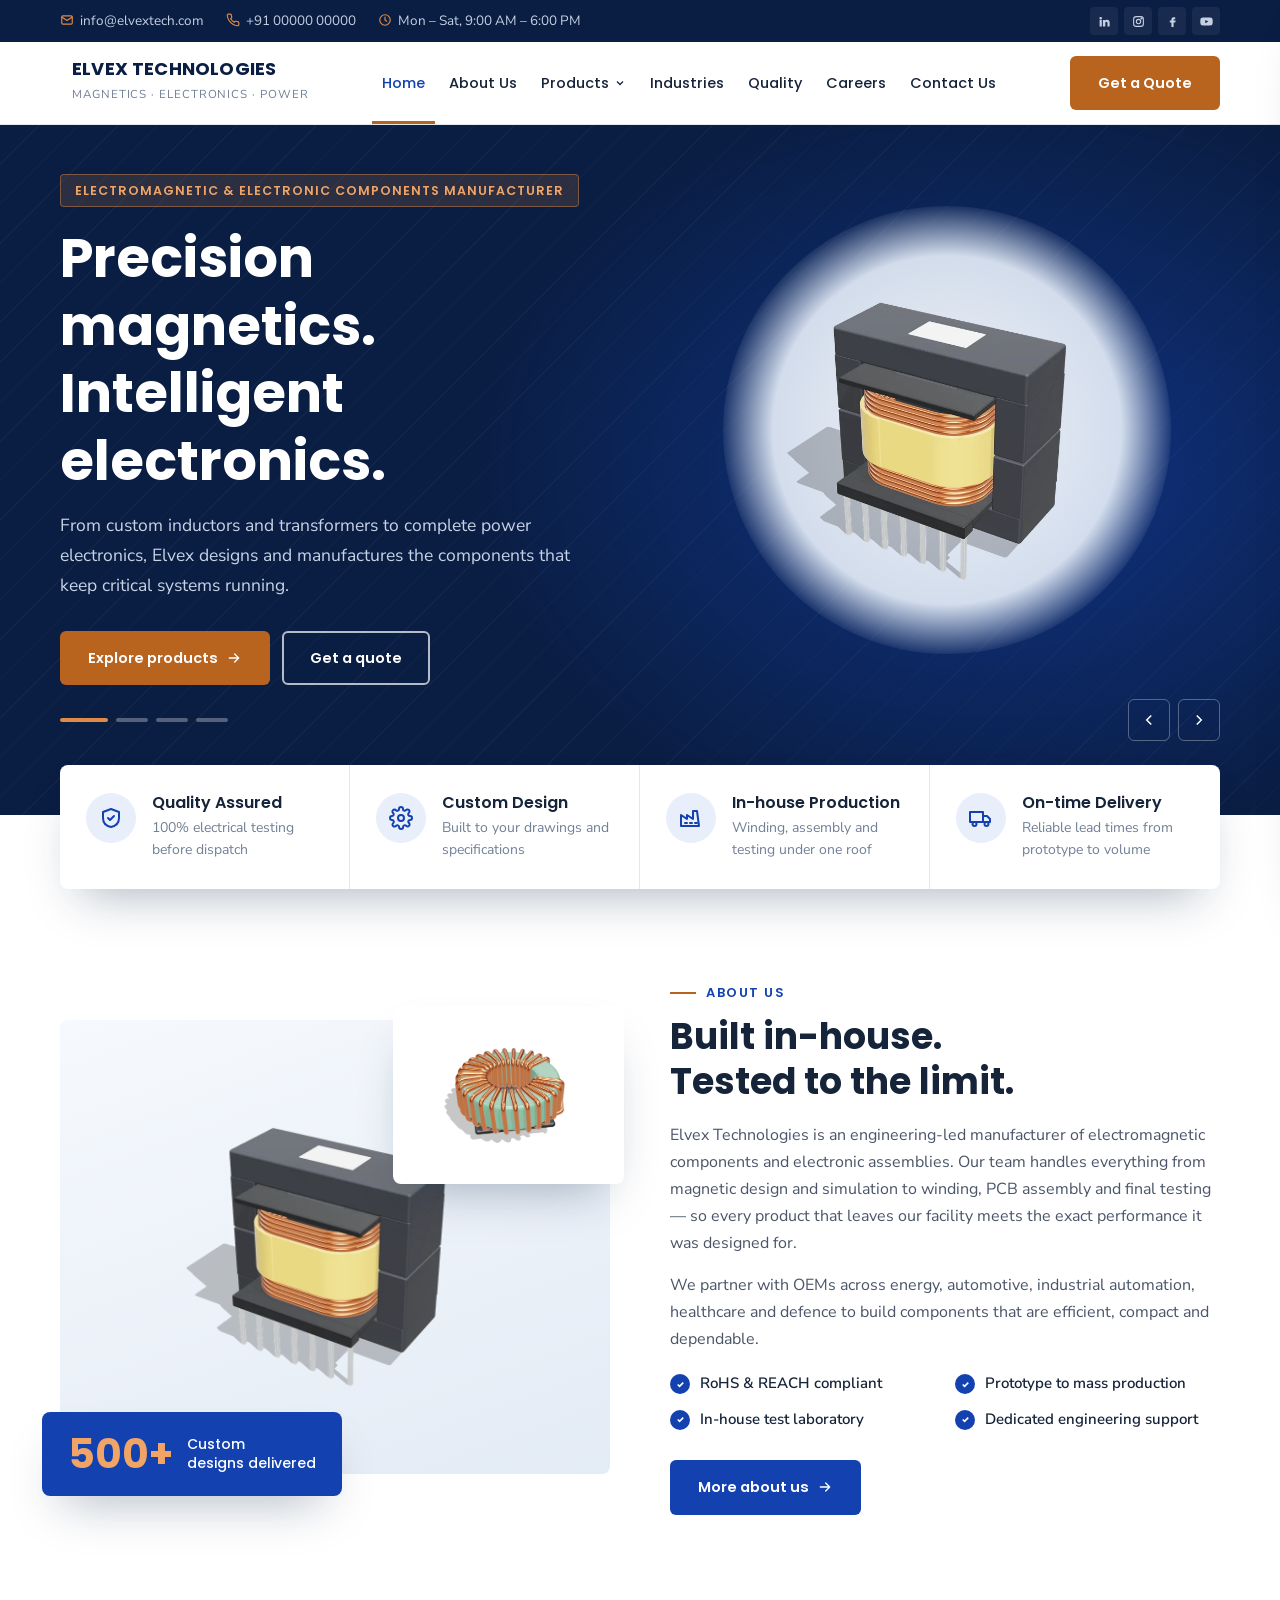
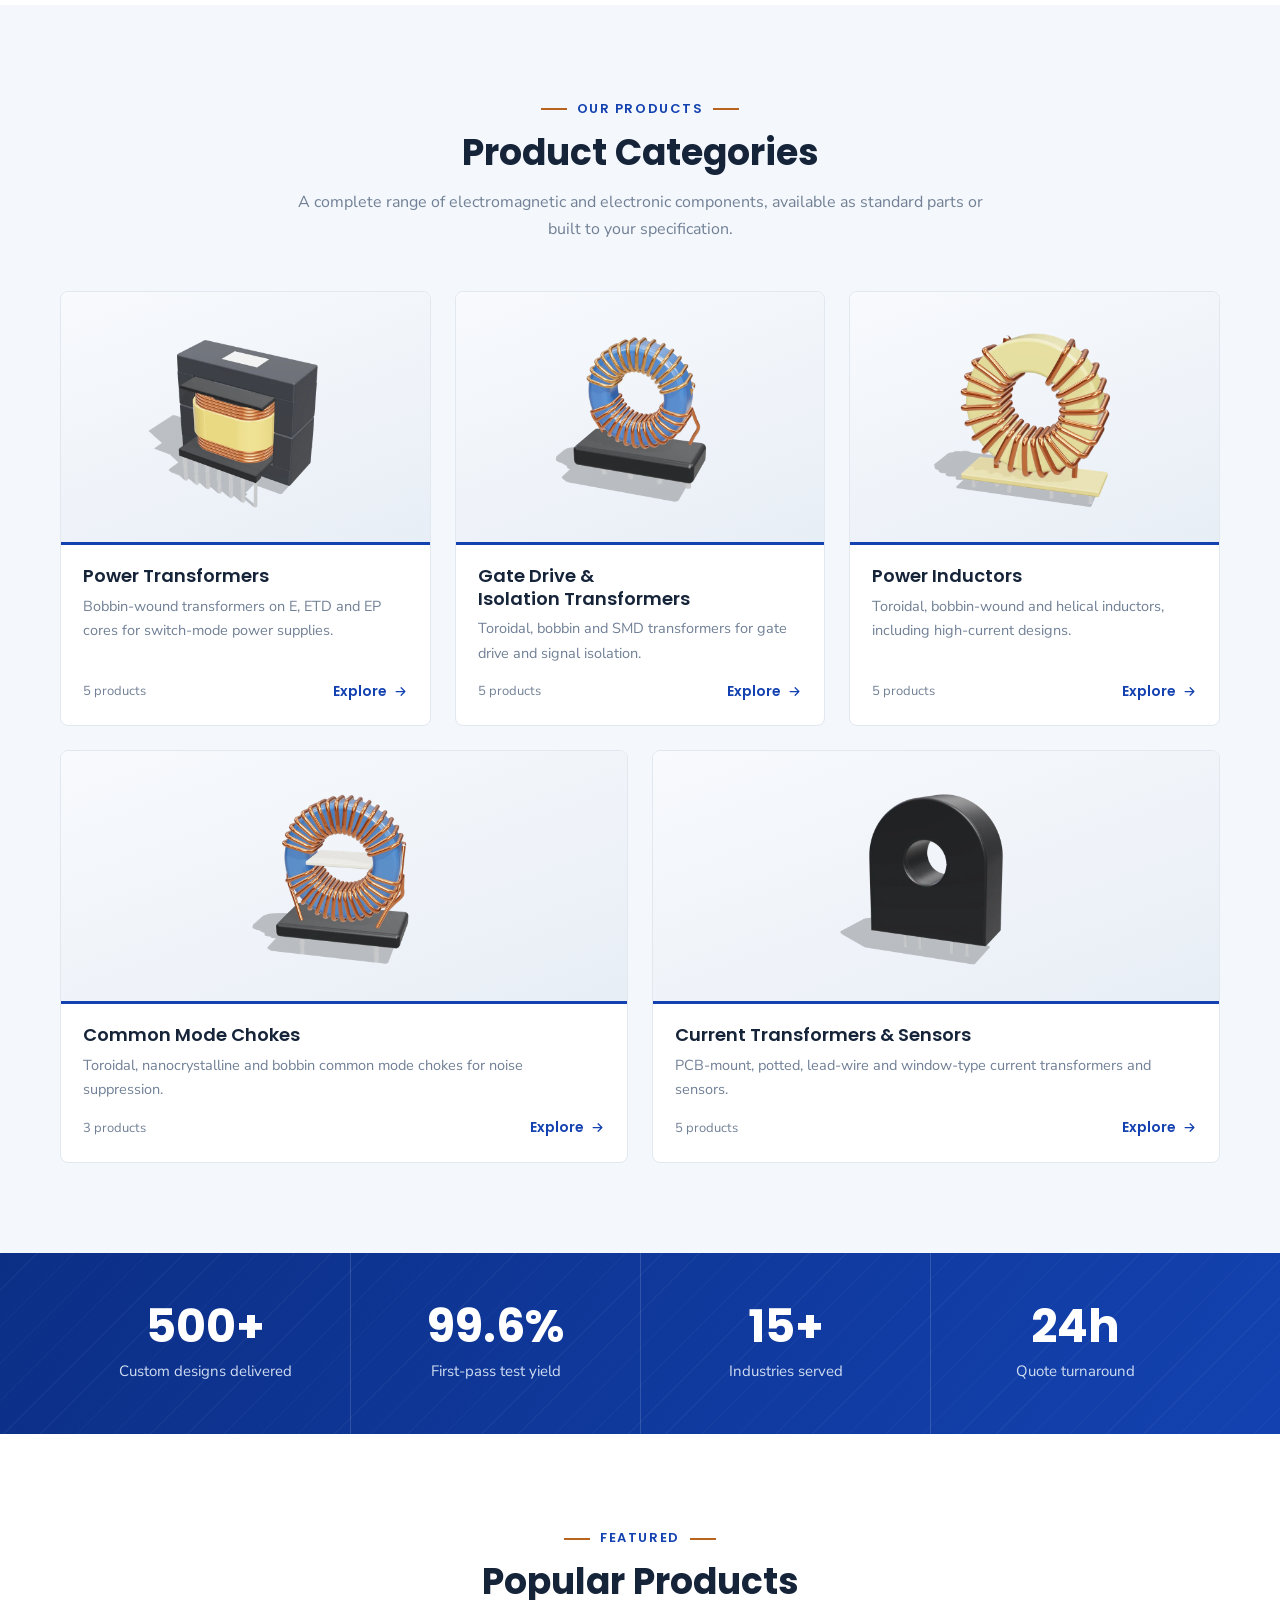
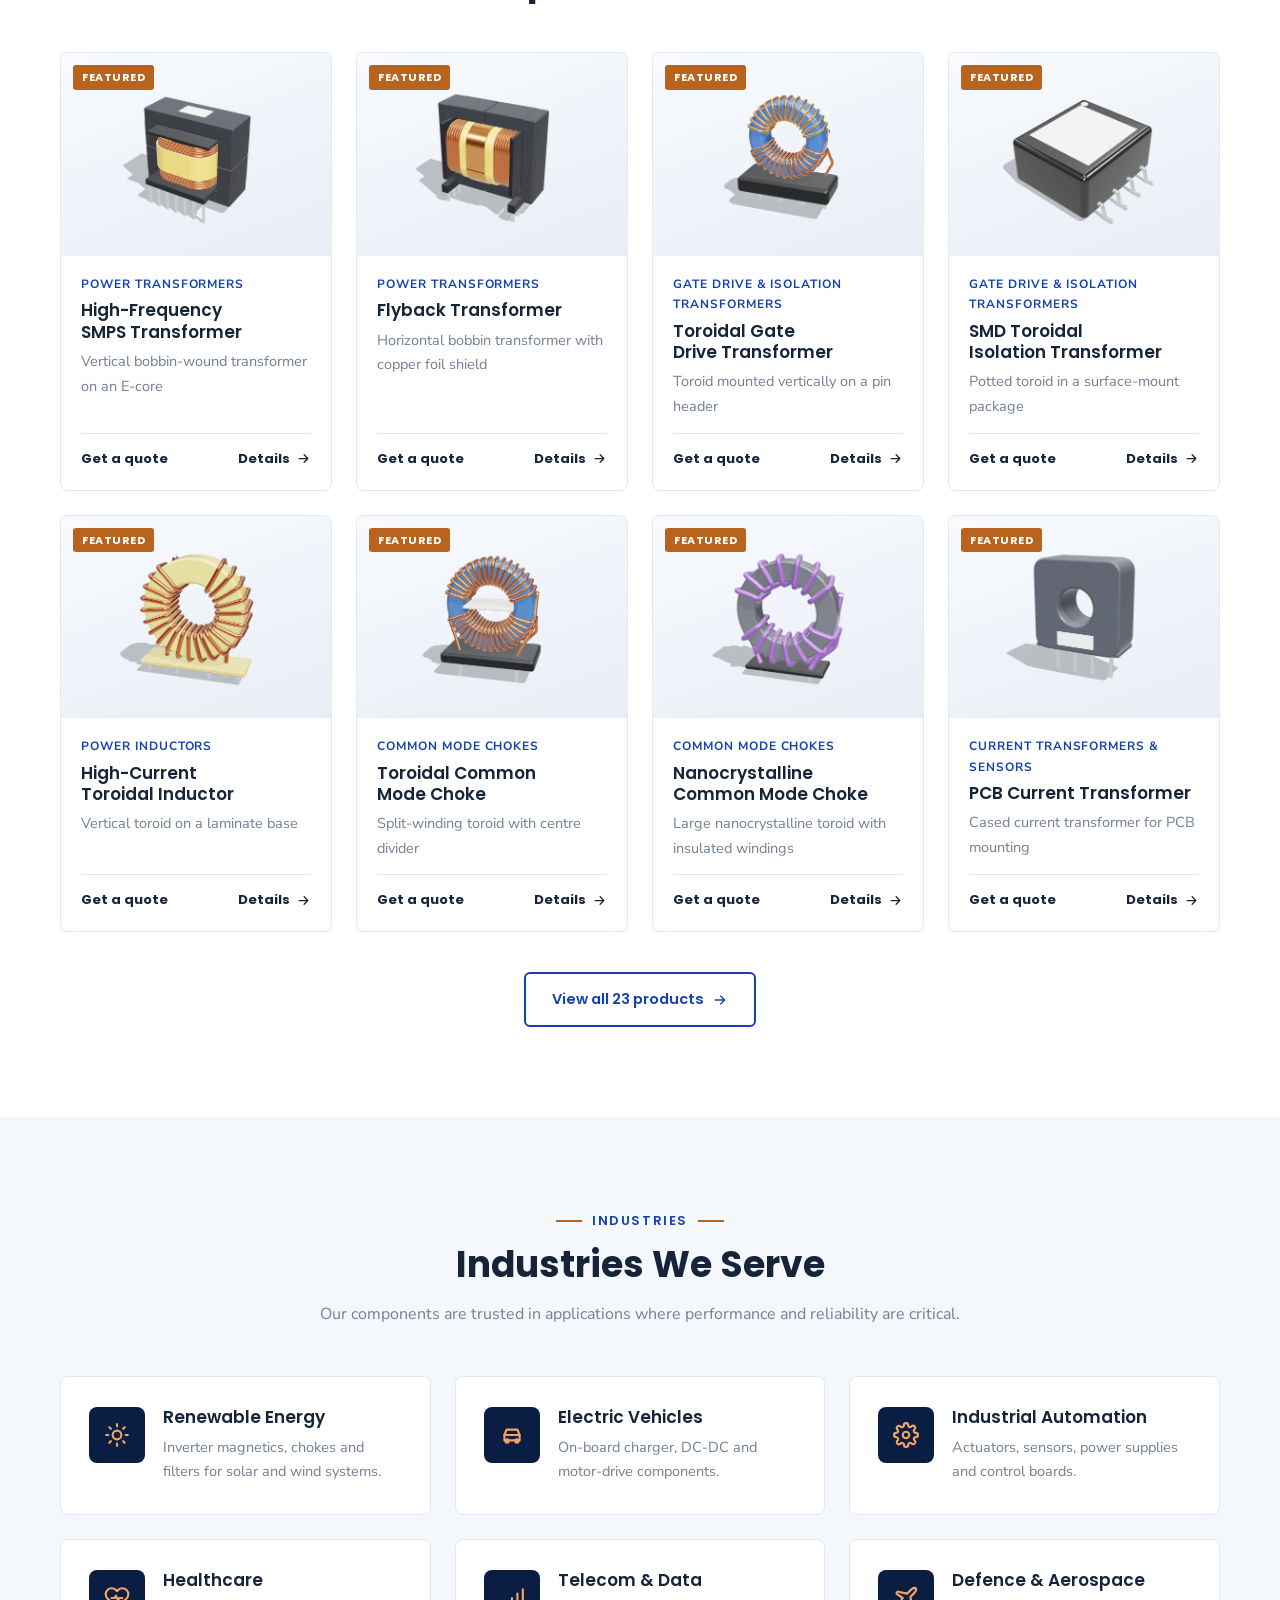
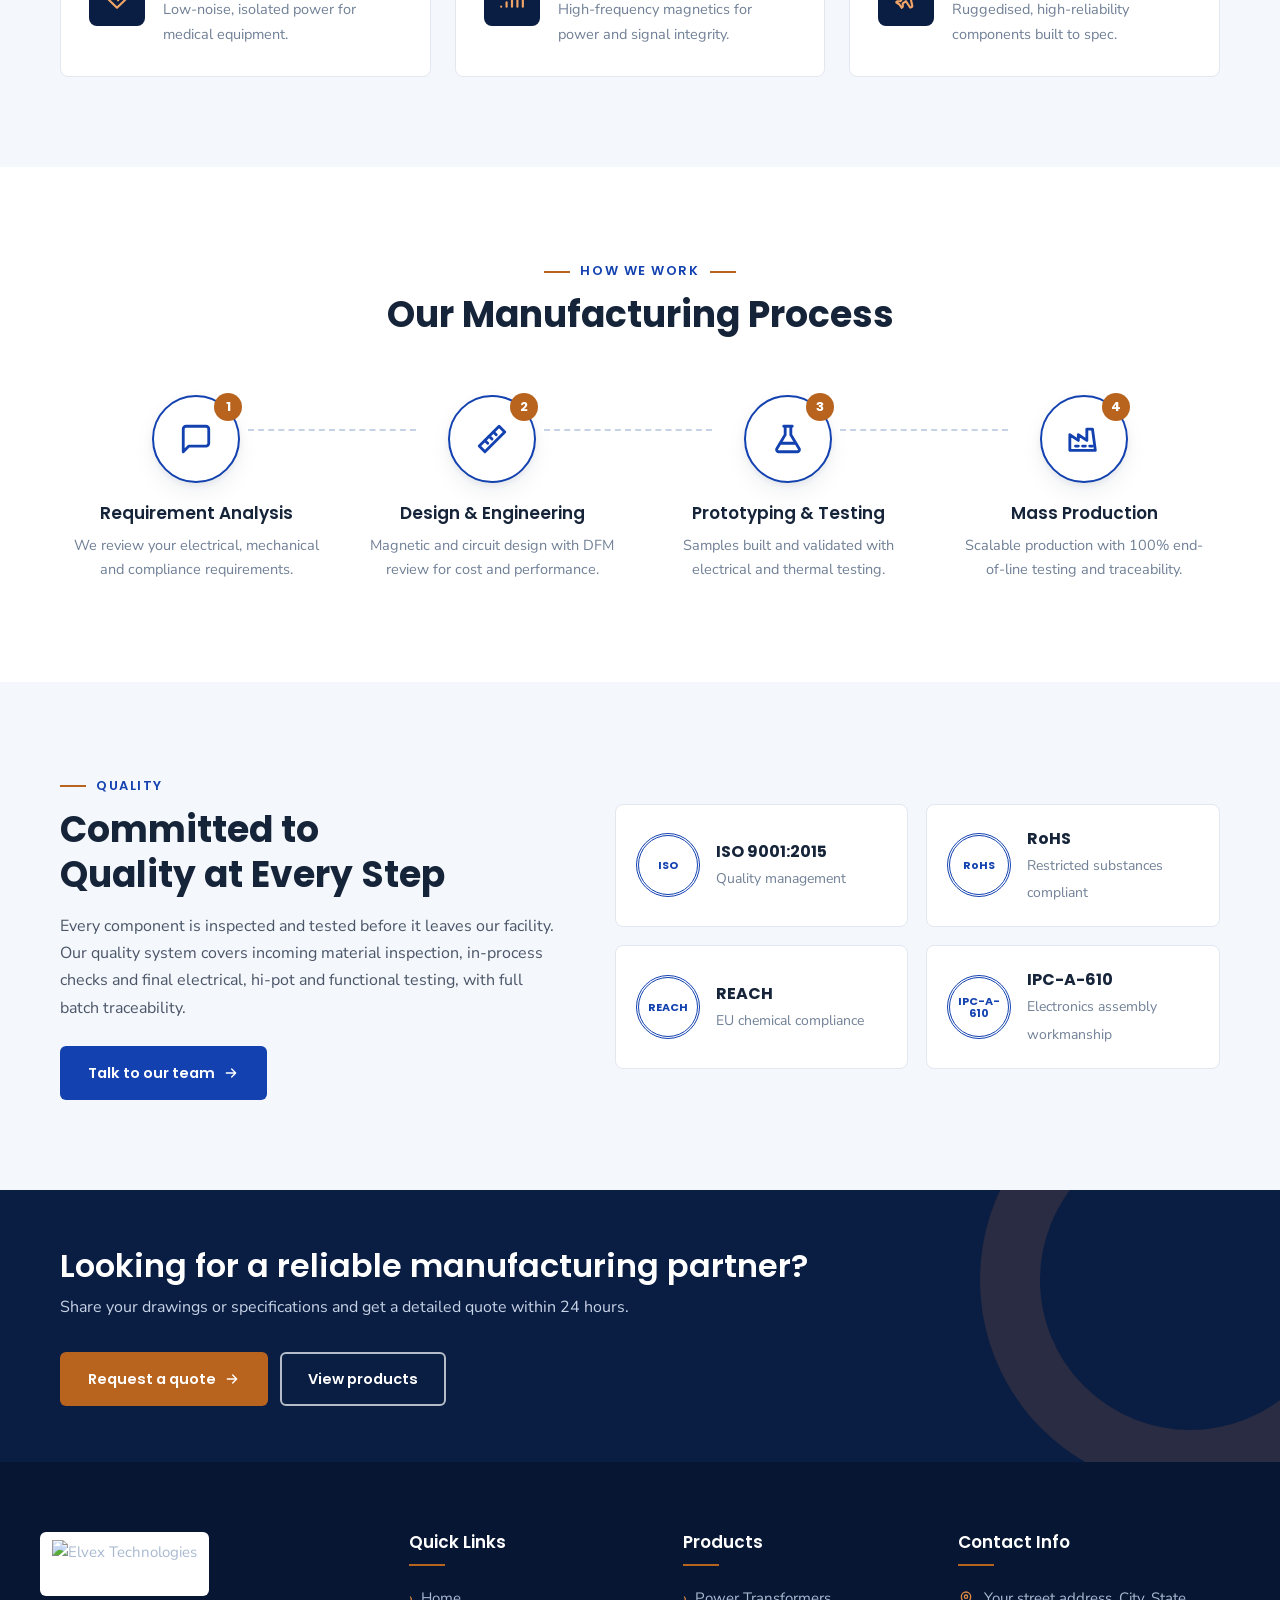
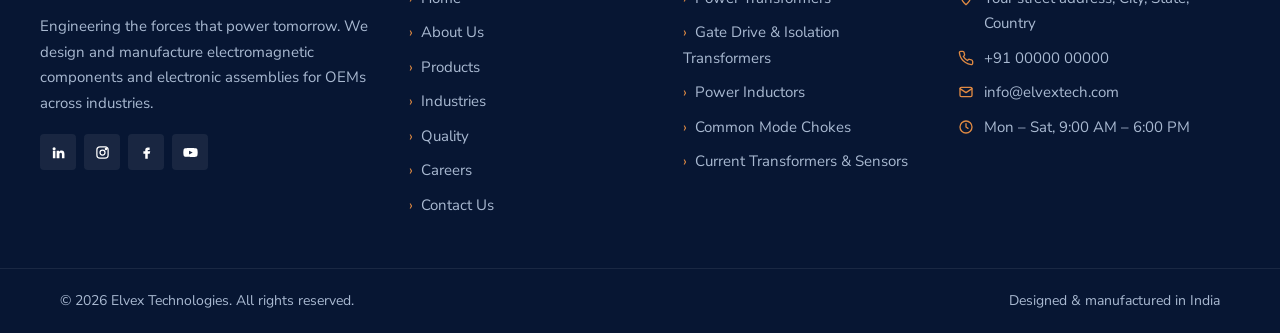
==== index.html @ 58eeae8c "Update Elvex project" ====
<!doctype html>
<html lang="en">
<head>
<meta charset="utf-8">
<meta name="viewport" content="width=device-width, initial-scale=1">
<title>Elvex Technologies</title>
<meta name="description" content="Elvex Technologies designs and manufactures magnetic components, transformers, coils, electromechanical parts, power electronics and sensors.">
<meta property="og:title" content="Elvex Technologies">
<meta property="og:description" content="Elvex Technologies designs and manufactures magnetic components, transformers, coils, electromechanical parts, power electronics and sensors.">
<meta property="og:image" content="assets/img/logo.png">
<link rel="icon" type="image/png" href="assets/img/mark.png">
<link rel="preconnect" href="https://fonts.googleapis.com">
<link rel="preconnect" href="https://fonts.gstatic.com" crossorigin>
<link href="https://fonts.googleapis.com/css2?family=Poppins:wght@500;600;700&family=Nunito+Sans:wght@400;600;700&display=swap" rel="stylesheet">
<link rel="stylesheet" href="assets/css/style.css">
</head>
<body data-page="home">
<main>
<section class="hero" aria-label="Highlights">
  <div class="slides" id="slides"></div>
  <div class="slider-ctrl"><div class="container"><div class="dots" id="dots"></div><div class="arrows"><button id="prev" aria-label="Previous slide"><svg viewBox="0 0 24 24" fill="none" stroke="currentColor" stroke-width="2"><path d="M15 6l-6 6 6 6"/></svg></button><button id="next" aria-label="Next slide"><svg viewBox="0 0 24 24" fill="none" stroke="currentColor" stroke-width="2"><path d="M9 6l6 6-6 6"/></svg></button></div></div></div>
</section>

<section class="features"><div class="container"><div class="grid">
  <div class="feature"><div class="ic" data-icon="shield"></div><div><h3>Quality Assured</h3><p>100% electrical testing before dispatch</p></div></div>
  <div class="feature"><div class="ic" data-icon="cog"></div><div><h3>Custom Design</h3><p>Built to your drawings and specifications</p></div></div>
  <div class="feature"><div class="ic" data-icon="factory"></div><div><h3>In-house Production</h3><p>Winding, assembly and testing under one roof</p></div></div>
  <div class="feature"><div class="ic" data-icon="truck"></div><div><h3>On-time Delivery</h3><p>Reliable lead times from prototype to volume</p></div></div>
</div></div></section>

<section class="section" id="about"><div class="container about">
  <div class="about-media reveal">
    <div class="main"><img src="assets/img/products/hfTransformer.webp" alt="High-frequency SMPS transformer"></div>
    <div class="side"><img src="assets/img/products/handWoundInductor.webp" alt="Hand-wound toroidal inductor"></div>
    <div class="exp"><b id="exp-num">500+</b><span id="exp-label">Custom designs<br>delivered</span></div>
  </div>
  <div class="reveal">
    <span class="kicker">About Us</span>
    <h2 class="title" id="about-title"></h2>
    <div id="about-text" style="margin-top:18px"></div>
    <ul class="checks"><li>RoHS &amp; REACH compliant</li><li>Prototype to mass production</li><li>In-house test laboratory</li><li>Dedicated engineering support</li></ul>
    <a class="btn btn-blue" href="about.html" data-arrow>More about us </a>
  </div>
</div></section>

<section class="section bg-alt" id="products"><div class="container">
  <div class="title-center reveal"><span class="kicker">Our Products</span><h2 class="title">Product Categories</h2><p>A complete range of electromagnetic and electronic components, available as standard parts or built to your specification.</p></div>
  <div class="cat-grid" id="cat-grid"></div>
</div></section>

<section class="stats-band"><div class="container" id="stats"></div></section>

<section class="section" id="featured"><div class="container">
  <div class="title-center reveal"><span class="kicker">Featured</span><h2 class="title">Popular Products</h2></div>
  <div class="product-grid" id="featured-grid"></div>
  <div style="text-align:center;margin-top:40px"><a class="btn btn-outline" href="products.html" data-arrow><span id="pcount">View all products</span> </a></div>
</div></section>

<section class="section bg-alt" id="industries"><div class="container">
  <div class="title-center reveal"><span class="kicker">Industries</span><h2 class="title">Industries We Serve</h2><p>Our components are trusted in applications where performance and reliability are critical.</p></div>
  <div class="ind-grid" id="ind-grid"></div>
</div></section>

<section class="section" id="process"><div class="container">
  <div class="title-center reveal"><span class="kicker">How We Work</span><h2 class="title">Our Manufacturing Process</h2></div>
  <div class="process">
    <div class="step reveal"><div class="ic" data-icon="chat"></div><h3>Requirement Analysis</h3><p>We review your electrical, mechanical and compliance requirements.</p></div>
    <div class="step reveal"><div class="ic" data-icon="ruler"></div><h3>Design &amp; Engineering</h3><p>Magnetic and circuit design with DFM review for cost and performance.</p></div>
    <div class="step reveal"><div class="ic" data-icon="flask"></div><h3>Prototyping &amp; Testing</h3><p>Samples built and validated with electrical and thermal testing.</p></div>
    <div class="step reveal"><div class="ic" data-icon="factory"></div><h3>Mass Production</h3><p>Scalable production with 100% end-of-line testing and traceability.</p></div>
  </div>
</div></section>

<section class="section bg-alt" id="quality"><div class="container quality">
  <div class="reveal">
    <span class="kicker">Quality</span>
    <h2 class="title">Committed to Quality at Every Step</h2>
    <p style="margin-top:16px">Every component is inspected and tested before it leaves our facility. Our quality system covers incoming material inspection, in-process checks and final electrical, hi-pot and functional testing, with full batch traceability.</p>
    <a class="btn btn-blue" href="contact.html" style="margin-top:10px" data-arrow>Talk to our team </a>
  </div>
  <div class="cert-grid reveal" id="certs"></div>
</div></section>
<section class="cta"><div class="container">
  <div><h2>Looking for a reliable manufacturing partner?</h2><p>Share your drawings or specifications and get a detailed quote within 24 hours.</p></div>
  <div class="acts"><a class="btn btn-primary" href="contact.html" data-arrow>Request a quote </a><a class="btn btn-white" href="products.html">View products</a></div>
</div></section>
</main>
<script src="data/site-data.js"></script>
<script src="assets/js/main.js"></script>
</body>
</html>
---- assets/css/style.css ----
/* ==========================================================================
   ELVEX TECHNOLOGIES — MAIN STYLESHEET
   Corporate manufacturing theme: white pages, deep navy, engineering blue,
   amber accent. Change brand colours in :root below.
   ========================================================================== */
:root {
  --navy: #0a1d42;
  --navy-2: #102a5c;
  --blue: #1342b0;
  --blue-dark: #0c2f86;
  --blue-soft: #e9eefb;
  --accent: #b8641f;
  --accent-dark: #9c5218;
  --text: #16243a;
  --body: #4a5568;
  --muted: #718096;
  --bg: #ffffff;
  --bg-alt: #f4f7fb;
  --line: #e2e8f0;
  --white: #ffffff;
  --radius: 8px;
  --shadow: 0 2px 6px rgba(11, 37, 69, .06), 0 10px 30px -12px rgba(11, 37, 69, .18);
  --shadow-lg: 0 24px 50px -20px rgba(11, 37, 69, .35);
  --max: 1200px;
  --head: "Poppins", "Segoe UI", Arial, sans-serif;
  --font: "Nunito Sans", "Segoe UI", Arial, sans-serif;
  color-scheme: light;
}

*, *::before, *::after { box-sizing: border-box; }
html { scroll-behavior: smooth; }
body { margin: 0; background: var(--bg); color: var(--body); font-family: var(--font); font-size: 16px; line-height: 1.7; -webkit-font-smoothing: antialiased; overflow-x: hidden; }
img { max-width: 100%; display: block; }
a { color: inherit; text-decoration: none; }
button { font: inherit; cursor: pointer; }
:focus-visible { outline: 2px solid var(--accent); outline-offset: 2px; }
h1, h2, h3, h4 { font-family: var(--head); color: var(--text); margin: 0; line-height: 1.25; font-weight: 600; text-wrap: balance; }
p { margin: 0 0 14px; }
.container { width: 100%; max-width: var(--max); margin: 0 auto; padding: 0 20px; }

/* Section titles */
.kicker { display: inline-block; font-family: var(--head); font-size: 13px; font-weight: 600; letter-spacing: .12em; text-transform: uppercase; color: var(--blue); margin-bottom: 10px; }
.kicker::before { content: ""; display: inline-block; width: 26px; height: 2px; background: var(--accent); vertical-align: middle; margin-right: 10px; }
.title { font-size: clamp(26px, 3vw, 36px); font-weight: 700; }
.title-center { text-align: center; max-width: 720px; margin: 0 auto 48px; }
.title-center .kicker::after { content: ""; display: inline-block; width: 26px; height: 2px; background: var(--accent); vertical-align: middle; margin-left: 10px; }
.title-center p { margin-top: 14px; color: var(--muted); }
.section { padding: 90px 0; }
.section-sm { padding: 60px 0; }
.bg-alt { background: var(--bg-alt); }
.text-accent { color: var(--accent); }

/* Buttons */
.btn { display: inline-flex; align-items: center; gap: 8px; padding: 13px 26px; border-radius: 6px; font-family: var(--head); font-size: 14.5px; font-weight: 600; border: 2px solid transparent; transition: background .2s, color .2s, border-color .2s, transform .2s; white-space: nowrap; }
.btn svg { width: 16px; height: 16px; }
.btn-primary { background: var(--accent); color: #fff; }
.btn-primary:hover { background: var(--accent-dark); }
.btn-blue { background: var(--blue); color: #fff; }
.btn-blue:hover { background: var(--blue-dark); }
.btn-outline { border-color: var(--blue); color: var(--blue); background: transparent; }
.btn-outline:hover { background: var(--blue); color: #fff; }
.btn-white { border-color: rgba(255,255,255,.7); color: #fff; }
.btn-white:hover { background: #fff; color: var(--navy); }
.btn-sm { padding: 9px 18px; font-size: 13.5px; }
.link-more { display: inline-flex; align-items: center; gap: 6px; font-family: var(--head); font-weight: 600; font-size: 14px; color: var(--blue); }
.link-more svg { width: 15px; height: 15px; transition: transform .2s; }
a:hover .link-more svg, .link-more:hover svg { transform: translateX(4px); }

/* ---------- Top bar + header ---------- */
.topbar { background: var(--navy); color: #c5d1e3; font-size: 13.5px; }
.topbar .container { display: flex; justify-content: space-between; align-items: center; min-height: 42px; gap: 16px; flex-wrap: wrap; }
.topbar .tb { display: flex; gap: 22px; align-items: center; flex-wrap: wrap; }
.topbar a:hover { color: #fff; }
.topbar svg { width: 14px; height: 14px; color: #e08a43; vertical-align: -2px; margin-right: 6px; }
.topbar .soc { display: flex; gap: 6px; }
.topbar .soc a { width: 28px; height: 28px; display: grid; place-items: center; border-radius: 4px; background: rgba(255,255,255,.06); }
.topbar .soc a:hover { background: var(--accent); color: #fff; }
.topbar .soc svg { margin: 0; color: inherit; width: 13px; height: 13px; }
.site-header { position: sticky; top: 0; z-index: 100; background: #fff; box-shadow: 0 1px 0 var(--line); transition: box-shadow .3s; }
.site-header.scrolled { box-shadow: 0 6px 24px -10px rgba(11,37,69,.25); }
.nav { display: flex; align-items: center; justify-content: space-between; height: 82px; gap: 20px; }
.brand { display: flex; align-items: center; gap: 12px; }
.brand img { height: 52px; width: auto; }
.brand .bt b { display: block; font-family: var(--head); font-size: 18px; color: var(--navy); font-weight: 700; line-height: 1.15; letter-spacing: .01em; }
.brand .bt span { font-size: 11.5px; color: var(--muted); letter-spacing: .14em; text-transform: uppercase; }
.nav-links { display: flex; align-items: center; gap: 4px; list-style: none; margin: 0; padding: 0; height: 100%; }
.nav-links > li { position: relative; height: 100%; display: flex; align-items: center; }
.nav-links > li > a, .nav-links > li > button { display: flex; align-items: center; gap: 5px; height: 100%; padding: 0 14px; background: none; border: 0; font-family: var(--head); font-size: 14.5px; font-weight: 500; color: var(--text); border-bottom: 3px solid transparent; border-top: 3px solid transparent; transition: color .2s, border-color .2s; }
.nav-links > li > a:hover, .nav-links > li > button:hover, .nav-links > li > a.active { color: var(--blue); border-bottom-color: var(--accent); }
.nav-links .chev { width: 12px; height: 12px; }
.dropdown { position: absolute; top: 100%; left: 0; min-width: 270px; background: #fff; border-top: 3px solid var(--accent); box-shadow: var(--shadow-lg); padding: 8px 0; opacity: 0; visibility: hidden; transform: translateY(8px); transition: all .2s; }
.has-drop:hover .dropdown, .has-drop.open .dropdown { opacity: 1; visibility: visible; transform: none; }
.dropdown a { display: flex; justify-content: space-between; gap: 12px; padding: 10px 20px; font-size: 14.5px; color: var(--text); border-left: 3px solid transparent; transition: all .15s; }
.dropdown a span { color: var(--muted); font-size: 12.5px; }
.dropdown a:hover { background: var(--bg-alt); color: var(--blue); border-left-color: var(--blue); }
.dropdown .all { border-top: 1px solid var(--line); margin-top: 6px; padding-top: 12px; font-weight: 700; color: var(--blue); }
.nav-cta { display: flex; align-items: center; gap: 10px; }
.burger { display: none; width: 44px; height: 44px; border: 1px solid var(--line); border-radius: 6px; background: #fff; position: relative; color: var(--navy); }
.burger span { position: absolute; left: 11px; right: 11px; height: 2px; background: currentColor; transition: .25s; }
.burger span:nth-child(1) { top: 14px; } .burger span:nth-child(2) { top: 21px; } .burger span:nth-child(3) { top: 28px; }
.menu-open .burger span:nth-child(1) { top: 21px; transform: rotate(45deg); }
.menu-open .burger span:nth-child(2) { opacity: 0; }
.menu-open .burger span:nth-child(3) { top: 21px; transform: rotate(-45deg); }
.mobile-menu { position: fixed; top: 0; right: 0; bottom: 0; width: min(340px, 88vw); background: #fff; z-index: 120; padding: 24px; transform: translateX(105%); transition: transform .3s; overflow-y: auto; box-shadow: var(--shadow-lg); }
.menu-open .mobile-menu { transform: none; }
.menu-shade { position: fixed; inset: 0; background: rgba(11,37,69,.5); z-index: 110; opacity: 0; visibility: hidden; transition: .3s; }
.menu-open .menu-shade { opacity: 1; visibility: visible; }
.mobile-menu .mm-close { display: block; margin-left: auto; width: 40px; height: 40px; border: 1px solid var(--line); border-radius: 6px; background: #fff; font-size: 20px; color: var(--navy); }
.mobile-menu a { display: block; padding: 12px 0; border-bottom: 1px solid var(--line); font-family: var(--head); font-weight: 500; color: var(--text); }
.mobile-menu .sub a { padding-left: 14px; font-family: var(--font); font-size: 14.5px; color: var(--body); }
.mobile-menu .btn { margin-top: 20px; width: 100%; justify-content: center; border-bottom: 0; }

/* ---------- Hero slider ---------- */
.hero { position: relative; background: var(--navy); color: #fff; overflow: hidden; }
.hero::before { content: ""; position: absolute; inset: 0; background:
  radial-gradient(ellipse 60% 80% at 78% 50%, rgba(19, 66, 176, .6), transparent 70%),
  repeating-linear-gradient(135deg, rgba(255,255,255,.035) 0 1px, transparent 1px 28px); }
.slides { position: relative; min-height: 560px; }
.slide { position: absolute; inset: 0; opacity: 0; visibility: hidden; transition: opacity .8s, visibility .8s; }
.slide.on { opacity: 1; visibility: visible; position: relative; }
.slide .container { display: grid; grid-template-columns: 1.05fr 1fr; gap: 40px; align-items: center; min-height: 580px; padding-top: 50px; padding-bottom: 130px; }
.slide .tag { display: inline-block; background: rgba(224,138,67,.16); color: #f0a466; border: 1px solid rgba(224,138,67,.45); padding: 5px 14px; border-radius: 4px; font-family: var(--head); font-size: 12.5px; font-weight: 600; letter-spacing: .08em; text-transform: uppercase; }
.slide h1, .slide h2 { color: #fff; font-size: clamp(32px, 4.4vw, 54px); font-weight: 700; margin: 18px 0 16px; }
.slide p { color: #c7d3e6; font-size: 17.5px; max-width: 540px; margin-bottom: 30px; }
.slide .acts { display: flex; gap: 12px; flex-wrap: wrap; }
.slide .pic { position: relative; display: grid; place-items: center; }
.slide .pic::before { content: ""; position: absolute; width: 82%; aspect-ratio: 1; border-radius: 50%; background: radial-gradient(circle, rgba(255,255,255,.95) 0%, rgba(232,240,250,.9) 55%, rgba(232,240,250,0) 72%); }
.slide .pic img { position: relative; width: 100%; max-width: 520px; transform: translateY(16px); opacity: 0; transition: transform .9s .15s, opacity .9s .15s; }
.slide.on .pic img { transform: none; opacity: 1; }
.slider-ctrl { position: absolute; left: 0; right: 0; bottom: 74px; z-index: 3; }
.slider-ctrl .container { display: flex; align-items: center; gap: 14px; }
.dots { display: flex; gap: 8px; }
.dots button { width: 32px; height: 4px; border: 0; border-radius: 2px; background: rgba(255,255,255,.3); padding: 0; transition: background .2s, width .2s; }
.dots button.on { background: #e08a43; width: 48px; }
.arrows { margin-left: auto; display: flex; gap: 8px; }
.arrows button { width: 42px; height: 42px; border-radius: 6px; border: 1px solid rgba(255,255,255,.3); background: transparent; color: #fff; display: grid; place-items: center; transition: .2s; }
.arrows button:hover { background: var(--accent); border-color: var(--accent); color: #fff; }
.arrows svg { width: 18px; height: 18px; }

/* Feature boxes overlapping the hero */
.features { position: relative; z-index: 4; margin-top: -50px; }
.features .grid { display: grid; grid-template-columns: repeat(4, 1fr); background: #fff; box-shadow: var(--shadow-lg); border-radius: var(--radius); overflow: hidden; }
.feature { padding: 28px 26px; display: flex; gap: 16px; align-items: flex-start; border-right: 1px solid var(--line); transition: background .2s; }
.feature:last-child { border-right: 0; }
.feature:hover { background: var(--bg-alt); }
.feature .ic { flex: none; width: 50px; height: 50px; border-radius: 50%; background: var(--blue-soft); color: var(--blue); display: grid; place-items: center; }
.feature .ic svg { width: 24px; height: 24px; }
.feature h3 { font-size: 16px; margin-bottom: 4px; }
.feature p { font-size: 14px; color: var(--muted); margin: 0; line-height: 1.55; }

/* About block */
.about { display: grid; grid-template-columns: 1fr 1fr; gap: 60px; align-items: center; }
.about-media { position: relative; }
.about-media .main { border-radius: var(--radius); background: linear-gradient(160deg, #f6f9fd, #e3ebf5); aspect-ratio: 4/3.3; display: grid; place-items: center; overflow: hidden; }
.about-media .main img { width: 88%; }
.about-media .exp { position: absolute; left: -18px; bottom: -22px; background: var(--blue); color: #fff; padding: 22px 26px; border-radius: var(--radius); box-shadow: var(--shadow-lg); display: flex; gap: 14px; align-items: center; }
.about-media .exp b { font-family: var(--head); font-size: 40px; line-height: 1; color: #f0a466; }
.about-media .exp span { font-family: var(--head); font-size: 14px; line-height: 1.3; font-weight: 500; }
.about-media .side { position: absolute; right: -14px; top: -14px; width: 42%; background: #fff; border-radius: var(--radius); box-shadow: var(--shadow-lg); padding: 10px; }
.about-media .side img { width: 100%; }
.checks { list-style: none; padding: 0; margin: 18px 0 28px; display: grid; grid-template-columns: 1fr 1fr; gap: 10px 20px; }
.checks li { position: relative; padding-left: 30px; font-weight: 600; color: var(--text); font-size: 15px; }
.checks li::before { content: ""; position: absolute; left: 0; top: 3px; width: 20px; height: 20px; border-radius: 50%; background: var(--blue) url("data:image/svg+xml,%3Csvg xmlns='http://www.w3.org/2000/svg' viewBox='0 0 24 24' fill='none' stroke='white' stroke-width='3.5'%3E%3Cpath d='M6 12l4 4 8-8'/%3E%3C/svg%3E") center/11px no-repeat; }

/* Category cards */
.cat-grid { display: grid; grid-template-columns: repeat(4, 1fr); gap: 24px; }
.cat-card { background: #fff; border: 1px solid var(--line); border-radius: var(--radius); overflow: hidden; display: flex; flex-direction: column; transition: box-shadow .25s, transform .25s, border-color .25s; }
.cat-card:hover { box-shadow: var(--shadow-lg); transform: translateY(-4px); border-color: transparent; }
.cat-card .ph { aspect-ratio: 4/3; background: linear-gradient(160deg, #f8fafd, #e8eef6); display: grid; place-items: center; overflow: hidden; }
.cat-card .ph img { width: 86%; transition: transform .4s; }
.cat-card:hover .ph img { transform: scale(1.06); }
.cat-card .tx { padding: 20px 22px 22px; border-top: 3px solid var(--blue); flex: 1; display: flex; flex-direction: column; }
.cat-card:hover .tx { border-top-color: var(--accent); }
.cat-card h3 { font-size: 18px; margin-bottom: 6px; }
.cat-card p { font-size: 14.5px; color: var(--muted); flex: 1; }
.cat-card .meta { display: flex; justify-content: space-between; align-items: center; font-size: 13px; color: var(--muted); }

/* Stats band */
.stats-band { background: linear-gradient(120deg, var(--blue-dark), var(--blue)); color: #fff; position: relative; overflow: hidden; }
.stats-band::before { content: ""; position: absolute; inset: 0; background: repeating-linear-gradient(135deg, rgba(255,255,255,.04) 0 1px, transparent 1px 26px); }
.stats-band .container { position: relative; display: grid; grid-template-columns: repeat(4, 1fr); }
.stat-b { text-align: center; padding: 50px 16px; }
.stat-b + .stat-b { border-left: 1px solid rgba(255,255,255,.15); }
.stat-b b { display: block; font-family: var(--head); font-size: clamp(34px, 4vw, 46px); font-weight: 700; line-height: 1; color: #fff; font-variant-numeric: tabular-nums; }
.stat-b span { display: block; margin-top: 10px; color: #cfdcf0; font-size: 15px; }

/* Product cards */
.product-grid { display: grid; grid-template-columns: repeat(auto-fill, minmax(250px, 1fr)); gap: 24px; }
.p-card { background: #fff; border: 1px solid var(--line); border-radius: var(--radius); overflow: hidden; display: flex; flex-direction: column; transition: box-shadow .25s, transform .25s; }
.p-card:hover { box-shadow: var(--shadow-lg); transform: translateY(-4px); }
.p-card .thumb { position: relative; aspect-ratio: 4/3; background: linear-gradient(160deg, #f8fafd, #e8eef6); display: grid; place-items: center; overflow: hidden; }
.p-card .thumb img { width: 88%; transition: transform .4s; }
.p-card .thumb img.photo { width: 100%; height: 100%; object-fit: cover; }
.p-card:hover .thumb img { transform: scale(1.06); }
.p-card .badge { position: absolute; left: 12px; top: 12px; background: var(--accent); color: #fff; font-family: var(--head); font-size: 11px; font-weight: 700; padding: 3px 9px; border-radius: 3px; letter-spacing: .05em; text-transform: uppercase; }
.p-card .body { padding: 18px 20px 20px; flex: 1; display: flex; flex-direction: column; }
.p-card .cat { font-size: 12px; font-weight: 700; color: var(--blue); text-transform: uppercase; letter-spacing: .08em; }
.p-card h3 { font-size: 17px; margin: 6px 0 6px; }
.p-card p { font-size: 14.5px; color: var(--muted); flex: 1; margin-bottom: 14px; }
.p-card .foot { display: flex; justify-content: space-between; align-items: center; border-top: 1px solid var(--line); padding-top: 14px; }
.p-card .foot span { font-size: 13px; font-weight: 700; color: var(--text); font-family: var(--head); }

/* Industries */
.ind-grid { display: grid; grid-template-columns: repeat(3, 1fr); gap: 24px; }
.ind { background: #fff; border-radius: var(--radius); padding: 30px 28px; border: 1px solid var(--line); display: flex; gap: 18px; transition: box-shadow .25s, border-color .25s; }
.ind:hover { box-shadow: var(--shadow); border-color: var(--blue); }
.ind .ic { flex: none; width: 56px; height: 56px; border-radius: 8px; background: var(--navy); color: #f0a466; display: grid; place-items: center; }
.ind .ic svg { width: 26px; height: 26px; }
.ind h3 { font-size: 17px; margin-bottom: 6px; }
.ind p { font-size: 14.5px; color: var(--muted); margin: 0; }

/* Process */
.process { display: grid; grid-template-columns: repeat(4, 1fr); gap: 24px; counter-reset: s; }
.step { text-align: center; padding: 10px 12px; position: relative; counter-increment: s; }
.step:not(:last-child)::after { content: ""; position: absolute; top: 44px; left: calc(50% + 52px); right: calc(-50% + 52px); border-top: 2px dashed #c6d3e4; }
.step .ic { width: 88px; height: 88px; border-radius: 50%; margin: 0 auto 20px; background: #fff; border: 2px solid var(--blue); color: var(--blue); display: grid; place-items: center; position: relative; box-shadow: var(--shadow); }
.step .ic svg { width: 34px; height: 34px; }
.step .ic::after { content: counter(s); position: absolute; top: -4px; right: -4px; width: 28px; height: 28px; border-radius: 50%; background: var(--accent); color: #fff; font-family: var(--head); font-weight: 700; font-size: 13px; display: grid; place-items: center; }
.step h3 { font-size: 17px; margin-bottom: 8px; }
.step p { font-size: 14.5px; color: var(--muted); margin: 0; }

/* Quality / certifications */
.quality { display: grid; grid-template-columns: 1fr 1.2fr; gap: 50px; align-items: center; }
.cert-grid { display: grid; grid-template-columns: 1fr 1fr; gap: 18px; }
.cert { display: flex; gap: 16px; align-items: center; background: #fff; border: 1px solid var(--line); border-radius: var(--radius); padding: 20px; }
.cert .seal { flex: none; width: 64px; height: 64px; border-radius: 50%; border: 3px double var(--blue); display: grid; place-items: center; color: var(--blue); font-family: var(--head); font-weight: 700; font-size: 11px; text-align: center; line-height: 1.1; padding: 4px; }
.cert b { display: block; font-family: var(--head); color: var(--text); font-size: 16px; }
.cert span { font-size: 14px; color: var(--muted); }

/* CTA band */
.cta { background: var(--navy); color: #fff; position: relative; overflow: hidden; }
.cta::before { content: ""; position: absolute; right: -120px; top: -120px; width: 420px; height: 420px; border-radius: 50%; border: 60px solid rgba(224,138,67,.14); }
.cta .container { position: relative; display: flex; align-items: center; justify-content: space-between; gap: 30px; padding-top: 56px; padding-bottom: 56px; flex-wrap: wrap; }
.cta h2 { color: #fff; font-size: clamp(24px, 2.6vw, 32px); }
.cta p { color: #c7d3e6; margin: 8px 0 0; }
.cta .acts { display: flex; gap: 12px; flex-wrap: wrap; }

/* ---------- Page header ---------- */
.page-head { background: var(--navy); color: #fff; position: relative; overflow: hidden; }
.page-head::before { content: ""; position: absolute; inset: 0; background: radial-gradient(ellipse 50% 90% at 85% 50%, rgba(19,66,176,.6), transparent 70%), repeating-linear-gradient(135deg, rgba(255,255,255,.035) 0 1px, transparent 1px 28px); }
.page-head .container { position: relative; padding-top: 60px; padding-bottom: 60px; }
.page-head h1 { color: #fff; font-size: clamp(30px, 3.6vw, 42px); font-weight: 700; }
.page-head p { color: #c7d3e6; margin: 12px 0 0; max-width: 640px; }
.crumbs { font-size: 14px; color: #a9b9d1; margin-top: 14px; }
.crumbs a { color: #fff; }
.crumbs a:hover { color: var(--accent); }
.crumbs i { font-style: normal; margin: 0 8px; color: #e08a43; }

/* ---------- Products page ---------- */
.shop { display: grid; grid-template-columns: 270px 1fr; gap: 36px; align-items: start; }
.sidebar { position: sticky; top: 100px; }
.side-box { background: #fff; border: 1px solid var(--line); border-radius: var(--radius); margin-bottom: 22px; overflow: hidden; }
.side-box h4 { font-size: 16px; padding: 16px 20px; background: var(--navy); color: #fff; }
.cat-list { list-style: none; margin: 0; padding: 6px 0; }
.cat-list button { width: 100%; display: flex; justify-content: space-between; align-items: center; padding: 11px 20px; border: 0; background: none; font-size: 15px; color: var(--text); text-align: left; border-left: 3px solid transparent; transition: .15s; }
.cat-list button span { font-size: 12.5px; color: var(--muted); background: var(--bg-alt); border-radius: 10px; padding: 1px 8px; }
.cat-list button:hover { background: var(--bg-alt); color: var(--blue); }
.cat-list button.active { border-left-color: var(--accent); background: var(--blue-soft); color: var(--blue); font-weight: 700; }
.side-cta { background: var(--blue); color: #fff; padding: 24px 20px; border-radius: var(--radius); }
.side-cta h4 { color: #fff; font-size: 18px; margin-bottom: 8px; }
.side-cta p { color: #dbe6f5; font-size: 14.5px; }
.shop-bar { display: flex; justify-content: space-between; align-items: center; gap: 16px; flex-wrap: wrap; margin-bottom: 22px; padding-bottom: 16px; border-bottom: 1px solid var(--line); }
.shop-bar .count { font-size: 14.5px; color: var(--muted); }
.shop-bar .count b { color: var(--text); }
.search { position: relative; min-width: 260px; }
.search input { width: 100%; padding: 11px 14px 11px 40px; border: 1px solid var(--line); border-radius: 6px; font: inherit; font-size: 14.5px; outline: none; background: #fff; color: var(--text); }
.search input:focus { border-color: var(--blue); }
.search svg { position: absolute; left: 13px; top: 50%; transform: translateY(-50%); width: 16px; height: 16px; color: var(--muted); }
.mobile-cats { display: none; }
.empty { text-align: center; padding: 60px 20px; background: var(--bg-alt); border-radius: var(--radius); color: var(--muted); }

/* ---------- Product detail ---------- */
.pd { display: grid; grid-template-columns: 1fr 1fr; gap: 50px; align-items: start; }
.pd-gallery .main { border: 1px solid var(--line); border-radius: var(--radius); background: linear-gradient(160deg, #f8fafd, #e8eef6); aspect-ratio: 4/3; display: grid; place-items: center; overflow: hidden; }
.pd-gallery .main img { width: 90%; }
.pd-gallery .main img.photo { width: 100%; height: 100%; object-fit: contain; }
.pd-thumbs { display: flex; gap: 10px; margin-top: 12px; flex-wrap: wrap; }
.pd-thumbs button { width: 84px; aspect-ratio: 4/3; border: 2px solid var(--line); border-radius: 6px; padding: 0; background: #f4f7fb; overflow: hidden; }
.pd-thumbs button.active { border-color: var(--blue); }
.pd-thumbs img { width: 100%; height: 100%; object-fit: cover; }
.pd-info .cat { display: inline-block; font-size: 12.5px; font-weight: 700; letter-spacing: .08em; text-transform: uppercase; color: var(--blue); background: var(--blue-soft); padding: 4px 10px; border-radius: 4px; }
.pd-info h1 { font-size: clamp(26px, 3vw, 36px); margin: 14px 0 8px; font-weight: 700; }
.pd-info .tagline { font-size: 18px; color: var(--text); font-weight: 600; margin-bottom: 14px; }
.pd-info .desc { white-space: pre-line; }
.pd-quick { margin: 22px 0; border: 1px solid var(--line); border-radius: var(--radius); overflow: hidden; }
.pd-quick div { display: flex; justify-content: space-between; gap: 16px; padding: 11px 18px; font-size: 15px; border-top: 1px solid var(--line); }
.pd-quick div:first-child { border-top: 0; }
.pd-quick div:nth-child(odd) { background: var(--bg-alt); }
.pd-quick span { color: var(--muted); }
.pd-quick b { color: var(--text); text-align: right; font-variant-numeric: tabular-nums; }
.pd-actions { display: flex; gap: 12px; flex-wrap: wrap; }
.tabs { margin-top: 60px; border: 1px solid var(--line); border-radius: var(--radius); overflow: hidden; }
.tab-btns { display: flex; background: var(--bg-alt); border-bottom: 1px solid var(--line); overflow-x: auto; }
.tab-btns button { padding: 16px 26px; border: 0; background: none; font-family: var(--head); font-weight: 600; font-size: 15px; color: var(--body); border-bottom: 3px solid transparent; white-space: nowrap; }
.tab-btns button.on { color: var(--blue); border-bottom-color: var(--accent); background: #fff; }
.tab-pane { padding: 30px; display: none; }
.tab-pane.on { display: block; }
.spec-table { width: 100%; border-collapse: collapse; }
.spec-table th, .spec-table td { text-align: left; padding: 12px 16px; border: 1px solid var(--line); font-size: 15px; }
.spec-table th { width: 40%; background: var(--bg-alt); color: var(--text); font-weight: 700; }
.spec-table td { font-variant-numeric: tabular-nums; }
.bullets { list-style: none; padding: 0; margin: 0; display: grid; grid-template-columns: 1fr 1fr; gap: 10px 24px; }
.bullets li { position: relative; padding-left: 24px; }
.bullets li::before { content: ""; position: absolute; left: 0; top: 9px; width: 10px; height: 10px; background: var(--accent); border-radius: 2px; }
.table-scroll { overflow-x: auto; }

/* ---------- Contact ---------- */
.info-cards { display: grid; grid-template-columns: repeat(3, 1fr); gap: 24px; margin-bottom: 50px; }
.info-card { text-align: center; padding: 34px 24px; border: 1px solid var(--line); border-radius: var(--radius); background: #fff; transition: box-shadow .25s; }
.info-card:hover { box-shadow: var(--shadow); }
.info-card .ic { width: 62px; height: 62px; margin: 0 auto 16px; border-radius: 50%; background: var(--blue); color: #fff; display: grid; place-items: center; }
.info-card .ic svg { width: 26px; height: 26px; }
.info-card h3 { font-size: 17px; margin-bottom: 6px; }
.info-card p, .info-card a { color: var(--body); margin: 0; overflow-wrap: anywhere; }
.info-card a:hover { color: var(--blue); }
.contact-grid { display: grid; grid-template-columns: 1.3fr 1fr; gap: 40px; align-items: start; }
.form { background: #fff; border: 1px solid var(--line); border-radius: var(--radius); padding: 34px; box-shadow: var(--shadow); }
.form h3 { font-size: 22px; margin-bottom: 4px; }
.form > p { color: var(--muted); margin-bottom: 22px; }
.form-row { display: grid; grid-template-columns: 1fr 1fr; gap: 16px; }
.field { margin-bottom: 16px; }
.field label { display: block; font-size: 14px; font-weight: 700; color: var(--text); margin-bottom: 6px; }
.field input, .field select, .field textarea { width: 100%; padding: 12px 14px; border: 1px solid var(--line); border-radius: 6px; font: inherit; font-size: 15px; color: var(--text); background: #fbfcfe; outline: none; transition: border-color .2s; }
.field input:focus, .field select:focus, .field textarea:focus { border-color: var(--blue); background: #fff; }
.field textarea { min-height: 130px; resize: vertical; }
.form-msg { margin-top: 12px; font-weight: 700; font-size: 14.5px; }
.contact-side { background: var(--navy); color: #c7d3e6; border-radius: var(--radius); padding: 34px; }
.contact-side h3 { color: #fff; font-size: 20px; margin-bottom: 12px; }
.contact-side ul { list-style: none; padding: 0; margin: 18px 0 0; }
.contact-side li { display: flex; gap: 12px; padding: 12px 0; border-top: 1px solid rgba(255,255,255,.1); }
.contact-side li svg { flex: none; width: 18px; height: 18px; color: #e08a43; margin-top: 3px; }
.contact-side a:hover { color: #fff; }
.map { margin-top: 40px; border-radius: var(--radius); overflow: hidden; border: 1px solid var(--line); }
.map iframe { width: 100%; height: 360px; border: 0; display: block; }

/* About page */
.mv-grid { display: grid; grid-template-columns: repeat(3, 1fr); gap: 24px; }
.mv { background: #fff; border: 1px solid var(--line); border-top: 4px solid var(--blue); border-radius: var(--radius); padding: 30px; }
.mv:nth-child(2) { border-top-color: var(--accent); }
.mv .ic { width: 52px; height: 52px; border-radius: 8px; background: var(--blue-soft); color: var(--blue); display: grid; place-items: center; margin-bottom: 16px; }
.mv .ic svg { width: 24px; height: 24px; }
.mv h3 { font-size: 19px; margin-bottom: 8px; }
.mv p { color: var(--muted); margin: 0; font-size: 15px; }
.spec-list { margin: 22px 0 0; border: 1px solid var(--line); border-radius: var(--radius); overflow: hidden; }
.spec-list div { display: grid; grid-template-columns: 150px 1fr; padding: 11px 18px; border-top: 1px solid var(--line); font-size: 15px; }
.spec-list div:first-child { border-top: 0; }
.spec-list div:nth-child(odd) { background: var(--bg-alt); }
.spec-list dt { font-weight: 700; color: var(--text); }
.spec-list dd { margin: 0; }

/* ---------- Footer ---------- */
.site-footer { background: #071633; color: #a9b9d1; font-size: 15px; }
.foot-top { display: grid; grid-template-columns: 1.4fr 1fr 1fr 1.2fr; gap: 40px; padding: 70px 0 50px; }
.foot-logo { display: inline-block; background: #fff; border-radius: 6px; padding: 8px 12px; margin-bottom: 18px; }
.foot-logo img { height: 48px; width: auto; }
.site-footer h4 { color: #fff; font-size: 17px; margin-bottom: 20px; position: relative; padding-bottom: 12px; }
.site-footer h4::after { content: ""; position: absolute; left: 0; bottom: 0; width: 36px; height: 2px; background: var(--accent); }
.site-footer ul { list-style: none; padding: 0; margin: 0; display: grid; gap: 9px; }
.site-footer ul a:hover { color: var(--accent); }
.site-footer .fl a::before { content: "›"; color: #e08a43; margin-right: 8px; }
.site-footer .ci li { display: flex; gap: 10px; }
.site-footer .ci svg { flex: none; width: 16px; height: 16px; color: #e08a43; margin-top: 4px; }
.site-footer .ci a, .site-footer .ci span { overflow-wrap: anywhere; }
.f-soc { display: flex; gap: 8px; margin-top: 18px; }
.f-soc a { width: 36px; height: 36px; border-radius: 4px; background: rgba(255,255,255,.07); display: grid; place-items: center; color: #fff; transition: .2s; }
.f-soc a:hover { background: var(--accent); color: #fff; }
.f-soc svg { width: 15px; height: 15px; }
.foot-bottom { border-top: 1px solid rgba(255,255,255,.08); padding: 20px 0; font-size: 14px; }
.foot-bottom .container { display: flex; justify-content: space-between; gap: 16px; flex-wrap: wrap; }

/* Floating buttons */
.wa-float { position: fixed; right: 20px; bottom: 20px; width: 54px; height: 54px; border-radius: 50%; background: #25d366; color: #fff; display: grid; place-items: center; box-shadow: var(--shadow-lg); z-index: 90; }
.wa-float svg { width: 28px; height: 28px; }
.to-top { position: fixed; right: 20px; bottom: 84px; width: 44px; height: 44px; border-radius: 6px; background: var(--blue); color: #fff; border: 0; display: grid; place-items: center; z-index: 90; opacity: 0; visibility: hidden; transition: .25s; }
.to-top.show { opacity: 1; visibility: visible; }
.to-top svg { width: 18px; height: 18px; }
.preview-bar { position: fixed; left: 50%; bottom: 18px; transform: translateX(-50%); z-index: 200; background: var(--navy); color: #fff; padding: 10px 18px; border-radius: 999px; font-size: 14px; font-weight: 700; display: flex; gap: 14px; align-items: center; box-shadow: var(--shadow-lg); }
.preview-bar button { background: var(--accent); color: #fff; border: 0; border-radius: 99px; padding: 6px 12px; font-size: 13px; font-weight: 700; }

/* Reveal */
.js-reveal .reveal { opacity: 0; transform: translateY(20px); transition: opacity .7s, transform .7s; }
.js-reveal .reveal.in { opacity: 1; transform: none; }
@media (prefers-reduced-motion: reduce) { .js-reveal .reveal { opacity: 1; transform: none; } .slide, .slide .pic img { transition: none; } html { scroll-behavior: auto; } }

/* ---------- Responsive ---------- */
@media (max-width: 1080px) {
  .nav-links, .nav-cta .btn { display: none; }
  .burger { display: block; }
  .features .grid { grid-template-columns: 1fr 1fr; }
  .feature:nth-child(2) { border-right: 0; }
  .feature:nth-child(-n+2) { border-bottom: 1px solid var(--line); }
  .cat-grid { grid-template-columns: repeat(2, 1fr); }
  .about, .quality, .pd, .contact-grid { grid-template-columns: 1fr; gap: 50px; }
  .about-media { max-width: 620px; }
  .ind-grid, .mv-grid { grid-template-columns: 1fr 1fr; }
  .process { grid-template-columns: 1fr 1fr; row-gap: 40px; }
  .step::after { display: none; }
  .foot-top { grid-template-columns: 1fr 1fr; }
  .shop { grid-template-columns: 1fr; }
  .sidebar { display: none; }
  .mobile-cats { display: flex; gap: 8px; overflow-x: auto; padding-bottom: 6px; margin-bottom: 18px; }
  .mobile-cats button { flex: none; padding: 8px 14px; border: 1px solid var(--line); border-radius: 20px; background: #fff; font-size: 14px; color: var(--text); }
  .mobile-cats button.active { background: var(--blue); border-color: var(--blue); color: #fff; }
}
@media (max-width: 760px) {
  .topbar .tb .hide-sm, .topbar .soc { display: none; }
  .section { padding: 64px 0; }
  .slides, .slide .container { min-height: 0; }
  .slide .container { grid-template-columns: 1fr; padding-top: 36px; padding-bottom: 110px; gap: 10px; }
  .slide .pic { order: -1; max-width: 340px; margin: 0 auto; }
  .slide p { font-size: 16px; }
  .slider-ctrl { bottom: 70px; }
  .stats-band .container { grid-template-columns: 1fr 1fr; }
  .stat-b:nth-child(3) { border-left: 0; }
  .stat-b:nth-child(n+3) { border-top: 1px solid rgba(255,255,255,.15); }
  .info-cards { grid-template-columns: 1fr; }
}
@media (max-width: 560px) {
  .container { padding: 0 16px; }
  .nav { height: 70px; }
  .brand img { height: 40px; }
  .brand .bt span { display: none; }
  .features .grid, .cat-grid, .ind-grid, .mv-grid, .process, .cert-grid, .foot-top, .checks, .form-row, .bullets { grid-template-columns: 1fr; }
  .feature { border-right: 0; border-bottom: 1px solid var(--line); }
  .about-media .side { display: none; }
  .about-media .exp { left: 12px; bottom: -18px; padding: 16px 18px; }
  .form, .contact-side, .tab-pane { padding: 22px; }
  .search { min-width: 100%; }
  .spec-list div { grid-template-columns: 1fr; }
}
@media (max-width: 560px) {
  .features .grid { grid-template-columns: 1fr 1fr; }
  .feature { flex-direction: column; gap: 10px; padding: 20px 16px; border-right: 1px solid var(--line); }
  .feature:nth-child(2n) { border-right: 0; }
  .feature:nth-child(n+3) { border-bottom: 0; }
  .feature .ic { width: 42px; height: 42px; }
  .feature h3 { font-size: 15px; }
  .feature p { font-size: 13px; }
}

/* ==========================================================================
   CAREERS
   ========================================================================== */
.careers-head { display: flex; justify-content: space-between; align-items: end; margin-bottom: 20px; }
.careers-head h3 { font-size: 22px; }
.jobs { display: grid; gap: 16px; }
.job { display: flex; align-items: center; justify-content: space-between; gap: 24px; background: #fff; border: 1px solid var(--line); border-left: 3px solid var(--accent); border-radius: var(--radius); padding: 24px 28px; transition: box-shadow .25s; }
.job:hover { box-shadow: var(--shadow); }
.job h3 { font-size: 18px; margin-bottom: 6px; }
.job p { margin: 10px 0 0; font-size: 14.5px; color: var(--muted); }
.job-meta { display: flex; flex-wrap: wrap; gap: 8px 20px; font-size: 14px; color: var(--body); }
.job-meta span { display: inline-flex; align-items: center; gap: 6px; }
.job-meta svg { width: 15px; height: 15px; color: var(--blue); }
.form-notice { background: #fff7ed; border: 1px solid #f3c99b; color: #8a4a12; border-radius: 6px; padding: 12px 14px; font-size: 14.5px; font-weight: 600; margin-bottom: 18px; }
.field .hint { font-weight: 400; color: var(--muted); font-size: 13px; }
.field .err { display: block; min-height: 0; color: #c53030; font-size: 13px; font-weight: 600; margin-top: 4px; }
.field .err:empty { display: none; }
.field [aria-invalid] { border-color: #e53e3e; }
.field input[type="file"] { padding: 10px; background: #fff; }
.btn[disabled] { opacity: .6; cursor: progress; }
#apply { scroll-margin-top: 90px; }
@media (max-width: 760px) {
  .job { flex-direction: column; align-items: flex-start; padding: 20px; }
}
/* keep the header on one line now that it has a Careers link */
.nav-links > li > a, .nav-links > li > button { white-space: nowrap; }
@media (min-width: 1081px) and (max-width: 1400px) {
  .nav-links > li > a, .nav-links > li > button { padding: 0 10px; }
  .brand .bt span { white-space: nowrap; letter-spacing: .08em; }
}
@media (min-width: 1081px) and (max-width: 1240px) {
  .nav-links > li > a, .nav-links > li > button { padding: 0 7px; font-size: 14px; }
  .nav { gap: 12px; }
  .brand .bt span { font-size: 10.5px; letter-spacing: .04em; }
}

/* ==========================================================================
   RESPONSIVE FIXES
   ========================================================================== */
/* grid children must be allowed to shrink, otherwise the scrolling category
   chips on mobile stretch the whole products column past the screen */
.shop > *, .contact-grid > *, .pd > *, .about > * { min-width: 0; }
.mobile-cats { scrollbar-width: none; -webkit-overflow-scrolling: touch; }
.mobile-cats::-webkit-scrollbar { display: none; }

/* Category cards: fill every row whatever the count (5 categories = 3 + 2) */
.cat-grid > .cat-card { min-width: 0; }
@media (min-width: 1081px) {
  .cat-grid { grid-template-columns: repeat(6, 1fr); }
  .cat-grid > .cat-card { grid-column: span 2; }
  .cat-grid > .cat-card:nth-child(3n+1):nth-last-child(2),
  .cat-grid > .cat-card:nth-child(3n+1):nth-last-child(2) ~ .cat-card { grid-column: span 3; }
  .cat-grid > .cat-card:nth-child(3n+1):last-child { grid-column: 2 / span 4; }
  .cat-grid .cat-card .ph { aspect-ratio: auto; height: 250px; }
  .cat-grid .cat-card .ph img { width: auto; height: 236px; max-width: 92%; object-fit: contain; }
  #featured-grid { grid-template-columns: repeat(4, minmax(0, 1fr)); }
}
@media (min-width: 561px) and (max-width: 1080px) {
  .cat-grid > .cat-card:nth-child(odd):last-child { grid-column: 1 / -1; }
  .cat-grid > .cat-card:nth-child(odd):last-child .ph { aspect-ratio: auto; height: 280px; }
  .cat-grid > .cat-card:nth-child(odd):last-child .ph img { width: auto; height: 266px; max-width: 92%; object-fit: contain; }
  #featured-grid { grid-template-columns: repeat(2, minmax(0, 1fr)); }
}
@media (max-width: 560px) {
  #featured-grid { grid-template-columns: 1fr; }
}
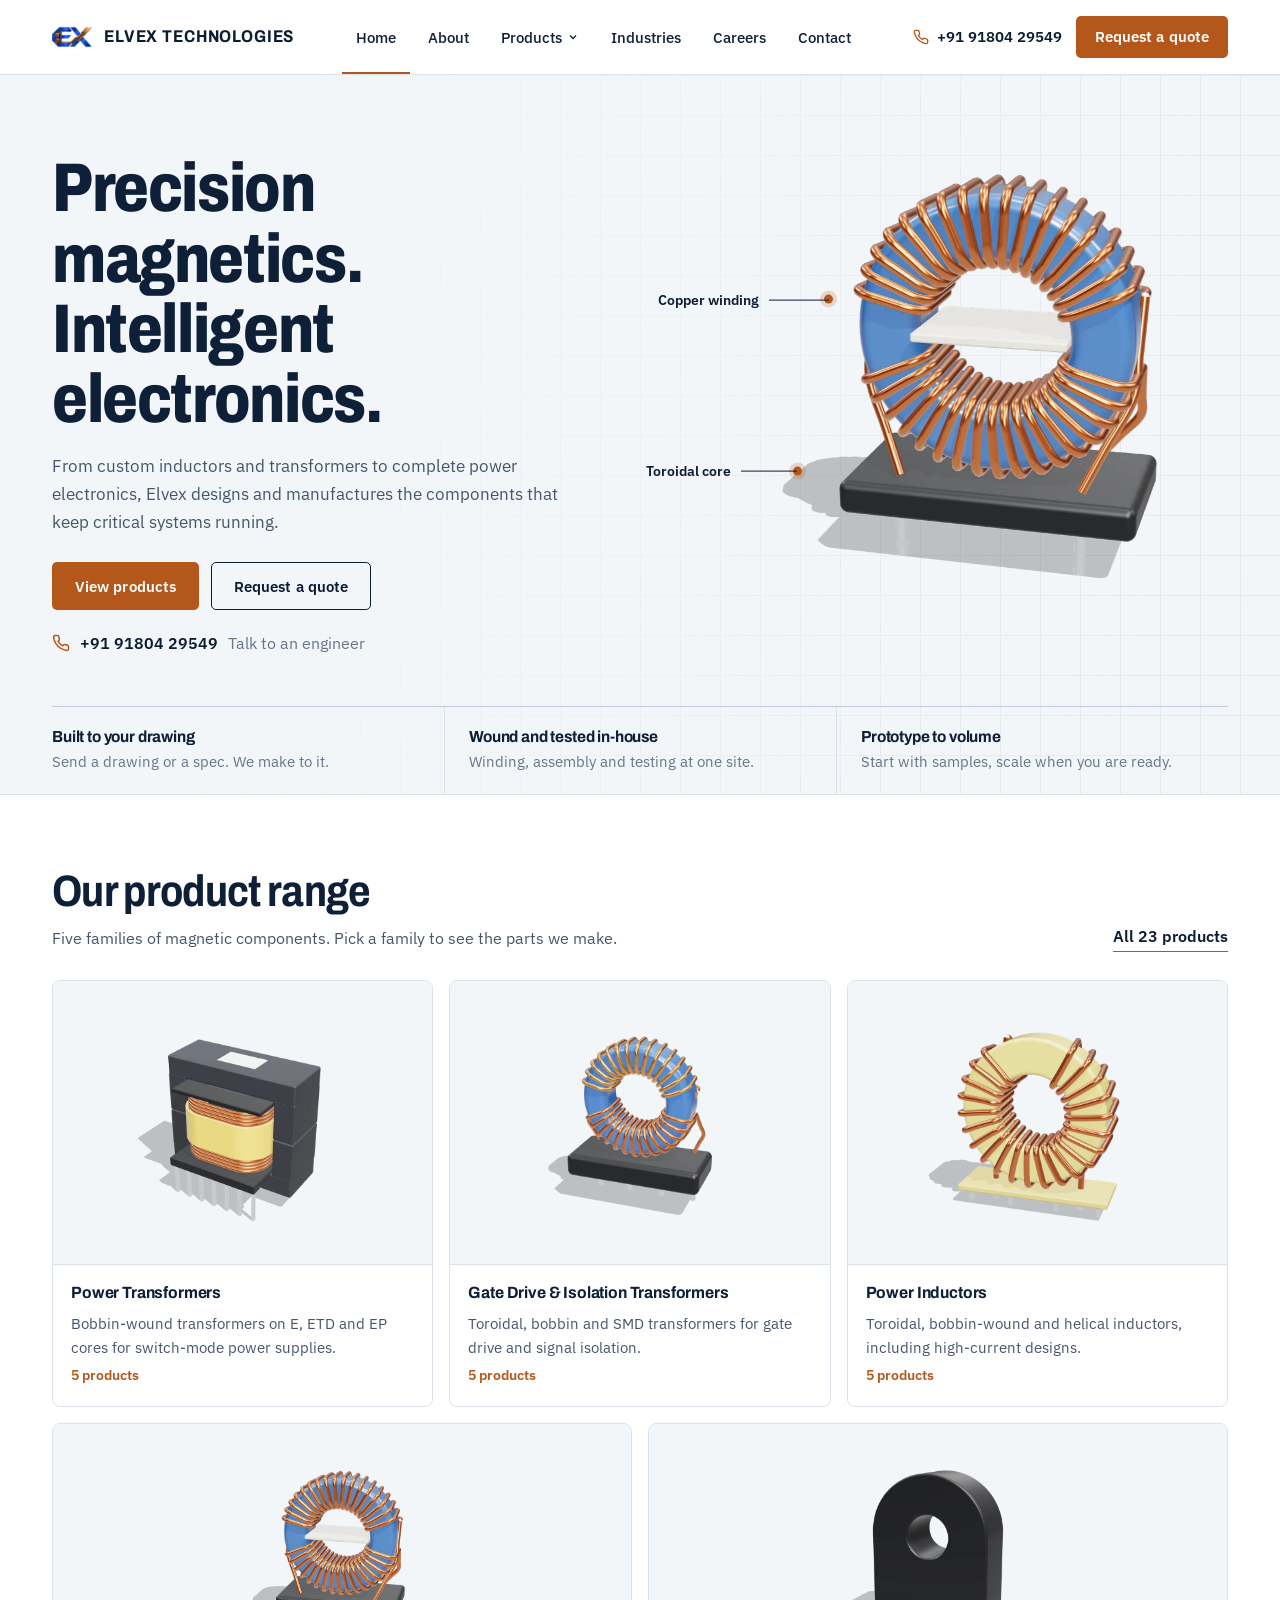
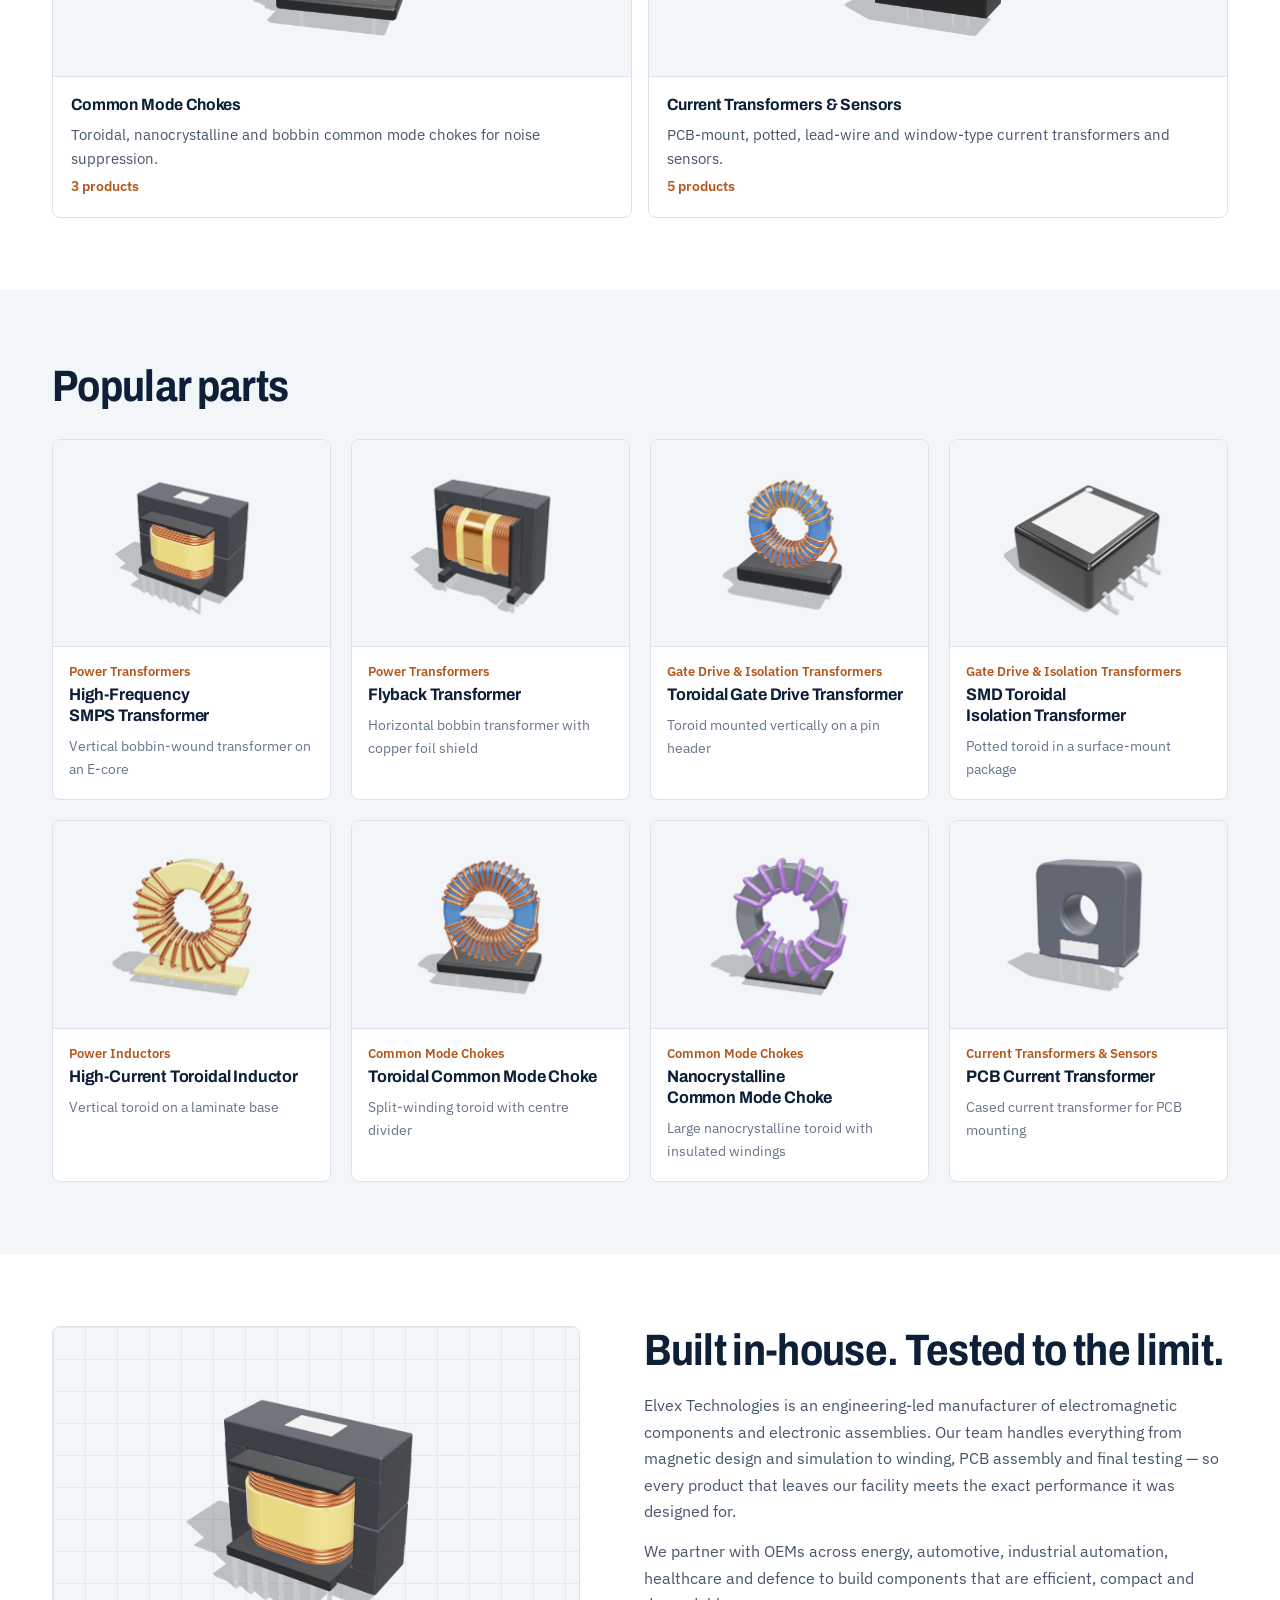
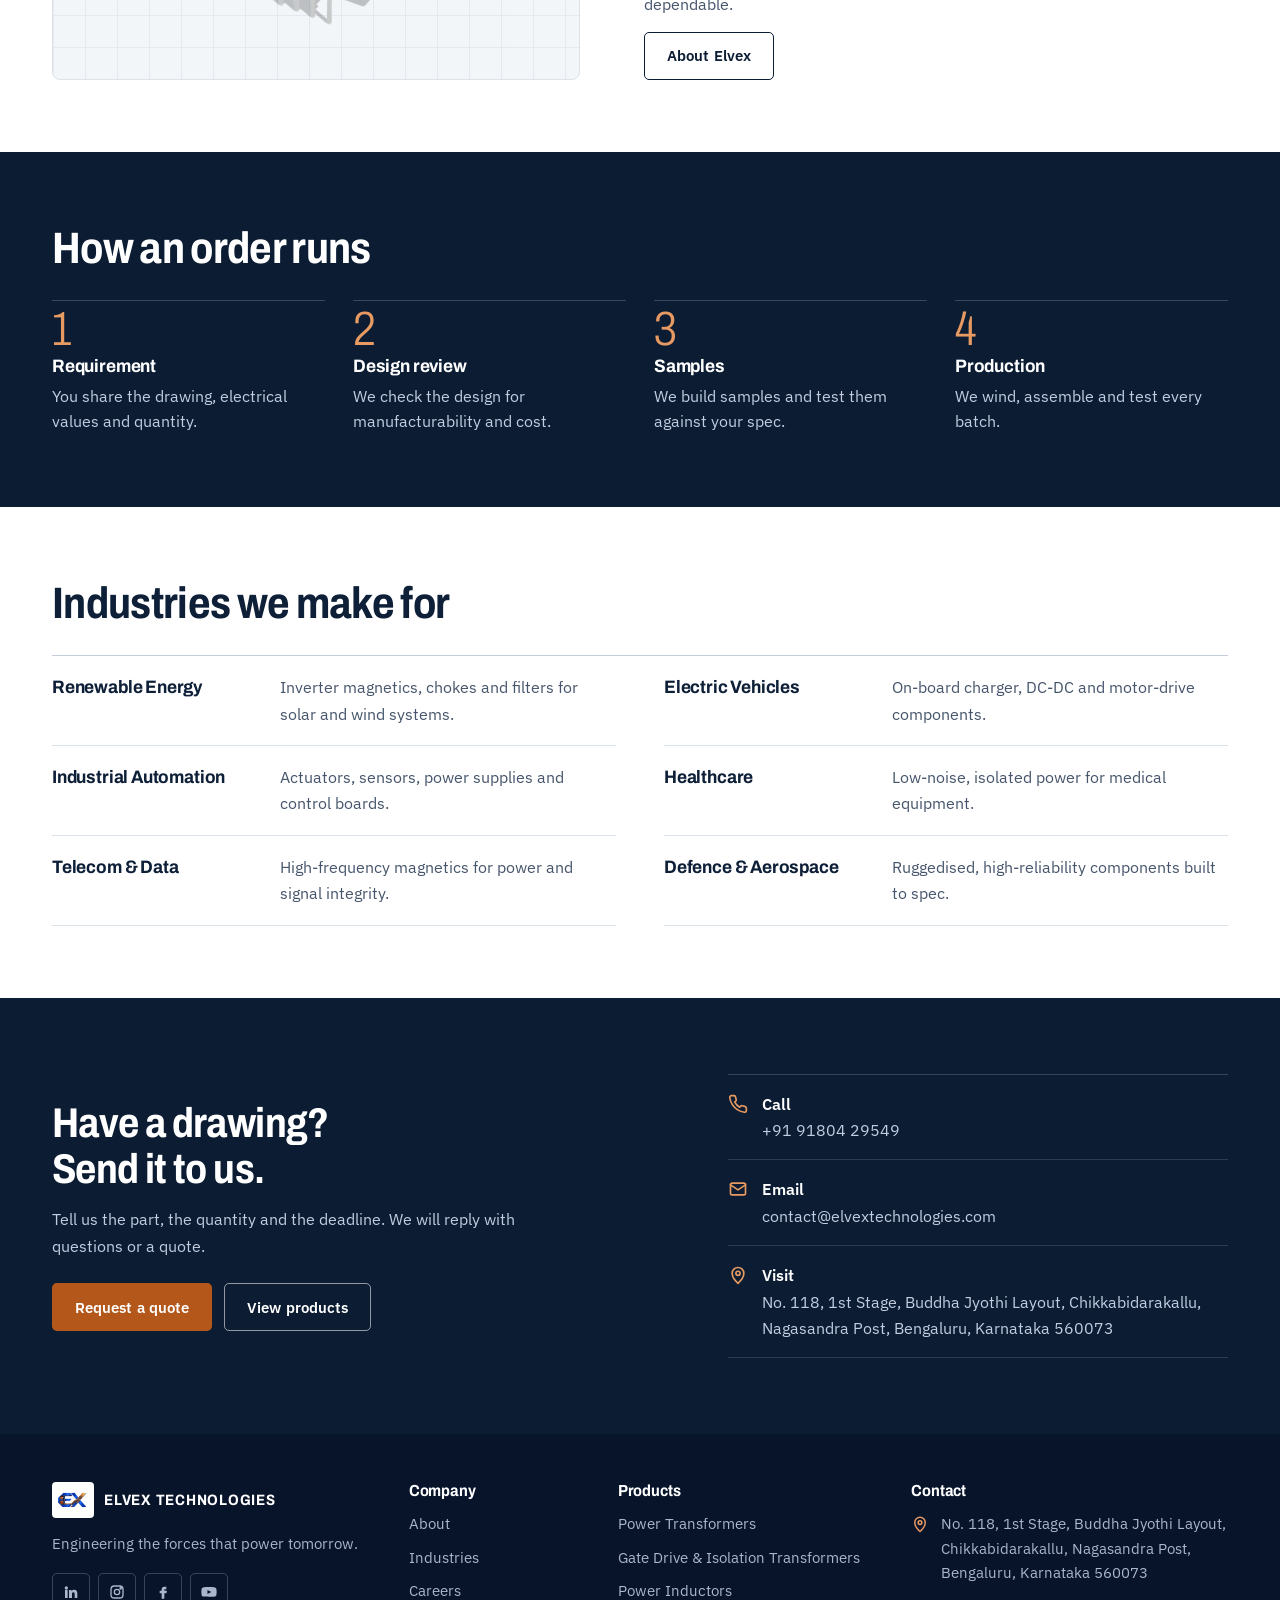
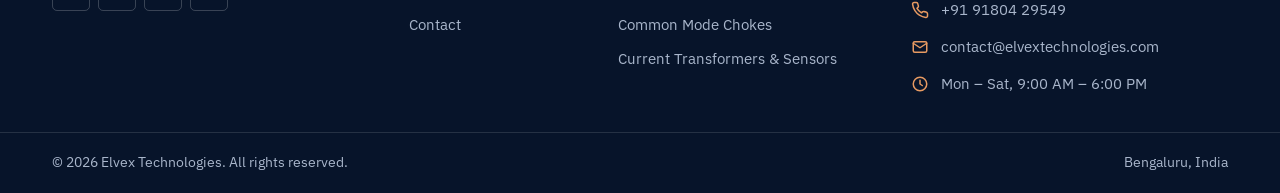
==== commit 60caf210: "major" ====
--- a/index.html
+++ b/index.html
@@ -9,81 +9,72 @@
 <meta property="og:description" content="Elvex Technologies designs and manufactures magnetic components, transformers, coils, electromechanical parts, power electronics and sensors.">
 <meta property="og:image" content="assets/img/logo.png">
 <link rel="icon" type="image/png" href="assets/img/mark.png">
-<link rel="preconnect" href="https://fonts.googleapis.com">
-<link rel="preconnect" href="https://fonts.gstatic.com" crossorigin>
-<link href="https://fonts.googleapis.com/css2?family=Poppins:wght@500;600;700&family=Nunito+Sans:wght@400;600;700&display=swap" rel="stylesheet">
+<link rel="preload" href="assets/fonts/archivo-latin-wdth-normal.woff2" as="font" type="font/woff2" crossorigin>
 <link rel="stylesheet" href="assets/css/style.css">
 </head>
 <body data-page="home">
 <main>
-<section class="hero" aria-label="Highlights">
-  <div class="slides" id="slides"></div>
-  <div class="slider-ctrl"><div class="container"><div class="dots" id="dots"></div><div class="arrows"><button id="prev" aria-label="Previous slide"><svg viewBox="0 0 24 24" fill="none" stroke="currentColor" stroke-width="2"><path d="M15 6l-6 6 6 6"/></svg></button><button id="next" aria-label="Next slide"><svg viewBox="0 0 24 24" fill="none" stroke="currentColor" stroke-width="2"><path d="M9 6l6 6-6 6"/></svg></button></div></div></div>
+<section class="hero" aria-label="Elvex Technologies">
+  <div class="container hero-in">
+    <div>
+      <h1 id="hero-title"></h1>
+      <p class="lead" id="hero-sub"></p>
+      <div class="acts">
+        <a class="btn btn-primary" href="products.html">View products</a>
+        <a class="btn btn-outline" href="contact.html">Request a quote</a>
+      </div>
+      <a class="hero-call" id="hero-call" href="#"></a>
+    </div>
+    <div class="stage" aria-hidden="false">
+      <img src="assets/img/hero-choke.webp" width="860" height="797" alt="Toroidal common mode choke made by Elvex Technologies" fetchpriority="high">
+      <span class="callout" style="top:30%;--len:60px;left:2%">Copper winding</span>
+      <span class="callout" style="top:62%;--len:56px;left:0">Toroidal core</span>
+    </div>
+    <div class="caps">
+      <div><h3>Built to your drawing</h3><p>Send a drawing or a spec. We make to it.</p></div>
+      <div><h3>Wound and tested in-house</h3><p>Winding, assembly and testing at one site.</p></div>
+      <div><h3>Prototype to volume</h3><p>Start with samples, scale when you are ready.</p></div>
+    </div>
+  </div>
 </section>
 
-<section class="features"><div class="container"><div class="grid">
-  <div class="feature"><div class="ic" data-icon="shield"></div><div><h3>Quality Assured</h3><p>100% electrical testing before dispatch</p></div></div>
-  <div class="feature"><div class="ic" data-icon="cog"></div><div><h3>Custom Design</h3><p>Built to your drawings and specifications</p></div></div>
-  <div class="feature"><div class="ic" data-icon="factory"></div><div><h3>In-house Production</h3><p>Winding, assembly and testing under one roof</p></div></div>
-  <div class="feature"><div class="ic" data-icon="truck"></div><div><h3>On-time Delivery</h3><p>Reliable lead times from prototype to volume</p></div></div>
-</div></div></section>
+<section class="section" id="products"><div class="container">
+  <div class="section-head"><div><h2>Our product range</h2><p>Five families of magnetic components. Pick a family to see the parts we make.</p></div><a class="link-more" href="products.html" id="pcount">All products</a></div>
+  <div class="cat-grid" id="cat-grid"></div>
+</div></section>
+
+<section class="section bg-alt" id="featured"><div class="container">
+  <div class="section-head"><h2>Popular parts</h2></div>
+  <div class="product-grid" id="featured-grid"></div>
+</div></section>
 
 <section class="section" id="about"><div class="container about">
   <div class="about-media reveal">
-    <div class="main"><img src="assets/img/products/hfTransformer.webp" alt="High-frequency SMPS transformer"></div>
-    <div class="side"><img src="assets/img/products/handWoundInductor.webp" alt="Hand-wound toroidal inductor"></div>
-    <div class="exp"><b id="exp-num">500+</b><span id="exp-label">Custom designs<br>delivered</span></div>
+    <div class="main"><img src="assets/img/products/hfTransformer.webp" alt="High-frequency SMPS transformer" loading="lazy"></div>
   </div>
-  <div class="reveal">
-    <span class="kicker">About Us</span>
-    <h2 class="title" id="about-title"></h2>
+  <div class="about-text reveal">
+    <h2 id="about-title"></h2>
     <div id="about-text" style="margin-top:18px"></div>
-    <ul class="checks"><li>RoHS &amp; REACH compliant</li><li>Prototype to mass production</li><li>In-house test laboratory</li><li>Dedicated engineering support</li></ul>
-    <a class="btn btn-blue" href="about.html" data-arrow>More about us </a>
+    <a class="btn btn-outline" href="about.html">About Elvex</a>
   </div>
 </div></section>
 
-<section class="section bg-alt" id="products"><div class="container">
-  <div class="title-center reveal"><span class="kicker">Our Products</span><h2 class="title">Product Categories</h2><p>A complete range of electromagnetic and electronic components, available as standard parts or built to your specification.</p></div>
-  <div class="cat-grid" id="cat-grid"></div>
+<section class="section dark" id="process"><div class="container">
+  <div class="title-center"><h2>How an order runs</h2></div>
+  <ol class="process">
+    <li><h3>Requirement</h3><p>You share the drawing, electrical values and quantity.</p></li>
+    <li><h3>Design review</h3><p>We check the design for manufacturability and cost.</p></li>
+    <li><h3>Samples</h3><p>We build samples and test them against your spec.</p></li>
+    <li><h3>Production</h3><p>We wind, assemble and test every batch.</p></li>
+  </ol>
 </div></section>
 
-<section class="stats-band"><div class="container" id="stats"></div></section>
-
-<section class="section" id="featured"><div class="container">
-  <div class="title-center reveal"><span class="kicker">Featured</span><h2 class="title">Popular Products</h2></div>
-  <div class="product-grid" id="featured-grid"></div>
-  <div style="text-align:center;margin-top:40px"><a class="btn btn-outline" href="products.html" data-arrow><span id="pcount">View all products</span> </a></div>
+<section class="section" id="industries"><div class="container">
+  <div class="section-head"><h2>Industries we make for</h2></div>
+  <ul class="ind-list" id="ind-grid"></ul>
 </div></section>
 
-<section class="section bg-alt" id="industries"><div class="container">
-  <div class="title-center reveal"><span class="kicker">Industries</span><h2 class="title">Industries We Serve</h2><p>Our components are trusted in applications where performance and reliability are critical.</p></div>
-  <div class="ind-grid" id="ind-grid"></div>
-</div></section>
-
-<section class="section" id="process"><div class="container">
-  <div class="title-center reveal"><span class="kicker">How We Work</span><h2 class="title">Our Manufacturing Process</h2></div>
-  <div class="process">
-    <div class="step reveal"><div class="ic" data-icon="chat"></div><h3>Requirement Analysis</h3><p>We review your electrical, mechanical and compliance requirements.</p></div>
-    <div class="step reveal"><div class="ic" data-icon="ruler"></div><h3>Design &amp; Engineering</h3><p>Magnetic and circuit design with DFM review for cost and performance.</p></div>
-    <div class="step reveal"><div class="ic" data-icon="flask"></div><h3>Prototyping &amp; Testing</h3><p>Samples built and validated with electrical and thermal testing.</p></div>
-    <div class="step reveal"><div class="ic" data-icon="factory"></div><h3>Mass Production</h3><p>Scalable production with 100% end-of-line testing and traceability.</p></div>
-  </div>
-</div></section>
-
-<section class="section bg-alt" id="quality"><div class="container quality">
-  <div class="reveal">
-    <span class="kicker">Quality</span>
-    <h2 class="title">Committed to Quality at Every Step</h2>
-    <p style="margin-top:16px">Every component is inspected and tested before it leaves our facility. Our quality system covers incoming material inspection, in-process checks and final electrical, hi-pot and functional testing, with full batch traceability.</p>
-    <a class="btn btn-blue" href="contact.html" style="margin-top:10px" data-arrow>Talk to our team </a>
-  </div>
-  <div class="cert-grid reveal" id="certs"></div>
-</div></section>
-<section class="cta"><div class="container">
-  <div><h2>Looking for a reliable manufacturing partner?</h2><p>Share your drawings or specifications and get a detailed quote within 24 hours.</p></div>
-  <div class="acts"><a class="btn btn-primary" href="contact.html" data-arrow>Request a quote </a><a class="btn btn-white" href="products.html">View products</a></div>
-</div></section>
+<section class="cta"><div class="container cta-in" id="cta"></div></section>
 </main>
 <script src="data/site-data.js"></script>
 <script src="assets/js/main.js"></script>
--- a/assets/css/style.css
+++ b/assets/css/style.css
@@ -1,506 +1,447 @@
 /* ==========================================================================
-   ELVEX TECHNOLOGIES — MAIN STYLESHEET
-   Corporate manufacturing theme: white pages, deep navy, engineering blue,
-   amber accent. Change brand colours in :root below.
+   ELVEX TECHNOLOGIES — STYLESHEET
+   Direction: engineering datasheet. Cool paper ground with a fine drawing grid,
+   deep ink navy for weight, copper (the product's own material) as the one accent.
+   Type: Archivo (condensed-leaning, for headings) + IBM Plex Sans (text).
    ========================================================================== */
+@font-face { font-family: "Archivo"; src: url("../fonts/archivo-latin-wdth-normal.woff2") format("woff2"); font-weight: 100 900; font-stretch: 62% 125%; font-display: swap; }
+@font-face { font-family: "IBM Plex Sans"; src: url("../fonts/ibm-plex-sans-latin-400-normal.woff2") format("woff2"); font-weight: 400; font-display: swap; }
+@font-face { font-family: "IBM Plex Sans"; src: url("../fonts/ibm-plex-sans-latin-500-normal.woff2") format("woff2"); font-weight: 500; font-display: swap; }
+@font-face { font-family: "IBM Plex Sans"; src: url("../fonts/ibm-plex-sans-latin-600-normal.woff2") format("woff2"); font-weight: 600; font-display: swap; }
+
 :root {
-  --navy: #0a1d42;
-  --navy-2: #102a5c;
-  --blue: #1342b0;
-  --blue-dark: #0c2f86;
-  --blue-soft: #e9eefb;
-  --accent: #b8641f;
-  --accent-dark: #9c5218;
-  --text: #16243a;
-  --body: #4a5568;
-  --muted: #718096;
-  --bg: #ffffff;
-  --bg-alt: #f4f7fb;
-  --line: #e2e8f0;
-  --white: #ffffff;
-  --radius: 8px;
-  --shadow: 0 2px 6px rgba(11, 37, 69, .06), 0 10px 30px -12px rgba(11, 37, 69, .18);
-  --shadow-lg: 0 24px 50px -20px rgba(11, 37, 69, .35);
-  --max: 1200px;
-  --head: "Poppins", "Segoe UI", Arial, sans-serif;
-  --font: "Nunito Sans", "Segoe UI", Arial, sans-serif;
+  --ink: #0b1c33;
+  --ink-2: #12294a;
+  --ink-deep: #07142a;
+  --copper: #b4571b;
+  --copper-d: #964512;
+  --copper-soft: #f7e9de;
+  --copper-lt: #e79a62;
+  --blue: #1b4db1;
+  --paper: #f3f6f9;
+  --white: #fff;
+  --line: #dce2ea;
+  --line-strong: #c3ccd8;
+  --text: #0e1f38;
+  --body: #46556b;
+  --muted: #66758a;
+  --head: "Archivo", "Segoe UI", Arial, sans-serif;
+  --font: "IBM Plex Sans", "Segoe UI", Arial, sans-serif;
+  --max: 1240px;
+  --gut: 20px;
+  --hh: 66px;
   color-scheme: light;
 }
 
 *, *::before, *::after { box-sizing: border-box; }
-html { scroll-behavior: smooth; }
-body { margin: 0; background: var(--bg); color: var(--body); font-family: var(--font); font-size: 16px; line-height: 1.7; -webkit-font-smoothing: antialiased; overflow-x: hidden; }
-img { max-width: 100%; display: block; }
+html { scroll-behavior: smooth; -webkit-text-size-adjust: 100%; }
+body { margin: 0; background: var(--white); color: var(--body); font-family: var(--font); font-size: 16px; line-height: 1.65; -webkit-font-smoothing: antialiased; overflow-x: hidden; }
+body.menu-open { overflow: hidden; }
+img { max-width: 100%; height: auto; display: block; }
 a { color: inherit; text-decoration: none; }
 button { font: inherit; cursor: pointer; }
-:focus-visible { outline: 2px solid var(--accent); outline-offset: 2px; }
-h1, h2, h3, h4 { font-family: var(--head); color: var(--text); margin: 0; line-height: 1.25; font-weight: 600; text-wrap: balance; }
 p { margin: 0 0 14px; }
-.container { width: 100%; max-width: var(--max); margin: 0 auto; padding: 0 20px; }
-
-/* Section titles */
-.kicker { display: inline-block; font-family: var(--head); font-size: 13px; font-weight: 600; letter-spacing: .12em; text-transform: uppercase; color: var(--blue); margin-bottom: 10px; }
-.kicker::before { content: ""; display: inline-block; width: 26px; height: 2px; background: var(--accent); vertical-align: middle; margin-right: 10px; }
-.title { font-size: clamp(26px, 3vw, 36px); font-weight: 700; }
-.title-center { text-align: center; max-width: 720px; margin: 0 auto 48px; }
-.title-center .kicker::after { content: ""; display: inline-block; width: 26px; height: 2px; background: var(--accent); vertical-align: middle; margin-left: 10px; }
-.title-center p { margin-top: 14px; color: var(--muted); }
-.section { padding: 90px 0; }
-.section-sm { padding: 60px 0; }
-.bg-alt { background: var(--bg-alt); }
-.text-accent { color: var(--accent); }
-
-/* Buttons */
-.btn { display: inline-flex; align-items: center; gap: 8px; padding: 13px 26px; border-radius: 6px; font-family: var(--head); font-size: 14.5px; font-weight: 600; border: 2px solid transparent; transition: background .2s, color .2s, border-color .2s, transform .2s; white-space: nowrap; }
-.btn svg { width: 16px; height: 16px; }
-.btn-primary { background: var(--accent); color: #fff; }
-.btn-primary:hover { background: var(--accent-dark); }
-.btn-blue { background: var(--blue); color: #fff; }
-.btn-blue:hover { background: var(--blue-dark); }
-.btn-outline { border-color: var(--blue); color: var(--blue); background: transparent; }
-.btn-outline:hover { background: var(--blue); color: #fff; }
-.btn-white { border-color: rgba(255,255,255,.7); color: #fff; }
-.btn-white:hover { background: #fff; color: var(--navy); }
-.btn-sm { padding: 9px 18px; font-size: 13.5px; }
-.link-more { display: inline-flex; align-items: center; gap: 6px; font-family: var(--head); font-weight: 600; font-size: 14px; color: var(--blue); }
-.link-more svg { width: 15px; height: 15px; transition: transform .2s; }
-a:hover .link-more svg, .link-more:hover svg { transform: translateX(4px); }
-
-/* ---------- Top bar + header ---------- */
-.topbar { background: var(--navy); color: #c5d1e3; font-size: 13.5px; }
-.topbar .container { display: flex; justify-content: space-between; align-items: center; min-height: 42px; gap: 16px; flex-wrap: wrap; }
-.topbar .tb { display: flex; gap: 22px; align-items: center; flex-wrap: wrap; }
-.topbar a:hover { color: #fff; }
-.topbar svg { width: 14px; height: 14px; color: #e08a43; vertical-align: -2px; margin-right: 6px; }
-.topbar .soc { display: flex; gap: 6px; }
-.topbar .soc a { width: 28px; height: 28px; display: grid; place-items: center; border-radius: 4px; background: rgba(255,255,255,.06); }
-.topbar .soc a:hover { background: var(--accent); color: #fff; }
-.topbar .soc svg { margin: 0; color: inherit; width: 13px; height: 13px; }
-.site-header { position: sticky; top: 0; z-index: 100; background: #fff; box-shadow: 0 1px 0 var(--line); transition: box-shadow .3s; }
-.site-header.scrolled { box-shadow: 0 6px 24px -10px rgba(11,37,69,.25); }
-.nav { display: flex; align-items: center; justify-content: space-between; height: 82px; gap: 20px; }
-.brand { display: flex; align-items: center; gap: 12px; }
-.brand img { height: 52px; width: auto; }
-.brand .bt b { display: block; font-family: var(--head); font-size: 18px; color: var(--navy); font-weight: 700; line-height: 1.15; letter-spacing: .01em; }
-.brand .bt span { font-size: 11.5px; color: var(--muted); letter-spacing: .14em; text-transform: uppercase; }
-.nav-links { display: flex; align-items: center; gap: 4px; list-style: none; margin: 0; padding: 0; height: 100%; }
-.nav-links > li { position: relative; height: 100%; display: flex; align-items: center; }
-.nav-links > li > a, .nav-links > li > button { display: flex; align-items: center; gap: 5px; height: 100%; padding: 0 14px; background: none; border: 0; font-family: var(--head); font-size: 14.5px; font-weight: 500; color: var(--text); border-bottom: 3px solid transparent; border-top: 3px solid transparent; transition: color .2s, border-color .2s; }
-.nav-links > li > a:hover, .nav-links > li > button:hover, .nav-links > li > a.active { color: var(--blue); border-bottom-color: var(--accent); }
+ul, ol { margin: 0; padding: 0; list-style: none; }
+:focus-visible { outline: 2px solid var(--blue); outline-offset: 3px; }
+::selection { background: var(--copper-soft); color: var(--ink); }
+
+h1, h2, h3, h4 { font-family: var(--head); color: var(--text); margin: 0; line-height: 1.1; font-weight: 700; font-stretch: 90%; letter-spacing: -.01em; text-wrap: balance; }
+h1 { font-size: clamp(2.3rem, 1.1rem + 5.4vw, 4.3rem); font-weight: 800; font-stretch: 82%; line-height: 1.02; letter-spacing: -.02em; }
+h2 { font-size: clamp(1.75rem, 1rem + 2.9vw, 2.75rem); font-stretch: 85%; letter-spacing: -.015em; }
+h3 { font-size: 1.125rem; font-stretch: 95%; line-height: 1.25; }
+
+.container { width: 100%; max-width: var(--max); margin: 0 auto; padding: 0 var(--gut); }
+.kicker { display: none; }
+.section { padding: 56px 0; }
+.bg-alt { background: var(--paper); }
+.link-more { font-weight: 600; color: var(--ink); border-bottom: 1.5px solid var(--copper); padding-bottom: 1px; }
+.link-more svg { display: none; }
+.link-more:hover { color: var(--copper); }
+
+.section-head { display: flex; justify-content: space-between; align-items: end; gap: 12px 32px; flex-wrap: wrap; margin-bottom: 28px; }
+.section-head p { margin: 10px 0 0; max-width: 38rem; }
+.title-center { max-width: 44rem; margin: 0 0 28px; }
+.title-center p { margin: 10px 0 0; }
+
+/* ---------- Buttons ---------- */
+.btn { display: inline-flex; align-items: center; justify-content: center; gap: 8px; min-height: 48px; padding: 0 22px; border-radius: 5px; border: 1.5px solid transparent; font: 600 15px/1 var(--font); letter-spacing: .005em; white-space: nowrap; transition: background .18s, color .18s, border-color .18s; }
+.btn svg { width: 17px; height: 17px; flex: none; }
+.btn-primary { background: var(--copper); color: #fff; }
+.btn-primary:hover { background: var(--copper-d); }
+.btn-blue { background: var(--ink); color: #fff; }
+.btn-blue:hover { background: var(--ink-2); }
+.btn-outline { border-color: var(--ink); color: var(--ink); background: transparent; }
+.btn-outline:hover { background: var(--ink); color: #fff; }
+.btn-white { border-color: rgba(255,255,255,.55); color: #fff; }
+.btn-white:hover { background: #fff; color: var(--ink); }
+.btn-sm { min-height: 42px; padding: 0 18px; font-size: 14.5px; }
+.btn[disabled] { opacity: .6; cursor: progress; }
+
+/* ---------- Header ---------- */
+.site-header { position: sticky; top: 0; z-index: 50; background: rgba(255,255,255,.97); border-bottom: 1px solid var(--line); backdrop-filter: blur(8px); }
+.nav { display: flex; align-items: center; justify-content: space-between; height: var(--hh); gap: 16px; }
+.brand { display: flex; align-items: center; gap: 10px; min-width: 0; }
+.brand img { height: 36px; width: auto; flex: none; }
+.brand b { font: 700 15px/1.05 var(--head); font-stretch: 88%; letter-spacing: .05em; text-transform: uppercase; color: var(--ink); }
+.nav-links { display: none; align-items: center; gap: 2px; height: 100%; }
+.nav-links > a, .nav-links > .has-drop > button { display: flex; align-items: center; gap: 5px; height: var(--hh); padding: 0 12px; background: none; border: 0; border-bottom: 2px solid transparent; border-top: 2px solid transparent; font: 500 15px/1 var(--font); color: var(--text); }
+.nav-links > a:hover, .nav-links > .has-drop > button:hover { color: var(--copper); }
+.nav-links > a[aria-current="page"], .nav-links > .has-drop > button.active { border-bottom-color: var(--copper); }
 .nav-links .chev { width: 12px; height: 12px; }
-.dropdown { position: absolute; top: 100%; left: 0; min-width: 270px; background: #fff; border-top: 3px solid var(--accent); box-shadow: var(--shadow-lg); padding: 8px 0; opacity: 0; visibility: hidden; transform: translateY(8px); transition: all .2s; }
-.has-drop:hover .dropdown, .has-drop.open .dropdown { opacity: 1; visibility: visible; transform: none; }
-.dropdown a { display: flex; justify-content: space-between; gap: 12px; padding: 10px 20px; font-size: 14.5px; color: var(--text); border-left: 3px solid transparent; transition: all .15s; }
-.dropdown a span { color: var(--muted); font-size: 12.5px; }
-.dropdown a:hover { background: var(--bg-alt); color: var(--blue); border-left-color: var(--blue); }
-.dropdown .all { border-top: 1px solid var(--line); margin-top: 6px; padding-top: 12px; font-weight: 700; color: var(--blue); }
-.nav-cta { display: flex; align-items: center; gap: 10px; }
-.burger { display: none; width: 44px; height: 44px; border: 1px solid var(--line); border-radius: 6px; background: #fff; position: relative; color: var(--navy); }
-.burger span { position: absolute; left: 11px; right: 11px; height: 2px; background: currentColor; transition: .25s; }
-.burger span:nth-child(1) { top: 14px; } .burger span:nth-child(2) { top: 21px; } .burger span:nth-child(3) { top: 28px; }
-.menu-open .burger span:nth-child(1) { top: 21px; transform: rotate(45deg); }
-.menu-open .burger span:nth-child(2) { opacity: 0; }
-.menu-open .burger span:nth-child(3) { top: 21px; transform: rotate(-45deg); }
-.mobile-menu { position: fixed; top: 0; right: 0; bottom: 0; width: min(340px, 88vw); background: #fff; z-index: 120; padding: 24px; transform: translateX(105%); transition: transform .3s; overflow-y: auto; box-shadow: var(--shadow-lg); }
-.menu-open .mobile-menu { transform: none; }
-.menu-shade { position: fixed; inset: 0; background: rgba(11,37,69,.5); z-index: 110; opacity: 0; visibility: hidden; transition: .3s; }
-.menu-open .menu-shade { opacity: 1; visibility: visible; }
-.mobile-menu .mm-close { display: block; margin-left: auto; width: 40px; height: 40px; border: 1px solid var(--line); border-radius: 6px; background: #fff; font-size: 20px; color: var(--navy); }
-.mobile-menu a { display: block; padding: 12px 0; border-bottom: 1px solid var(--line); font-family: var(--head); font-weight: 500; color: var(--text); }
-.mobile-menu .sub a { padding-left: 14px; font-family: var(--font); font-size: 14.5px; color: var(--body); }
-.mobile-menu .btn { margin-top: 20px; width: 100%; justify-content: center; border-bottom: 0; }
-
-/* ---------- Hero slider ---------- */
-.hero { position: relative; background: var(--navy); color: #fff; overflow: hidden; }
-.hero::before { content: ""; position: absolute; inset: 0; background:
-  radial-gradient(ellipse 60% 80% at 78% 50%, rgba(19, 66, 176, .6), transparent 70%),
-  repeating-linear-gradient(135deg, rgba(255,255,255,.035) 0 1px, transparent 1px 28px); }
-.slides { position: relative; min-height: 560px; }
-.slide { position: absolute; inset: 0; opacity: 0; visibility: hidden; transition: opacity .8s, visibility .8s; }
-.slide.on { opacity: 1; visibility: visible; position: relative; }
-.slide .container { display: grid; grid-template-columns: 1.05fr 1fr; gap: 40px; align-items: center; min-height: 580px; padding-top: 50px; padding-bottom: 130px; }
-.slide .tag { display: inline-block; background: rgba(224,138,67,.16); color: #f0a466; border: 1px solid rgba(224,138,67,.45); padding: 5px 14px; border-radius: 4px; font-family: var(--head); font-size: 12.5px; font-weight: 600; letter-spacing: .08em; text-transform: uppercase; }
-.slide h1, .slide h2 { color: #fff; font-size: clamp(32px, 4.4vw, 54px); font-weight: 700; margin: 18px 0 16px; }
-.slide p { color: #c7d3e6; font-size: 17.5px; max-width: 540px; margin-bottom: 30px; }
-.slide .acts { display: flex; gap: 12px; flex-wrap: wrap; }
-.slide .pic { position: relative; display: grid; place-items: center; }
-.slide .pic::before { content: ""; position: absolute; width: 82%; aspect-ratio: 1; border-radius: 50%; background: radial-gradient(circle, rgba(255,255,255,.95) 0%, rgba(232,240,250,.9) 55%, rgba(232,240,250,0) 72%); }
-.slide .pic img { position: relative; width: 100%; max-width: 520px; transform: translateY(16px); opacity: 0; transition: transform .9s .15s, opacity .9s .15s; }
-.slide.on .pic img { transform: none; opacity: 1; }
-.slider-ctrl { position: absolute; left: 0; right: 0; bottom: 74px; z-index: 3; }
-.slider-ctrl .container { display: flex; align-items: center; gap: 14px; }
-.dots { display: flex; gap: 8px; }
-.dots button { width: 32px; height: 4px; border: 0; border-radius: 2px; background: rgba(255,255,255,.3); padding: 0; transition: background .2s, width .2s; }
-.dots button.on { background: #e08a43; width: 48px; }
-.arrows { margin-left: auto; display: flex; gap: 8px; }
-.arrows button { width: 42px; height: 42px; border-radius: 6px; border: 1px solid rgba(255,255,255,.3); background: transparent; color: #fff; display: grid; place-items: center; transition: .2s; }
-.arrows button:hover { background: var(--accent); border-color: var(--accent); color: #fff; }
-.arrows svg { width: 18px; height: 18px; }
-
-/* Feature boxes overlapping the hero */
-.features { position: relative; z-index: 4; margin-top: -50px; }
-.features .grid { display: grid; grid-template-columns: repeat(4, 1fr); background: #fff; box-shadow: var(--shadow-lg); border-radius: var(--radius); overflow: hidden; }
-.feature { padding: 28px 26px; display: flex; gap: 16px; align-items: flex-start; border-right: 1px solid var(--line); transition: background .2s; }
-.feature:last-child { border-right: 0; }
-.feature:hover { background: var(--bg-alt); }
-.feature .ic { flex: none; width: 50px; height: 50px; border-radius: 50%; background: var(--blue-soft); color: var(--blue); display: grid; place-items: center; }
-.feature .ic svg { width: 24px; height: 24px; }
-.feature h3 { font-size: 16px; margin-bottom: 4px; }
-.feature p { font-size: 14px; color: var(--muted); margin: 0; line-height: 1.55; }
-
-/* About block */
-.about { display: grid; grid-template-columns: 1fr 1fr; gap: 60px; align-items: center; }
-.about-media { position: relative; }
-.about-media .main { border-radius: var(--radius); background: linear-gradient(160deg, #f6f9fd, #e3ebf5); aspect-ratio: 4/3.3; display: grid; place-items: center; overflow: hidden; }
-.about-media .main img { width: 88%; }
-.about-media .exp { position: absolute; left: -18px; bottom: -22px; background: var(--blue); color: #fff; padding: 22px 26px; border-radius: var(--radius); box-shadow: var(--shadow-lg); display: flex; gap: 14px; align-items: center; }
-.about-media .exp b { font-family: var(--head); font-size: 40px; line-height: 1; color: #f0a466; }
-.about-media .exp span { font-family: var(--head); font-size: 14px; line-height: 1.3; font-weight: 500; }
-.about-media .side { position: absolute; right: -14px; top: -14px; width: 42%; background: #fff; border-radius: var(--radius); box-shadow: var(--shadow-lg); padding: 10px; }
-.about-media .side img { width: 100%; }
-.checks { list-style: none; padding: 0; margin: 18px 0 28px; display: grid; grid-template-columns: 1fr 1fr; gap: 10px 20px; }
-.checks li { position: relative; padding-left: 30px; font-weight: 600; color: var(--text); font-size: 15px; }
-.checks li::before { content: ""; position: absolute; left: 0; top: 3px; width: 20px; height: 20px; border-radius: 50%; background: var(--blue) url("data:image/svg+xml,%3Csvg xmlns='http://www.w3.org/2000/svg' viewBox='0 0 24 24' fill='none' stroke='white' stroke-width='3.5'%3E%3Cpath d='M6 12l4 4 8-8'/%3E%3C/svg%3E") center/11px no-repeat; }
-
-/* Category cards */
-.cat-grid { display: grid; grid-template-columns: repeat(4, 1fr); gap: 24px; }
-.cat-card { background: #fff; border: 1px solid var(--line); border-radius: var(--radius); overflow: hidden; display: flex; flex-direction: column; transition: box-shadow .25s, transform .25s, border-color .25s; }
-.cat-card:hover { box-shadow: var(--shadow-lg); transform: translateY(-4px); border-color: transparent; }
-.cat-card .ph { aspect-ratio: 4/3; background: linear-gradient(160deg, #f8fafd, #e8eef6); display: grid; place-items: center; overflow: hidden; }
-.cat-card .ph img { width: 86%; transition: transform .4s; }
-.cat-card:hover .ph img { transform: scale(1.06); }
-.cat-card .tx { padding: 20px 22px 22px; border-top: 3px solid var(--blue); flex: 1; display: flex; flex-direction: column; }
-.cat-card:hover .tx { border-top-color: var(--accent); }
-.cat-card h3 { font-size: 18px; margin-bottom: 6px; }
-.cat-card p { font-size: 14.5px; color: var(--muted); flex: 1; }
-.cat-card .meta { display: flex; justify-content: space-between; align-items: center; font-size: 13px; color: var(--muted); }
-
-/* Stats band */
-.stats-band { background: linear-gradient(120deg, var(--blue-dark), var(--blue)); color: #fff; position: relative; overflow: hidden; }
-.stats-band::before { content: ""; position: absolute; inset: 0; background: repeating-linear-gradient(135deg, rgba(255,255,255,.04) 0 1px, transparent 1px 26px); }
-.stats-band .container { position: relative; display: grid; grid-template-columns: repeat(4, 1fr); }
-.stat-b { text-align: center; padding: 50px 16px; }
-.stat-b + .stat-b { border-left: 1px solid rgba(255,255,255,.15); }
-.stat-b b { display: block; font-family: var(--head); font-size: clamp(34px, 4vw, 46px); font-weight: 700; line-height: 1; color: #fff; font-variant-numeric: tabular-nums; }
-.stat-b span { display: block; margin-top: 10px; color: #cfdcf0; font-size: 15px; }
-
-/* Product cards */
-.product-grid { display: grid; grid-template-columns: repeat(auto-fill, minmax(250px, 1fr)); gap: 24px; }
-.p-card { background: #fff; border: 1px solid var(--line); border-radius: var(--radius); overflow: hidden; display: flex; flex-direction: column; transition: box-shadow .25s, transform .25s; }
-.p-card:hover { box-shadow: var(--shadow-lg); transform: translateY(-4px); }
-.p-card .thumb { position: relative; aspect-ratio: 4/3; background: linear-gradient(160deg, #f8fafd, #e8eef6); display: grid; place-items: center; overflow: hidden; }
-.p-card .thumb img { width: 88%; transition: transform .4s; }
+.has-drop { position: relative; height: 100%; }
+.dropdown { position: absolute; left: 0; top: 100%; min-width: 290px; background: #fff; border: 1px solid var(--line); border-top: 2px solid var(--copper); box-shadow: 0 18px 40px -18px rgba(11,28,51,.35); padding: 6px; opacity: 0; visibility: hidden; transform: translateY(6px); transition: opacity .15s, transform .15s, visibility .15s; }
+.has-drop.open .dropdown, .has-drop:hover .dropdown { opacity: 1; visibility: visible; transform: none; }
+.dropdown a { display: flex; justify-content: space-between; gap: 16px; padding: 10px 12px; font-size: 14.5px; color: var(--text); border-radius: 4px; }
+.dropdown a span { color: var(--muted); }
+.dropdown a:hover { background: var(--paper); color: var(--copper); }
+.dropdown a.all { border-top: 1px solid var(--line); margin-top: 4px; border-radius: 0; font-weight: 600; }
+.nav-cta { display: flex; align-items: center; gap: 14px; }
+.nav-cta .btn { display: none; }
+.nav-phone { display: none; align-items: center; gap: 8px; font-weight: 600; color: var(--ink); font-size: 14.5px; white-space: nowrap; }
+.nav-phone svg { width: 16px; height: 16px; color: var(--copper); }
+.burger { width: 44px; height: 44px; border: 1.5px solid var(--line-strong); border-radius: 5px; background: #fff; display: grid; place-content: center; gap: 6px; padding: 0; }
+.burger span { display: block; width: 20px; height: 2px; background: var(--ink); }
+
+.menu-shade { display: none; }
+.mobile-menu { position: fixed; inset: 0; z-index: 100; background: var(--ink); color: #fff; display: flex; flex-direction: column; padding: 0 var(--gut) 24px; overflow-y: auto; transform: translateX(100%); visibility: hidden; transition: transform .28s ease, visibility .28s; }
+body.menu-open .mobile-menu { transform: none; visibility: visible; }
+.mm-top { display: flex; align-items: center; justify-content: space-between; height: var(--hh); flex: none; }
+.mm-top .brand b { color: #fff; }
+.mm-close { width: 44px; height: 44px; border: 1.5px solid rgba(255,255,255,.35); border-radius: 5px; background: none; color: #fff; font-size: 28px; line-height: 1; }
+.mm-links { display: flex; flex-direction: column; margin-top: 8px; }
+.mm-links > a { font: 700 1.6rem/1.15 var(--head); font-stretch: 88%; padding: 13px 0; border-bottom: 1px solid var(--line-d, rgba(255,255,255,.14)); }
+.mm-links .sub { display: flex; flex-direction: column; padding: 4px 0 10px 14px; border-bottom: 1px solid rgba(255,255,255,.14); }
+.mm-links .sub a { padding: 8px 0; font-size: 15.5px; color: #c2cde0; }
+.mm-contact { margin-top: 26px; display: grid; gap: 12px; font-size: 15.5px; color: #c2cde0; }
+.mm-contact a, .mm-contact span { display: flex; gap: 12px; align-items: flex-start; }
+.mm-contact svg { width: 18px; height: 18px; flex: none; margin-top: 3px; color: var(--copper-lt); }
+.mobile-menu .btn { margin-top: 24px; }
+
+/* ---------- Page heads (inner pages) ---------- */
+.page-head { background: var(--paper); border-bottom: 1px solid var(--line); padding: 34px 0 30px; position: relative; overflow: hidden; }
+.page-head::before, .hero::before { content: ""; position: absolute; inset: 0; background-image: linear-gradient(var(--line) 1px, transparent 1px), linear-gradient(90deg, var(--line) 1px, transparent 1px); background-size: 40px 40px; opacity: .7; -webkit-mask-image: linear-gradient(100deg, transparent 20%, #000 100%); mask-image: linear-gradient(100deg, transparent 20%, #000 100%); pointer-events: none; }
+.page-head .container { position: relative; }
+.page-head h1 { font-size: clamp(2rem, 1.1rem + 3.8vw, 3.3rem); }
+.page-head p { margin: 12px 0 0; max-width: 40rem; }
+.crumbs { display: flex; flex-wrap: wrap; gap: 2px; font-size: 13.5px; color: var(--muted); margin-top: 16px; }
+.crumbs a:hover { color: var(--copper); }
+.crumbs i { font-style: normal; opacity: .6; margin: 0 4px; }
+
+/* ---------- Hero ---------- */
+.hero { position: relative; background: var(--paper); border-bottom: 1px solid var(--line); overflow: hidden; }
+.hero-in { position: relative; display: grid; gap: 28px; padding-block: 36px 8px; }
+.hero h1 { max-width: 15ch; }
+.hero .lead { margin-top: 18px; max-width: 33rem; font-size: 1.0625rem; color: var(--body); }
+.hero .acts { display: flex; flex-wrap: wrap; gap: 12px; margin-top: 26px; }
+.hero .acts .btn { flex: 1 1 auto; }
+.hero-call { display: inline-flex; align-items: center; gap: 10px; margin-top: 20px; font-weight: 600; color: var(--ink); }
+.hero-call svg { width: 18px; height: 18px; color: var(--copper); }
+.hero-call span { color: var(--muted); font-weight: 400; }
+.stage { position: relative; width: 100%; max-width: 560px; margin: 0 auto; aspect-ratio: 1 / .92; }
+.stage > img { position: absolute; inset: 0 0 auto auto; width: 100%; }
+.callout { display: none; }
+.caps { position: relative; display: grid; border-top: 1px solid var(--line-strong); margin-top: 18px; }
+.caps > div { padding: 16px 0; border-bottom: 1px solid var(--line); }
+.caps > div:last-child { border-bottom: 0; }
+.caps h3 { font-size: 1rem; }
+.caps p { margin: 3px 0 0; font-size: 14.5px; color: var(--muted); }
+
+/* ---------- Categories ---------- */
+.cat-grid { display: grid; grid-template-columns: repeat(2, 1fr); gap: 12px; }
+.cat-card { display: flex; flex-direction: column; background: #fff; border: 1px solid var(--line); border-radius: 8px; overflow: hidden; min-width: 0; transition: border-color .2s, box-shadow .2s; }
+.cat-card:hover { border-color: var(--ink); box-shadow: 0 16px 34px -22px rgba(11,28,51,.5); }
+.cat-card .ph { aspect-ratio: 4 / 3; background: var(--paper); display: grid; place-items: center; overflow: hidden; border-bottom: 1px solid var(--line); }
+.cat-card .ph img { width: 90%; transition: transform .35s; }
+.cat-card:hover .ph img { transform: scale(1.04); }
+.cat-card .tx { padding: 14px 14px 16px; display: flex; flex-direction: column; gap: 4px; flex: 1; }
+.cat-card h3 { font-size: 1.02rem; }
+.cat-card p { display: none; margin: 4px 0 0; font-size: 14.5px; color: var(--body); flex: 1; }
+.cat-card .meta { font-size: 13.5px; color: var(--copper); font-weight: 600; margin-top: auto; }
+.cat-grid > .cat-card:last-child:nth-child(odd) { grid-column: 1 / -1; }
+.cat-grid > .cat-card:last-child:nth-child(odd) .ph { aspect-ratio: 16 / 7; }
+.cat-grid > .cat-card:last-child:nth-child(odd) .ph img { width: auto; height: 230px; max-width: 90%; object-fit: contain; }
+
+/* ---------- Product cards ---------- */
+.product-grid { display: grid; grid-template-columns: repeat(2, 1fr); gap: 12px; }
+.p-card { display: flex; flex-direction: column; background: #fff; border: 1px solid var(--line); border-radius: 8px; overflow: hidden; min-width: 0; transition: border-color .2s, box-shadow .2s; }
+.p-card:hover { border-color: var(--ink); box-shadow: 0 16px 34px -22px rgba(11,28,51,.5); }
+.p-card .thumb { position: relative; aspect-ratio: 4 / 3; background: var(--paper); display: grid; place-items: center; overflow: hidden; border-bottom: 1px solid var(--line); }
+.p-card .thumb img { width: 90%; transition: transform .35s; }
 .p-card .thumb img.photo { width: 100%; height: 100%; object-fit: cover; }
-.p-card:hover .thumb img { transform: scale(1.06); }
-.p-card .badge { position: absolute; left: 12px; top: 12px; background: var(--accent); color: #fff; font-family: var(--head); font-size: 11px; font-weight: 700; padding: 3px 9px; border-radius: 3px; letter-spacing: .05em; text-transform: uppercase; }
-.p-card .body { padding: 18px 20px 20px; flex: 1; display: flex; flex-direction: column; }
-.p-card .cat { font-size: 12px; font-weight: 700; color: var(--blue); text-transform: uppercase; letter-spacing: .08em; }
-.p-card h3 { font-size: 17px; margin: 6px 0 6px; }
-.p-card p { font-size: 14.5px; color: var(--muted); flex: 1; margin-bottom: 14px; }
-.p-card .foot { display: flex; justify-content: space-between; align-items: center; border-top: 1px solid var(--line); padding-top: 14px; }
-.p-card .foot span { font-size: 13px; font-weight: 700; color: var(--text); font-family: var(--head); }
-
-/* Industries */
-.ind-grid { display: grid; grid-template-columns: repeat(3, 1fr); gap: 24px; }
-.ind { background: #fff; border-radius: var(--radius); padding: 30px 28px; border: 1px solid var(--line); display: flex; gap: 18px; transition: box-shadow .25s, border-color .25s; }
-.ind:hover { box-shadow: var(--shadow); border-color: var(--blue); }
-.ind .ic { flex: none; width: 56px; height: 56px; border-radius: 8px; background: var(--navy); color: #f0a466; display: grid; place-items: center; }
-.ind .ic svg { width: 26px; height: 26px; }
-.ind h3 { font-size: 17px; margin-bottom: 6px; }
-.ind p { font-size: 14.5px; color: var(--muted); margin: 0; }
-
-/* Process */
-.process { display: grid; grid-template-columns: repeat(4, 1fr); gap: 24px; counter-reset: s; }
-.step { text-align: center; padding: 10px 12px; position: relative; counter-increment: s; }
-.step:not(:last-child)::after { content: ""; position: absolute; top: 44px; left: calc(50% + 52px); right: calc(-50% + 52px); border-top: 2px dashed #c6d3e4; }
-.step .ic { width: 88px; height: 88px; border-radius: 50%; margin: 0 auto 20px; background: #fff; border: 2px solid var(--blue); color: var(--blue); display: grid; place-items: center; position: relative; box-shadow: var(--shadow); }
-.step .ic svg { width: 34px; height: 34px; }
-.step .ic::after { content: counter(s); position: absolute; top: -4px; right: -4px; width: 28px; height: 28px; border-radius: 50%; background: var(--accent); color: #fff; font-family: var(--head); font-weight: 700; font-size: 13px; display: grid; place-items: center; }
-.step h3 { font-size: 17px; margin-bottom: 8px; }
-.step p { font-size: 14.5px; color: var(--muted); margin: 0; }
-
-/* Quality / certifications */
-.quality { display: grid; grid-template-columns: 1fr 1.2fr; gap: 50px; align-items: center; }
-.cert-grid { display: grid; grid-template-columns: 1fr 1fr; gap: 18px; }
-.cert { display: flex; gap: 16px; align-items: center; background: #fff; border: 1px solid var(--line); border-radius: var(--radius); padding: 20px; }
-.cert .seal { flex: none; width: 64px; height: 64px; border-radius: 50%; border: 3px double var(--blue); display: grid; place-items: center; color: var(--blue); font-family: var(--head); font-weight: 700; font-size: 11px; text-align: center; line-height: 1.1; padding: 4px; }
-.cert b { display: block; font-family: var(--head); color: var(--text); font-size: 16px; }
-.cert span { font-size: 14px; color: var(--muted); }
-
-/* CTA band */
-.cta { background: var(--navy); color: #fff; position: relative; overflow: hidden; }
-.cta::before { content: ""; position: absolute; right: -120px; top: -120px; width: 420px; height: 420px; border-radius: 50%; border: 60px solid rgba(224,138,67,.14); }
-.cta .container { position: relative; display: flex; align-items: center; justify-content: space-between; gap: 30px; padding-top: 56px; padding-bottom: 56px; flex-wrap: wrap; }
-.cta h2 { color: #fff; font-size: clamp(24px, 2.6vw, 32px); }
-.cta p { color: #c7d3e6; margin: 8px 0 0; }
-.cta .acts { display: flex; gap: 12px; flex-wrap: wrap; }
-
-/* ---------- Page header ---------- */
-.page-head { background: var(--navy); color: #fff; position: relative; overflow: hidden; }
-.page-head::before { content: ""; position: absolute; inset: 0; background: radial-gradient(ellipse 50% 90% at 85% 50%, rgba(19,66,176,.6), transparent 70%), repeating-linear-gradient(135deg, rgba(255,255,255,.035) 0 1px, transparent 1px 28px); }
-.page-head .container { position: relative; padding-top: 60px; padding-bottom: 60px; }
-.page-head h1 { color: #fff; font-size: clamp(30px, 3.6vw, 42px); font-weight: 700; }
-.page-head p { color: #c7d3e6; margin: 12px 0 0; max-width: 640px; }
-.crumbs { font-size: 14px; color: #a9b9d1; margin-top: 14px; }
-.crumbs a { color: #fff; }
-.crumbs a:hover { color: var(--accent); }
-.crumbs i { font-style: normal; margin: 0 8px; color: #e08a43; }
+.p-card:hover .thumb img { transform: scale(1.04); }
+.p-card .body { padding: 12px 14px 16px; display: flex; flex-direction: column; flex: 1; }
+.p-card .cat { font-size: 12.5px; color: var(--copper); font-weight: 600; }
+.p-card h3 { font-size: .98rem; margin: 3px 0 0; }
+.p-card p { display: none; margin: 8px 0 0; font-size: 14px; color: var(--muted); }
+.empty { text-align: center; padding: 48px 20px; background: var(--paper); border: 1px dashed var(--line-strong); border-radius: 8px; color: var(--body); }
+
+/* ---------- About ---------- */
+.about { display: grid; gap: 32px; align-items: center; }
+.about-media { position: relative; background: var(--paper); border: 1px solid var(--line); border-radius: 8px; padding: 18px; overflow: hidden; }
+.about-media::before { content: ""; position: absolute; inset: 0; background-image: linear-gradient(var(--line) 1px, transparent 1px), linear-gradient(90deg, var(--line) 1px, transparent 1px); background-size: 32px 32px; opacity: .6; }
+.about-media .main { position: relative; }
+.about-media .main img { width: 86%; margin: 0 auto; }
+.about-media .side, .about-media .exp { display: none; }
+.about-text p { max-width: 38rem; }
+.checks { display: grid; gap: 10px; margin: 20px 0 26px; }
+.checks li { position: relative; padding-left: 28px; color: var(--text); font-weight: 500; }
+.checks li::before { content: ""; position: absolute; left: 0; top: .5em; width: 14px; height: 8px; border-left: 2.5px solid var(--copper); border-bottom: 2.5px solid var(--copper); transform: rotate(-45deg) translateY(-3px); }
+.spec-list { margin: 22px 0 0; border-top: 1px solid var(--line-strong); }
+.spec-list > div { display: grid; grid-template-columns: 9rem 1fr; gap: 12px; padding: 12px 0; border-bottom: 1px solid var(--line); }
+.spec-list dt { font-weight: 600; color: var(--text); }
+.spec-list dd { margin: 0; }
+
+/* ---------- Process (a real sequence, so it is numbered) ---------- */
+.dark { background: var(--ink); color: #c2cde0; }
+.dark h2, .dark h3 { color: #fff; }
+.process { counter-reset: step; display: grid; gap: 0; }
+.process li { counter-increment: step; position: relative; padding: 22px 0 22px 62px; border-top: 1px solid rgba(255,255,255,.16); }
+.process li::before { content: counter(step); position: absolute; left: 0; top: 18px; font: 300 2.6rem/1 var(--head); font-stretch: 80%; color: var(--copper-lt); }
+.process h3 { margin-bottom: 6px; }
+.process p { margin: 0; font-size: 15.5px; }
+
+/* ---------- Industries ---------- */
+.ind-list { display: grid; border-top: 1px solid var(--line-strong); }
+.ind-list li { padding: 18px 0; border-bottom: 1px solid var(--line); display: grid; gap: 4px; }
+.ind-list p { margin: 0; color: var(--body); max-width: 36rem; }
+
+/* ---------- Mission/values ---------- */
+.mv-grid { display: grid; gap: 0; border-top: 1px solid var(--line-strong); }
+.mv { padding: 22px 0; border-bottom: 1px solid var(--line); }
+.mv .ic { display: none; }
+.mv h3 { margin-bottom: 8px; }
+.mv p { margin: 0; max-width: 36rem; }
+
+/* ---------- CTA band ---------- */
+.cta { background: var(--ink); color: #c2cde0; padding: 56px 0; position: relative; overflow: hidden; }
+.cta-in { display: grid; gap: 32px; }
+.cta h2 { color: #fff; font-size: clamp(1.75rem, 1rem + 2.8vw, 2.6rem); max-width: 18ch; }
+.cta p { margin: 14px 0 0; max-width: 32rem; }
+.cta .acts { display: flex; flex-wrap: wrap; gap: 12px; margin-top: 24px; }
+.cta-contact { display: grid; gap: 0; align-content: start; border-top: 1px solid rgba(255,255,255,.18); }
+.cta-contact li { display: flex; gap: 14px; padding: 16px 0; border-bottom: 1px solid rgba(255,255,255,.14); }
+.cta-contact svg { width: 20px; height: 20px; flex: none; margin-top: 3px; color: var(--copper-lt); }
+.cta-contact b { display: block; color: #fff; font-weight: 600; }
+.cta-contact a:hover { color: #fff; text-decoration: underline; }
+
+/* ---------- Footer ---------- */
+.site-footer { background: var(--ink-deep); color: #a9b6cb; font-size: 15px; }
+.foot-top { display: grid; gap: 32px; padding-top: 48px; padding-bottom: 36px; }
+.foot-logo { display: inline-flex; align-items: center; gap: 10px; margin-bottom: 14px; }
+.foot-logo img { height: 36px; width: auto; background: #fff; border-radius: 4px; padding: 3px 6px; }
+.foot-logo b { font: 700 15px/1 var(--head); font-stretch: 88%; letter-spacing: .05em; text-transform: uppercase; color: #fff; }
+.site-footer h4 { color: #fff; font-size: 1rem; margin-bottom: 12px; }
+.fl { display: grid; gap: 9px; }
+.fl a:hover, .ci a:hover { color: #fff; }
+.ci { display: grid; gap: 12px; }
+.ci li { display: flex; gap: 12px; }
+.ci svg { width: 18px; height: 18px; flex: none; margin-top: 3px; color: var(--copper-lt); }
+.f-soc { display: flex; gap: 8px; margin-top: 16px; }
+.f-soc a { width: 38px; height: 38px; border: 1px solid rgba(255,255,255,.2); border-radius: 5px; display: grid; place-items: center; }
+.f-soc a:hover { background: #fff; color: var(--ink); }
+.f-soc svg { width: 16px; height: 16px; }
+.foot-bottom { border-top: 1px solid rgba(255,255,255,.12); padding: 18px 0; font-size: 14px; }
+.foot-bottom .container { display: flex; flex-wrap: wrap; justify-content: space-between; gap: 6px 24px; }
+
+.wa-float, .to-top { position: fixed; right: 16px; z-index: 40; width: 46px; height: 46px; border-radius: 50%; display: grid; place-items: center; border: 0; box-shadow: 0 8px 20px -8px rgba(11,28,51,.5); }
+.wa-float { bottom: 16px; background: #25d366; color: #fff; }
+.wa-float svg, .to-top svg { width: 22px; height: 22px; }
+.to-top { bottom: 72px; background: var(--ink); color: #fff; opacity: 0; visibility: hidden; transition: opacity .2s; }
+.to-top.show { opacity: 1; visibility: visible; }
+.preview-bar { position: fixed; left: 0; right: 0; bottom: 0; z-index: 90; background: var(--ink); color: #fff; padding: 10px 16px; text-align: center; font-size: 14px; }
+.preview-bar button { margin-left: 10px; }
 
 /* ---------- Products page ---------- */
-.shop { display: grid; grid-template-columns: 270px 1fr; gap: 36px; align-items: start; }
-.sidebar { position: sticky; top: 100px; }
-.side-box { background: #fff; border: 1px solid var(--line); border-radius: var(--radius); margin-bottom: 22px; overflow: hidden; }
-.side-box h4 { font-size: 16px; padding: 16px 20px; background: var(--navy); color: #fff; }
-.cat-list { list-style: none; margin: 0; padding: 6px 0; }
-.cat-list button { width: 100%; display: flex; justify-content: space-between; align-items: center; padding: 11px 20px; border: 0; background: none; font-size: 15px; color: var(--text); text-align: left; border-left: 3px solid transparent; transition: .15s; }
-.cat-list button span { font-size: 12.5px; color: var(--muted); background: var(--bg-alt); border-radius: 10px; padding: 1px 8px; }
-.cat-list button:hover { background: var(--bg-alt); color: var(--blue); }
-.cat-list button.active { border-left-color: var(--accent); background: var(--blue-soft); color: var(--blue); font-weight: 700; }
-.side-cta { background: var(--blue); color: #fff; padding: 24px 20px; border-radius: var(--radius); }
-.side-cta h4 { color: #fff; font-size: 18px; margin-bottom: 8px; }
-.side-cta p { color: #dbe6f5; font-size: 14.5px; }
-.shop-bar { display: flex; justify-content: space-between; align-items: center; gap: 16px; flex-wrap: wrap; margin-bottom: 22px; padding-bottom: 16px; border-bottom: 1px solid var(--line); }
+.shop { display: grid; gap: 22px; align-items: start; }
+.sidebar { display: none; }
+.side-box h4 { font-size: 1rem; padding-bottom: 10px; border-bottom: 2px solid var(--ink); }
+.cat-list li button { width: 100%; display: flex; justify-content: space-between; gap: 10px; text-align: left; padding: 11px 10px 11px 12px; background: none; border: 0; border-left: 3px solid transparent; border-bottom: 1px solid var(--line); color: var(--text); font-size: 15px; }
+.cat-list li button span { color: var(--muted); }
+.cat-list li button:hover { background: var(--paper); }
+.cat-list li button.active { border-left-color: var(--copper); background: var(--paper); font-weight: 600; }
+.side-cta { margin-top: 22px; padding: 20px; background: var(--ink); color: #c2cde0; border-radius: 8px; }
+.side-cta h4 { color: #fff; margin-bottom: 8px; }
+.side-cta .btn { margin-top: 6px; }
+.mobile-cats { display: flex; gap: 8px; overflow-x: auto; margin: 0 calc(var(--gut) * -1); padding: 2px var(--gut) 6px; scrollbar-width: none; -webkit-overflow-scrolling: touch; }
+.mobile-cats::-webkit-scrollbar { display: none; }
+.mobile-cats button { flex: none; min-height: 40px; padding: 0 16px; border: 1.5px solid var(--line-strong); border-radius: 999px; background: #fff; color: var(--text); font-size: 14.5px; font-weight: 500; }
+.mobile-cats button.active { background: var(--ink); border-color: var(--ink); color: #fff; }
+.shop > *, .contact-grid > *, .pd > *, .about > * { min-width: 0; }
+.shop-bar { display: flex; justify-content: space-between; align-items: center; gap: 12px 16px; flex-wrap: wrap; margin: 6px 0 18px; }
 .shop-bar .count { font-size: 14.5px; color: var(--muted); }
 .shop-bar .count b { color: var(--text); }
-.search { position: relative; min-width: 260px; }
-.search input { width: 100%; padding: 11px 14px 11px 40px; border: 1px solid var(--line); border-radius: 6px; font: inherit; font-size: 14.5px; outline: none; background: #fff; color: var(--text); }
-.search input:focus { border-color: var(--blue); }
-.search svg { position: absolute; left: 13px; top: 50%; transform: translateY(-50%); width: 16px; height: 16px; color: var(--muted); }
-.mobile-cats { display: none; }
-.empty { text-align: center; padding: 60px 20px; background: var(--bg-alt); border-radius: var(--radius); color: var(--muted); }
+.search { display: flex; align-items: center; gap: 8px; flex: 1 1 220px; max-width: 340px; min-height: 44px; padding: 0 12px; border: 1px solid var(--line-strong); border-radius: 6px; background: #fff; }
+.search svg { width: 18px; height: 18px; color: var(--muted); flex: none; }
+.search input { border: 0; outline: 0; width: 100%; font: inherit; font-size: 16px; background: none; color: var(--text); }
+.search:focus-within { border-color: var(--blue); box-shadow: 0 0 0 3px rgba(27,77,177,.14); }
 
 /* ---------- Product detail ---------- */
-.pd { display: grid; grid-template-columns: 1fr 1fr; gap: 50px; align-items: start; }
-.pd-gallery .main { border: 1px solid var(--line); border-radius: var(--radius); background: linear-gradient(160deg, #f8fafd, #e8eef6); aspect-ratio: 4/3; display: grid; place-items: center; overflow: hidden; }
-.pd-gallery .main img { width: 90%; }
-.pd-gallery .main img.photo { width: 100%; height: 100%; object-fit: contain; }
-.pd-thumbs { display: flex; gap: 10px; margin-top: 12px; flex-wrap: wrap; }
-.pd-thumbs button { width: 84px; aspect-ratio: 4/3; border: 2px solid var(--line); border-radius: 6px; padding: 0; background: #f4f7fb; overflow: hidden; }
-.pd-thumbs button.active { border-color: var(--blue); }
-.pd-thumbs img { width: 100%; height: 100%; object-fit: cover; }
-.pd-info .cat { display: inline-block; font-size: 12.5px; font-weight: 700; letter-spacing: .08em; text-transform: uppercase; color: var(--blue); background: var(--blue-soft); padding: 4px 10px; border-radius: 4px; }
-.pd-info h1 { font-size: clamp(26px, 3vw, 36px); margin: 14px 0 8px; font-weight: 700; }
-.pd-info .tagline { font-size: 18px; color: var(--text); font-weight: 600; margin-bottom: 14px; }
-.pd-info .desc { white-space: pre-line; }
-.pd-quick { margin: 22px 0; border: 1px solid var(--line); border-radius: var(--radius); overflow: hidden; }
-.pd-quick div { display: flex; justify-content: space-between; gap: 16px; padding: 11px 18px; font-size: 15px; border-top: 1px solid var(--line); }
-.pd-quick div:first-child { border-top: 0; }
-.pd-quick div:nth-child(odd) { background: var(--bg-alt); }
-.pd-quick span { color: var(--muted); }
-.pd-quick b { color: var(--text); text-align: right; font-variant-numeric: tabular-nums; }
-.pd-actions { display: flex; gap: 12px; flex-wrap: wrap; }
-.tabs { margin-top: 60px; border: 1px solid var(--line); border-radius: var(--radius); overflow: hidden; }
-.tab-btns { display: flex; background: var(--bg-alt); border-bottom: 1px solid var(--line); overflow-x: auto; }
-.tab-btns button { padding: 16px 26px; border: 0; background: none; font-family: var(--head); font-weight: 600; font-size: 15px; color: var(--body); border-bottom: 3px solid transparent; white-space: nowrap; }
-.tab-btns button.on { color: var(--blue); border-bottom-color: var(--accent); background: #fff; }
-.tab-pane { padding: 30px; display: none; }
+.pd { display: grid; gap: 28px; }
+.pd-gallery .main { background: var(--paper); border: 1px solid var(--line); border-radius: 8px; aspect-ratio: 4 / 3; display: grid; place-items: center; overflow: hidden; position: relative; }
+.pd-gallery .main::before { content: ""; position: absolute; inset: 0; background-image: linear-gradient(var(--line) 1px, transparent 1px), linear-gradient(90deg, var(--line) 1px, transparent 1px); background-size: 32px 32px; opacity: .55; }
+.pd-gallery .main img { position: relative; width: 92%; }
+.pd-gallery .main img.photo { width: 100%; height: 100%; object-fit: cover; }
+.pd-thumbs { display: flex; gap: 8px; margin-top: 10px; flex-wrap: wrap; }
+.pd-thumbs button { width: 72px; height: 56px; padding: 0; border: 1.5px solid var(--line); border-radius: 6px; background: var(--paper); overflow: hidden; }
+.pd-thumbs button.active { border-color: var(--copper); }
+.pd-thumbs img { width: 100%; height: 100%; object-fit: contain; }
+.pd-info .cat { font-size: 14px; font-weight: 600; color: var(--copper); }
+.pd-info h1 { font-size: clamp(1.9rem, 1.1rem + 3.2vw, 2.9rem); margin: 6px 0 10px; }
+.pd-info .tagline { font-size: 1.1rem; color: var(--text); font-weight: 500; }
+.pd-info .desc { max-width: 38rem; }
+.pd-quick { display: grid; grid-template-columns: 1fr 1fr; gap: 0; margin: 20px 0; border-top: 1px solid var(--line-strong); }
+.pd-quick div { padding: 12px 0; border-bottom: 1px solid var(--line); }
+.pd-quick span { display: block; font-size: 13px; color: var(--muted); }
+.pd-quick b { color: var(--text); }
+.pd-actions { display: flex; flex-wrap: wrap; gap: 10px; margin-top: 22px; }
+.pd-actions .btn { flex: 1 1 auto; }
+.tabs { margin-top: 36px; }
+.tab-btns { display: flex; gap: 4px; border-bottom: 1px solid var(--line-strong); overflow-x: auto; }
+.tab-btns button { min-height: 46px; padding: 0 18px; background: none; border: 0; border-bottom: 2px solid transparent; margin-bottom: -1px; font-weight: 600; color: var(--muted); white-space: nowrap; }
+.tab-btns button.on { color: var(--ink); border-bottom-color: var(--copper); }
+.tab-pane { display: none; padding-top: 22px; }
 .tab-pane.on { display: block; }
+.table-scroll { overflow-x: auto; }
 .spec-table { width: 100%; border-collapse: collapse; }
-.spec-table th, .spec-table td { text-align: left; padding: 12px 16px; border: 1px solid var(--line); font-size: 15px; }
-.spec-table th { width: 40%; background: var(--bg-alt); color: var(--text); font-weight: 700; }
-.spec-table td { font-variant-numeric: tabular-nums; }
-.bullets { list-style: none; padding: 0; margin: 0; display: grid; grid-template-columns: 1fr 1fr; gap: 10px 24px; }
-.bullets li { position: relative; padding-left: 24px; }
-.bullets li::before { content: ""; position: absolute; left: 0; top: 9px; width: 10px; height: 10px; background: var(--accent); border-radius: 2px; }
-.table-scroll { overflow-x: auto; }
-
-/* ---------- Contact ---------- */
-.info-cards { display: grid; grid-template-columns: repeat(3, 1fr); gap: 24px; margin-bottom: 50px; }
-.info-card { text-align: center; padding: 34px 24px; border: 1px solid var(--line); border-radius: var(--radius); background: #fff; transition: box-shadow .25s; }
-.info-card:hover { box-shadow: var(--shadow); }
-.info-card .ic { width: 62px; height: 62px; margin: 0 auto 16px; border-radius: 50%; background: var(--blue); color: #fff; display: grid; place-items: center; }
-.info-card .ic svg { width: 26px; height: 26px; }
-.info-card h3 { font-size: 17px; margin-bottom: 6px; }
-.info-card p, .info-card a { color: var(--body); margin: 0; overflow-wrap: anywhere; }
-.info-card a:hover { color: var(--blue); }
-.contact-grid { display: grid; grid-template-columns: 1.3fr 1fr; gap: 40px; align-items: start; }
-.form { background: #fff; border: 1px solid var(--line); border-radius: var(--radius); padding: 34px; box-shadow: var(--shadow); }
-.form h3 { font-size: 22px; margin-bottom: 4px; }
-.form > p { color: var(--muted); margin-bottom: 22px; }
-.form-row { display: grid; grid-template-columns: 1fr 1fr; gap: 16px; }
+.spec-table th, .spec-table td { text-align: left; padding: 12px 14px; border-bottom: 1px solid var(--line); }
+.spec-table th { width: 38%; color: var(--text); background: var(--paper); font-weight: 600; }
+.bullets { display: grid; gap: 9px; }
+.bullets li { position: relative; padding-left: 20px; }
+.bullets li::before { content: ""; position: absolute; left: 0; top: .65em; width: 8px; height: 2px; background: var(--copper); }
+
+/* ---------- Contact & forms ---------- */
+.info-cards { display: grid; gap: 0; border-top: 1px solid var(--line-strong); margin-bottom: 36px; }
+.info-card { display: grid; grid-template-columns: 44px 1fr; column-gap: 14px; padding: 18px 0; border-bottom: 1px solid var(--line); }
+.info-card .ic { grid-row: span 2; width: 44px; height: 44px; border-radius: 6px; background: var(--ink); color: #fff; display: grid; place-items: center; }
+.info-card .ic svg { width: 20px; height: 20px; }
+.info-card h3 { font-size: 1rem; }
+.info-card p, .info-card a { margin: 0; color: var(--body); overflow-wrap: anywhere; }
+.info-card a:hover { color: var(--copper); }
+.contact-grid { display: grid; gap: 28px; align-items: start; }
+.form { background: #fff; border: 1px solid var(--line); border-radius: 8px; padding: 22px 18px; box-shadow: 0 20px 40px -30px rgba(11,28,51,.4); }
+.form h3 { font-size: 1.5rem; margin-bottom: 4px; }
+.form > p { color: var(--muted); margin-bottom: 20px; }
+.form-row { display: grid; gap: 0 16px; }
 .field { margin-bottom: 16px; }
-.field label { display: block; font-size: 14px; font-weight: 700; color: var(--text); margin-bottom: 6px; }
-.field input, .field select, .field textarea { width: 100%; padding: 12px 14px; border: 1px solid var(--line); border-radius: 6px; font: inherit; font-size: 15px; color: var(--text); background: #fbfcfe; outline: none; transition: border-color .2s; }
-.field input:focus, .field select:focus, .field textarea:focus { border-color: var(--blue); background: #fff; }
+.field label { display: block; font-size: 14.5px; font-weight: 600; color: var(--text); margin-bottom: 6px; }
+.field .hint { font-weight: 400; color: var(--muted); font-size: 13px; }
+.field input, .field select, .field textarea { width: 100%; min-height: 48px; padding: 11px 14px; border: 1px solid var(--line-strong); border-radius: 6px; font: inherit; font-size: 16px; color: var(--text); background: #fff; outline: none; transition: border-color .15s, box-shadow .15s; }
+.field input:focus, .field select:focus, .field textarea:focus { border-color: var(--blue); box-shadow: 0 0 0 3px rgba(27,77,177,.14); }
 .field textarea { min-height: 130px; resize: vertical; }
-.form-msg { margin-top: 12px; font-weight: 700; font-size: 14.5px; }
-.contact-side { background: var(--navy); color: #c7d3e6; border-radius: var(--radius); padding: 34px; }
-.contact-side h3 { color: #fff; font-size: 20px; margin-bottom: 12px; }
-.contact-side ul { list-style: none; padding: 0; margin: 18px 0 0; }
-.contact-side li { display: flex; gap: 12px; padding: 12px 0; border-top: 1px solid rgba(255,255,255,.1); }
-.contact-side li svg { flex: none; width: 18px; height: 18px; color: #e08a43; margin-top: 3px; }
+.field input[type="file"] { padding: 10px; }
+.field [aria-invalid] { border-color: #c53030; }
+.field .err { display: block; color: #c53030; font-size: 13.5px; font-weight: 600; margin-top: 4px; }
+.field .err:empty { display: none; }
+.form-msg { margin-top: 14px; font-weight: 600; font-size: 15px; }
+.form .btn { width: 100%; }
+.contact-side { background: var(--ink); color: #c2cde0; border-radius: 8px; padding: 26px 22px; }
+.contact-side h3 { color: #fff; font-size: 1.35rem; margin-bottom: 10px; }
+.contact-side ul { margin-top: 16px; }
+.contact-side li { display: flex; gap: 12px; padding: 12px 0; border-top: 1px solid rgba(255,255,255,.14); }
+.contact-side li svg { flex: none; width: 18px; height: 18px; color: var(--copper-lt); margin-top: 4px; }
 .contact-side a:hover { color: #fff; }
-.map { margin-top: 40px; border-radius: var(--radius); overflow: hidden; border: 1px solid var(--line); }
-.map iframe { width: 100%; height: 360px; border: 0; display: block; }
-
-/* About page */
-.mv-grid { display: grid; grid-template-columns: repeat(3, 1fr); gap: 24px; }
-.mv { background: #fff; border: 1px solid var(--line); border-top: 4px solid var(--blue); border-radius: var(--radius); padding: 30px; }
-.mv:nth-child(2) { border-top-color: var(--accent); }
-.mv .ic { width: 52px; height: 52px; border-radius: 8px; background: var(--blue-soft); color: var(--blue); display: grid; place-items: center; margin-bottom: 16px; }
-.mv .ic svg { width: 24px; height: 24px; }
-.mv h3 { font-size: 19px; margin-bottom: 8px; }
-.mv p { color: var(--muted); margin: 0; font-size: 15px; }
-.spec-list { margin: 22px 0 0; border: 1px solid var(--line); border-radius: var(--radius); overflow: hidden; }
-.spec-list div { display: grid; grid-template-columns: 150px 1fr; padding: 11px 18px; border-top: 1px solid var(--line); font-size: 15px; }
-.spec-list div:first-child { border-top: 0; }
-.spec-list div:nth-child(odd) { background: var(--bg-alt); }
-.spec-list dt { font-weight: 700; color: var(--text); }
-.spec-list dd { margin: 0; }
-
-/* ---------- Footer ---------- */
-.site-footer { background: #071633; color: #a9b9d1; font-size: 15px; }
-.foot-top { display: grid; grid-template-columns: 1.4fr 1fr 1fr 1.2fr; gap: 40px; padding: 70px 0 50px; }
-.foot-logo { display: inline-block; background: #fff; border-radius: 6px; padding: 8px 12px; margin-bottom: 18px; }
-.foot-logo img { height: 48px; width: auto; }
-.site-footer h4 { color: #fff; font-size: 17px; margin-bottom: 20px; position: relative; padding-bottom: 12px; }
-.site-footer h4::after { content: ""; position: absolute; left: 0; bottom: 0; width: 36px; height: 2px; background: var(--accent); }
-.site-footer ul { list-style: none; padding: 0; margin: 0; display: grid; gap: 9px; }
-.site-footer ul a:hover { color: var(--accent); }
-.site-footer .fl a::before { content: "›"; color: #e08a43; margin-right: 8px; }
-.site-footer .ci li { display: flex; gap: 10px; }
-.site-footer .ci svg { flex: none; width: 16px; height: 16px; color: #e08a43; margin-top: 4px; }
-.site-footer .ci a, .site-footer .ci span { overflow-wrap: anywhere; }
-.f-soc { display: flex; gap: 8px; margin-top: 18px; }
-.f-soc a { width: 36px; height: 36px; border-radius: 4px; background: rgba(255,255,255,.07); display: grid; place-items: center; color: #fff; transition: .2s; }
-.f-soc a:hover { background: var(--accent); color: #fff; }
-.f-soc svg { width: 15px; height: 15px; }
-.foot-bottom { border-top: 1px solid rgba(255,255,255,.08); padding: 20px 0; font-size: 14px; }
-.foot-bottom .container { display: flex; justify-content: space-between; gap: 16px; flex-wrap: wrap; }
-
-/* Floating buttons */
-.wa-float { position: fixed; right: 20px; bottom: 20px; width: 54px; height: 54px; border-radius: 50%; background: #25d366; color: #fff; display: grid; place-items: center; box-shadow: var(--shadow-lg); z-index: 90; }
-.wa-float svg { width: 28px; height: 28px; }
-.to-top { position: fixed; right: 20px; bottom: 84px; width: 44px; height: 44px; border-radius: 6px; background: var(--blue); color: #fff; border: 0; display: grid; place-items: center; z-index: 90; opacity: 0; visibility: hidden; transition: .25s; }
-.to-top.show { opacity: 1; visibility: visible; }
-.to-top svg { width: 18px; height: 18px; }
-.preview-bar { position: fixed; left: 50%; bottom: 18px; transform: translateX(-50%); z-index: 200; background: var(--navy); color: #fff; padding: 10px 18px; border-radius: 999px; font-size: 14px; font-weight: 700; display: flex; gap: 14px; align-items: center; box-shadow: var(--shadow-lg); }
-.preview-bar button { background: var(--accent); color: #fff; border: 0; border-radius: 99px; padding: 6px 12px; font-size: 13px; font-weight: 700; }
-
-/* Reveal */
-.js-reveal .reveal { opacity: 0; transform: translateY(20px); transition: opacity .7s, transform .7s; }
-.js-reveal .reveal.in { opacity: 1; transform: none; }
-@media (prefers-reduced-motion: reduce) { .js-reveal .reveal { opacity: 1; transform: none; } .slide, .slide .pic img { transition: none; } html { scroll-behavior: auto; } }
-
-/* ---------- Responsive ---------- */
-@media (max-width: 1080px) {
-  .nav-links, .nav-cta .btn { display: none; }
-  .burger { display: block; }
-  .features .grid { grid-template-columns: 1fr 1fr; }
-  .feature:nth-child(2) { border-right: 0; }
-  .feature:nth-child(-n+2) { border-bottom: 1px solid var(--line); }
-  .cat-grid { grid-template-columns: repeat(2, 1fr); }
-  .about, .quality, .pd, .contact-grid { grid-template-columns: 1fr; gap: 50px; }
-  .about-media { max-width: 620px; }
-  .ind-grid, .mv-grid { grid-template-columns: 1fr 1fr; }
-  .process { grid-template-columns: 1fr 1fr; row-gap: 40px; }
-  .step::after { display: none; }
-  .foot-top { grid-template-columns: 1fr 1fr; }
-  .shop { grid-template-columns: 1fr; }
-  .sidebar { display: none; }
-  .mobile-cats { display: flex; gap: 8px; overflow-x: auto; padding-bottom: 6px; margin-bottom: 18px; }
-  .mobile-cats button { flex: none; padding: 8px 14px; border: 1px solid var(--line); border-radius: 20px; background: #fff; font-size: 14px; color: var(--text); }
-  .mobile-cats button.active { background: var(--blue); border-color: var(--blue); color: #fff; }
-}
-@media (max-width: 760px) {
-  .topbar .tb .hide-sm, .topbar .soc { display: none; }
-  .section { padding: 64px 0; }
-  .slides, .slide .container { min-height: 0; }
-  .slide .container { grid-template-columns: 1fr; padding-top: 36px; padding-bottom: 110px; gap: 10px; }
-  .slide .pic { order: -1; max-width: 340px; margin: 0 auto; }
-  .slide p { font-size: 16px; }
-  .slider-ctrl { bottom: 70px; }
-  .stats-band .container { grid-template-columns: 1fr 1fr; }
-  .stat-b:nth-child(3) { border-left: 0; }
-  .stat-b:nth-child(n+3) { border-top: 1px solid rgba(255,255,255,.15); }
-  .info-cards { grid-template-columns: 1fr; }
-}
-@media (max-width: 560px) {
-  .container { padding: 0 16px; }
-  .nav { height: 70px; }
-  .brand img { height: 40px; }
-  .brand .bt span { display: none; }
-  .features .grid, .cat-grid, .ind-grid, .mv-grid, .process, .cert-grid, .foot-top, .checks, .form-row, .bullets { grid-template-columns: 1fr; }
-  .feature { border-right: 0; border-bottom: 1px solid var(--line); }
-  .about-media .side { display: none; }
-  .about-media .exp { left: 12px; bottom: -18px; padding: 16px 18px; }
-  .form, .contact-side, .tab-pane { padding: 22px; }
-  .search { min-width: 100%; }
-  .spec-list div { grid-template-columns: 1fr; }
-}
-@media (max-width: 560px) {
-  .features .grid { grid-template-columns: 1fr 1fr; }
-  .feature { flex-direction: column; gap: 10px; padding: 20px 16px; border-right: 1px solid var(--line); }
-  .feature:nth-child(2n) { border-right: 0; }
-  .feature:nth-child(n+3) { border-bottom: 0; }
-  .feature .ic { width: 42px; height: 42px; }
-  .feature h3 { font-size: 15px; }
-  .feature p { font-size: 13px; }
-}
+.map { margin-top: 36px; border: 1px solid var(--line); border-radius: 8px; overflow: hidden; }
+.map iframe { width: 100%; height: 340px; border: 0; display: block; }
+
+/* ---------- Careers ---------- */
+.careers-head { margin: 8px 0 14px; }
+.careers-head h3 { font-size: 1.4rem; }
+.jobs { display: grid; gap: 12px; }
+.job { display: grid; gap: 16px; background: #fff; border: 1px solid var(--line); border-radius: 8px; padding: 20px; }
+.job h3 { font-size: 1.15rem; margin-bottom: 6px; }
+.job p { margin: 10px 0 0; font-size: 15px; color: var(--body); }
+.job-meta { display: flex; flex-wrap: wrap; gap: 6px 18px; font-size: 14.5px; }
+.job-meta span { display: inline-flex; align-items: center; gap: 6px; }
+.job-meta svg { width: 15px; height: 15px; color: var(--copper); }
+#apply { scroll-margin-top: calc(var(--hh) + 12px); }
+.form-notice { background: var(--copper-soft); border: 1px solid #ecc9ad; color: #7a3a0f; border-radius: 6px; padding: 12px 14px; font-weight: 600; margin-bottom: 18px; }
 
 /* ==========================================================================
-   CAREERS
+   LARGER SCREENS
    ========================================================================== */
-.careers-head { display: flex; justify-content: space-between; align-items: end; margin-bottom: 20px; }
-.careers-head h3 { font-size: 22px; }
-.jobs { display: grid; gap: 16px; }
-.job { display: flex; align-items: center; justify-content: space-between; gap: 24px; background: #fff; border: 1px solid var(--line); border-left: 3px solid var(--accent); border-radius: var(--radius); padding: 24px 28px; transition: box-shadow .25s; }
-.job:hover { box-shadow: var(--shadow); }
-.job h3 { font-size: 18px; margin-bottom: 6px; }
-.job p { margin: 10px 0 0; font-size: 14.5px; color: var(--muted); }
-.job-meta { display: flex; flex-wrap: wrap; gap: 8px 20px; font-size: 14px; color: var(--body); }
-.job-meta span { display: inline-flex; align-items: center; gap: 6px; }
-.job-meta svg { width: 15px; height: 15px; color: var(--blue); }
-.form-notice { background: #fff7ed; border: 1px solid #f3c99b; color: #8a4a12; border-radius: 6px; padding: 12px 14px; font-size: 14.5px; font-weight: 600; margin-bottom: 18px; }
-.field .hint { font-weight: 400; color: var(--muted); font-size: 13px; }
-.field .err { display: block; min-height: 0; color: #c53030; font-size: 13px; font-weight: 600; margin-top: 4px; }
-.field .err:empty { display: none; }
-.field [aria-invalid] { border-color: #e53e3e; }
-.field input[type="file"] { padding: 10px; background: #fff; }
-.btn[disabled] { opacity: .6; cursor: progress; }
-#apply { scroll-margin-top: 90px; }
-@media (max-width: 760px) {
-  .job { flex-direction: column; align-items: flex-start; padding: 20px; }
-}
-/* keep the header on one line now that it has a Careers link */
-.nav-links > li > a, .nav-links > li > button { white-space: nowrap; }
-@media (min-width: 1081px) and (max-width: 1400px) {
-  .nav-links > li > a, .nav-links > li > button { padding: 0 10px; }
-  .brand .bt span { white-space: nowrap; letter-spacing: .08em; }
-}
-@media (min-width: 1081px) and (max-width: 1240px) {
-  .nav-links > li > a, .nav-links > li > button { padding: 0 7px; font-size: 14px; }
-  .nav { gap: 12px; }
-  .brand .bt span { font-size: 10.5px; letter-spacing: .04em; }
-}
-
-/* ==========================================================================
-   RESPONSIVE FIXES
-   ========================================================================== */
-/* grid children must be allowed to shrink, otherwise the scrolling category
-   chips on mobile stretch the whole products column past the screen */
-.shop > *, .contact-grid > *, .pd > *, .about > * { min-width: 0; }
-.mobile-cats { scrollbar-width: none; -webkit-overflow-scrolling: touch; }
-.mobile-cats::-webkit-scrollbar { display: none; }
-
-/* Category cards: fill every row whatever the count (5 categories = 3 + 2) */
-.cat-grid > .cat-card { min-width: 0; }
-@media (min-width: 1081px) {
+@media (min-width: 640px) {
+  :root { --gut: 28px; }
+  .section { padding: 72px 0; }
+  .cat-grid { grid-template-columns: repeat(3, 1fr); gap: 16px; }
+  .cat-grid > .cat-card:last-child:nth-child(odd) { grid-column: auto; }
+  .cat-grid > .cat-card:last-child:nth-child(odd) .ph { aspect-ratio: 4 / 3; }
+  .cat-grid > .cat-card:last-child:nth-child(odd) .ph img { width: 90%; height: auto; }
+  .cat-card p { display: block; }
+  .cat-card .tx { padding: 18px 18px 20px; }
+  .product-grid { grid-template-columns: repeat(3, 1fr); gap: 16px; }
+  .p-card p { display: block; }
+  .p-card .body { padding: 14px 16px 18px; }
+  .p-card h3 { font-size: 1.05rem; }
+  .caps { grid-template-columns: repeat(3, 1fr); }
+  .caps > div { padding: 20px 24px 20px 0; border-bottom: 0; }
+  .caps > div + div { padding-left: 24px; border-left: 1px solid var(--line); }
+  .form-row { grid-template-columns: 1fr 1fr; }
+  .form { padding: 32px; }
+  .info-cards { grid-template-columns: repeat(3, 1fr); border-top: 0; gap: 16px; }
+  .info-card { border: 1px solid var(--line); border-radius: 8px; padding: 22px; }
+  .job { grid-template-columns: 1fr auto; align-items: center; gap: 24px; padding: 22px 26px; }
+  .pd-actions .btn { flex: 0 0 auto; }
+  .ind-list { grid-template-columns: 1fr 1fr; column-gap: 48px; }
+  .mv-grid { grid-template-columns: repeat(3, 1fr); border-top: 0; gap: 32px; }
+  .mv { border-top: 2px solid var(--ink); border-bottom: 0; padding: 18px 0 0; }
+  .hero .acts .btn { flex: 0 0 auto; }
+}
+
+@media (min-width: 900px) {
   .cat-grid { grid-template-columns: repeat(6, 1fr); }
   .cat-grid > .cat-card { grid-column: span 2; }
-  .cat-grid > .cat-card:nth-child(3n+1):nth-last-child(2),
-  .cat-grid > .cat-card:nth-child(3n+1):nth-last-child(2) ~ .cat-card { grid-column: span 3; }
-  .cat-grid > .cat-card:nth-child(3n+1):last-child { grid-column: 2 / span 4; }
-  .cat-grid .cat-card .ph { aspect-ratio: auto; height: 250px; }
-  .cat-grid .cat-card .ph img { width: auto; height: 236px; max-width: 92%; object-fit: contain; }
-  #featured-grid { grid-template-columns: repeat(4, minmax(0, 1fr)); }
-}
-@media (min-width: 561px) and (max-width: 1080px) {
-  .cat-grid > .cat-card:nth-child(odd):last-child { grid-column: 1 / -1; }
-  .cat-grid > .cat-card:nth-child(odd):last-child .ph { aspect-ratio: auto; height: 280px; }
-  .cat-grid > .cat-card:nth-child(odd):last-child .ph img { width: auto; height: 266px; max-width: 92%; object-fit: contain; }
-  #featured-grid { grid-template-columns: repeat(2, minmax(0, 1fr)); }
-}
-@media (max-width: 560px) {
-  #featured-grid { grid-template-columns: 1fr; }
-}
+  .cat-grid > .cat-card:nth-child(4), .cat-grid > .cat-card:nth-child(5) { grid-column: span 3; }
+  .cat-grid > .cat-card:last-child:nth-child(odd) { grid-column: span 3; }
+  .cat-grid > .cat-card:nth-child(4) .ph, .cat-grid > .cat-card:nth-child(5) .ph, .cat-grid > .cat-card:last-child:nth-child(odd) .ph { aspect-ratio: 16 / 7; }
+  .cat-grid > .cat-card:nth-child(4) .ph img, .cat-grid > .cat-card:nth-child(5) .ph img, .cat-grid > .cat-card:last-child:nth-child(odd) .ph img { width: auto; height: 230px; max-width: 90%; object-fit: contain; }
+  .product-grid { grid-template-columns: repeat(auto-fill, minmax(240px, 1fr)); gap: 20px; }
+  #featured-grid { grid-template-columns: repeat(4, 1fr); }
+  .about { grid-template-columns: .95fr 1.05fr; gap: 64px; }
+  .process { grid-template-columns: repeat(4, 1fr); gap: 28px; }
+  .process li { padding: 54px 0 0; border-top: 1px solid rgba(255,255,255,.2); }
+  .process li::before { top: 4px; font-size: 3rem; }
+  .ind-list { grid-template-columns: 1fr 1fr; }
+  .ind-list li { grid-template-columns: 13rem 1fr; gap: 20px; align-items: baseline; }
+  .cta { padding: 76px 0; }
+  .cta-in { grid-template-columns: 1.1fr .9fr; gap: 64px; align-items: center; }
+  .foot-top { grid-template-columns: 1.5fr .8fr 1.2fr 1.5fr; gap: 40px; }
+  .shop { grid-template-columns: 250px 1fr; gap: 40px; }
+  .sidebar { display: block; position: sticky; top: calc(var(--hh) + 20px); }
+  .mobile-cats { display: none; }
+  .pd { grid-template-columns: 1.05fr 1fr; gap: 56px; align-items: start; }
+  .pd-info { padding-top: 6px; }
+  .contact-grid { grid-template-columns: 1.3fr 1fr; gap: 40px; }
+  .contact-side { position: sticky; top: calc(var(--hh) + 20px); }
+}
+
+@media (min-width: 1020px) {
+  :root { --hh: 74px; --gut: 32px; }
+  .brand img { height: 42px; }
+  .brand b { font-size: 17px; }
+  .nav-links { display: flex; }
+  .nav-cta .btn { display: inline-flex; }
+  .burger { display: none; }
+  .hero-in { grid-template-columns: 1fr 1.02fr; align-items: center; gap: 24px; padding-block: 64px 0; }
+  .stage { max-width: none; margin: 0; align-self: end; }
+  .stage > img { inset: 0 0 auto auto; width: 88%; }
+  .callout { display: block; position: absolute; left: 0; font-size: 14px; font-weight: 600; color: var(--ink); line-height: 1.2; white-space: nowrap; transform: translateY(-50%); z-index: 2; }
+  .callout::after { content: ""; position: absolute; left: calc(100% + 10px); top: 50%; height: 1px; background: var(--ink); width: var(--len); }
+  .callout::before { content: ""; position: absolute; left: calc(100% + 10px + var(--len)); top: 50%; width: 9px; height: 9px; margin: -4.5px 0 0 -4.5px; background: var(--copper); border-radius: 50%; box-shadow: 0 0 0 4px rgba(180,87,27,.2); }
+  .caps { grid-column: 1 / -1; margin-top: 8px; }
+}
+
+@media (min-width: 1180px) {
+  .nav-phone { display: inline-flex; }
+  .nav-links > a, .nav-links > .has-drop > button { padding: 0 14px; }
+  .nav-links { gap: 4px; }
+}
+
+/* one gentle load-in for the hero render */
+@media (prefers-reduced-motion: no-preference) {
+  .stage > img { animation: rise .7s cubic-bezier(.2,.7,.2,1) both; }
+  @keyframes rise { from { opacity: 0; transform: translateY(14px); } to { opacity: 1; transform: none; } }
+}
+@media (prefers-reduced-motion: reduce) {
+  html { scroll-behavior: auto; }
+  * { transition: none !important; }
+}
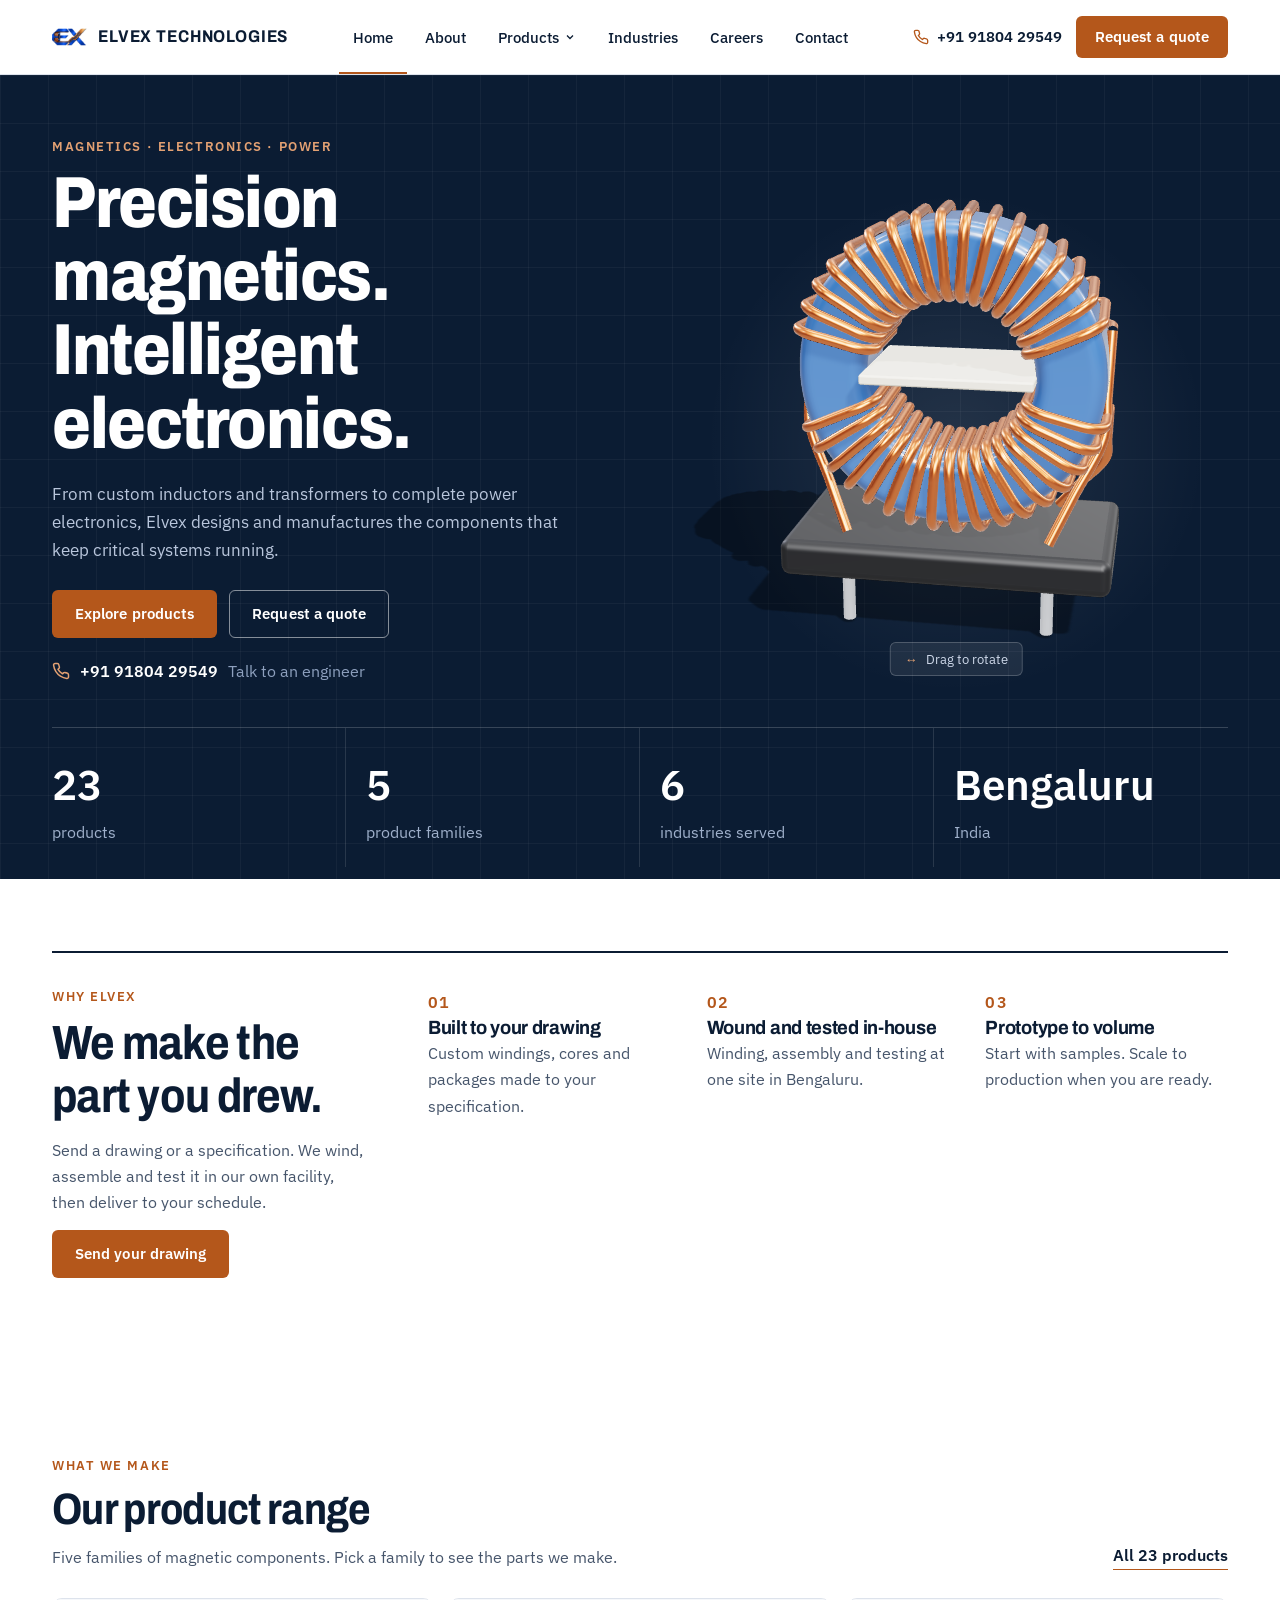
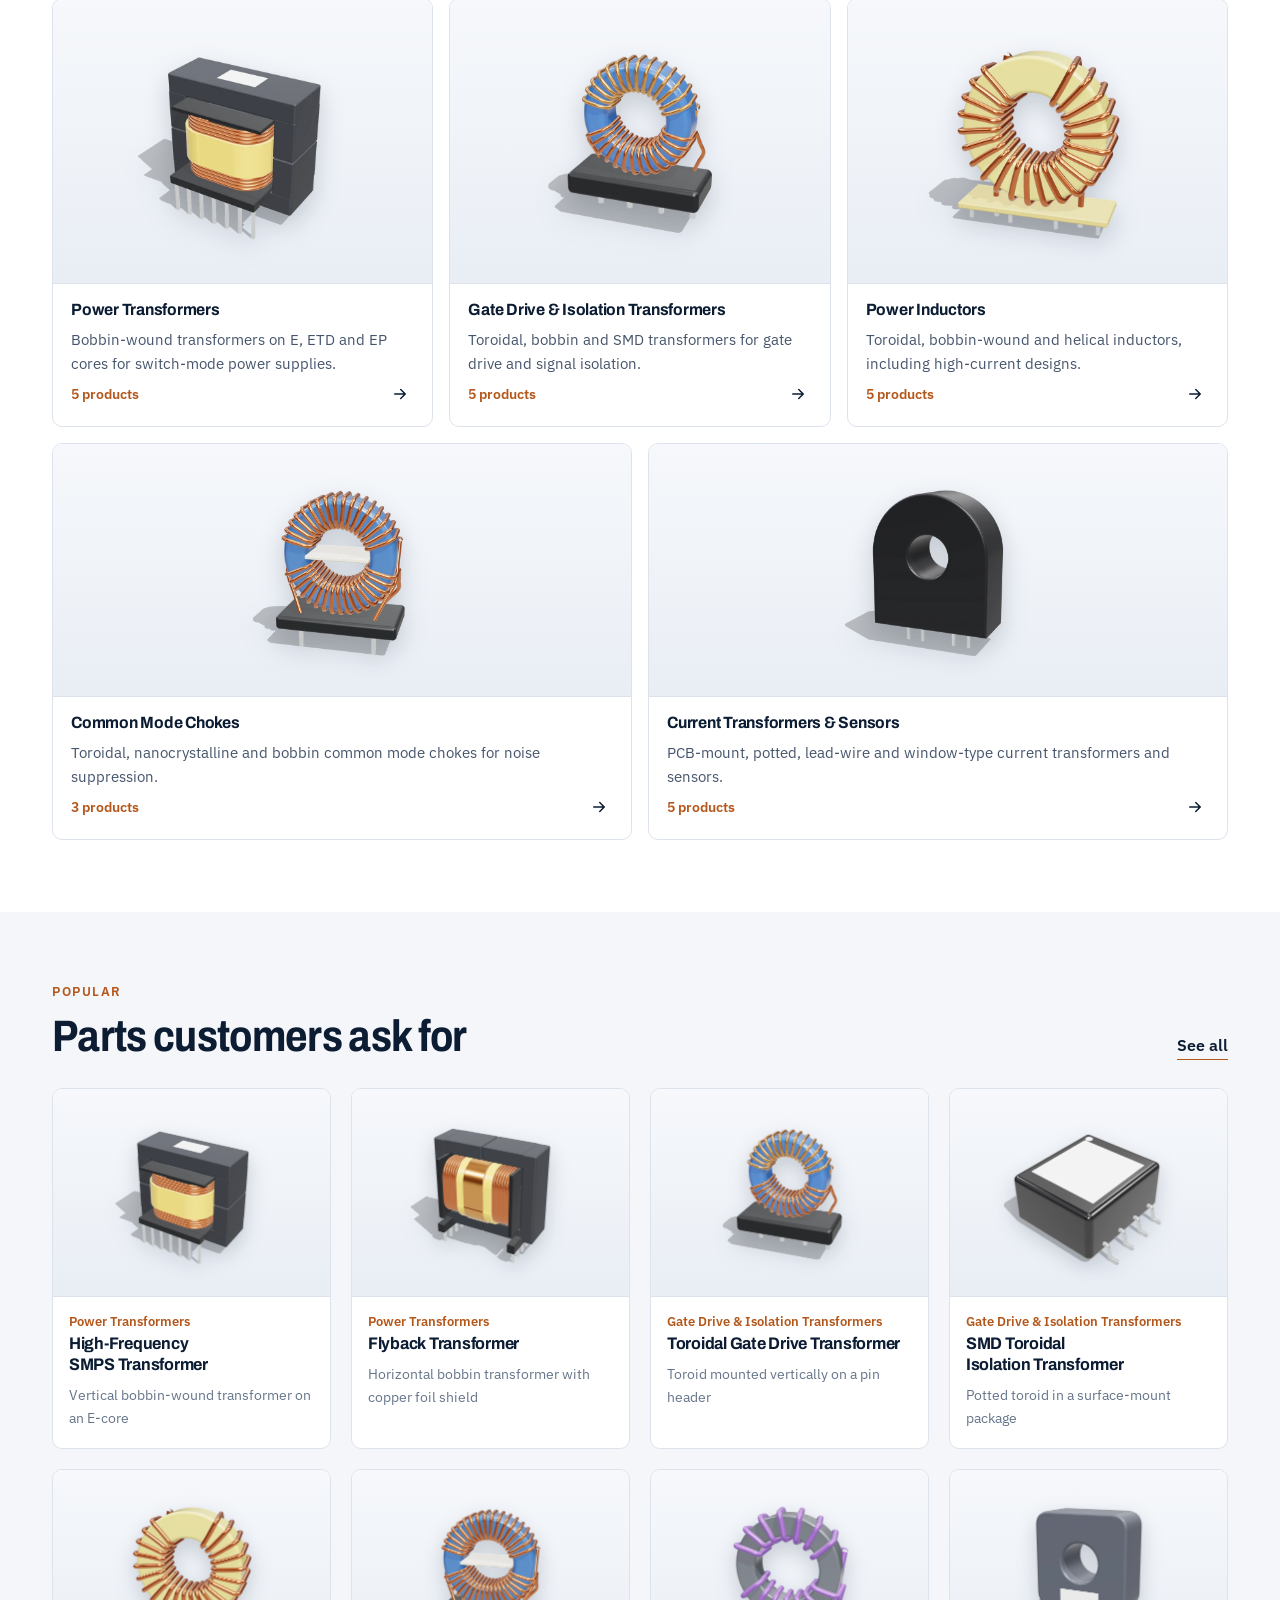
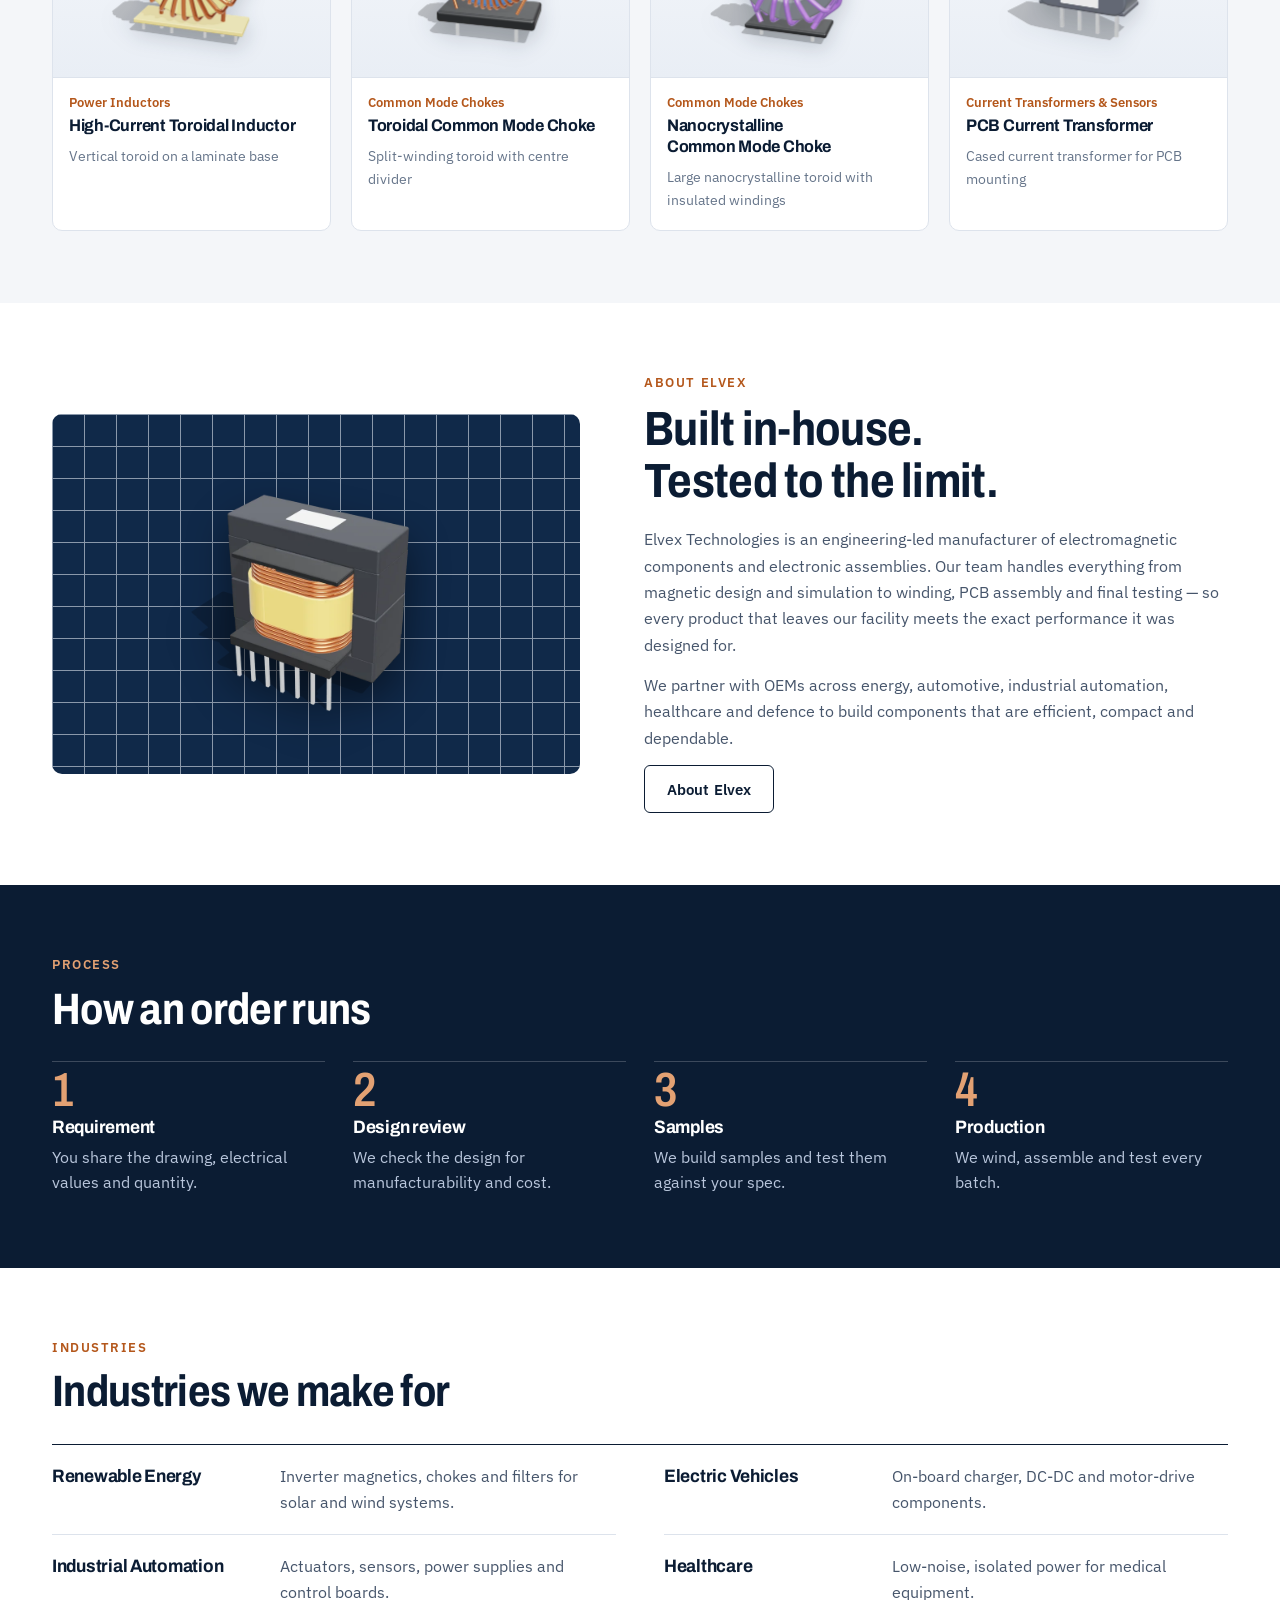
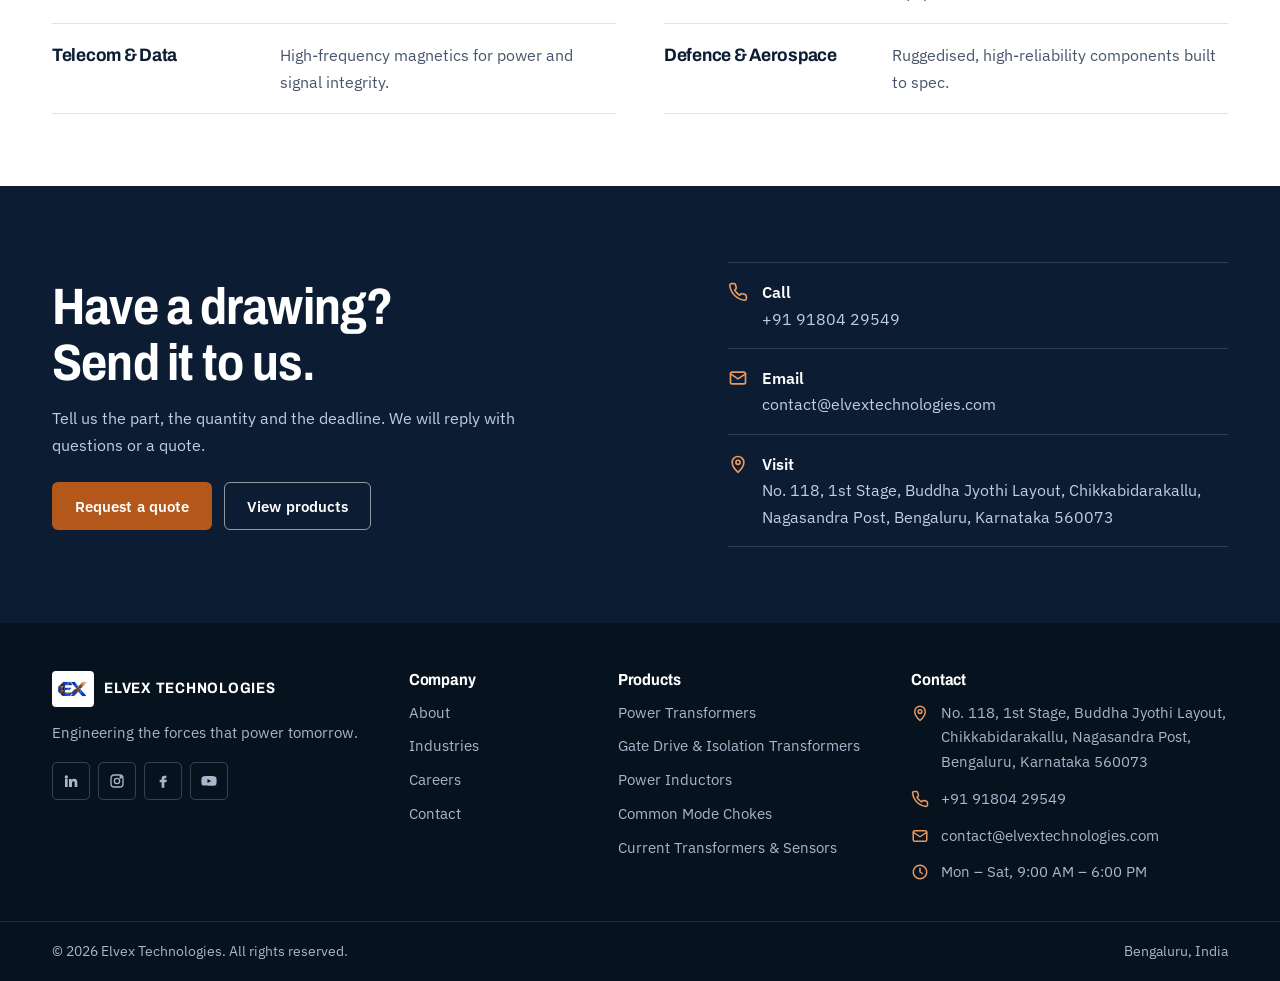
==== commit c3731781: "major" ====
--- a/index.html
+++ b/index.html
@@ -15,36 +15,40 @@
 <body data-page="home">
 <main>
 <section class="hero" aria-label="Elvex Technologies">
-  <div class="container hero-in">
-    <div>
+    <div class="container hero-in">
+    <div class="hero-copy">
+      <span class="eyebrow">Magnetics · Electronics · Power</span>
       <h1 id="hero-title"></h1>
       <p class="lead" id="hero-sub"></p>
       <div class="acts">
-        <a class="btn btn-primary" href="products.html">View products</a>
-        <a class="btn btn-outline" href="contact.html">Request a quote</a>
+        <a class="btn btn-primary" href="products.html">Explore products</a>
+        <a class="btn btn-ghost" href="contact.html">Request a quote</a>
       </div>
       <a class="hero-call" id="hero-call" href="#"></a>
     </div>
-    <div class="stage" aria-hidden="false">
+    <div class="stage">
       <img src="assets/img/hero-choke.webp" width="860" height="797" alt="Toroidal common mode choke made by Elvex Technologies" fetchpriority="high">
-      <span class="callout" style="top:30%;--len:60px;left:2%">Copper winding</span>
-      <span class="callout" style="top:62%;--len:56px;left:0">Toroidal core</span>
-    </div>
-    <div class="caps">
-      <div><h3>Built to your drawing</h3><p>Send a drawing or a spec. We make to it.</p></div>
-      <div><h3>Wound and tested in-house</h3><p>Winding, assembly and testing at one site.</p></div>
-      <div><h3>Prototype to volume</h3><p>Start with samples, scale when you are ready.</p></div>
     </div>
   </div>
+  <div class="container"><div class="facts" id="facts"></div></div>
 </section>
 
+<section class="section why" id="why"><div class="container">
+  <div class="why-grid">
+    <div class="why-big glass reveal"><span class="eyebrow">Why Elvex</span><h2>We make the part you drew.</h2><p>Send a drawing or a specification. We wind, assemble and test it in our own facility, then deliver to your schedule.</p><a class="btn btn-primary" href="contact.html">Send your drawing</a></div>
+    <div class="why-card glass reveal"><b>01</b><h3>Built to your drawing</h3><p>Custom windings, cores and packages made to your specification.</p></div>
+    <div class="why-card glass reveal"><b>02</b><h3>Wound and tested in-house</h3><p>Winding, assembly and testing at one site in Bengaluru.</p></div>
+    <div class="why-card glass reveal"><b>03</b><h3>Prototype to volume</h3><p>Start with samples. Scale to production when you are ready.</p></div>
+  </div>
+</div></section>
+
 <section class="section" id="products"><div class="container">
-  <div class="section-head"><div><h2>Our product range</h2><p>Five families of magnetic components. Pick a family to see the parts we make.</p></div><a class="link-more" href="products.html" id="pcount">All products</a></div>
+  <div class="section-head"><div><span class="eyebrow">What we make</span><h2>Our product range</h2><p>Five families of magnetic components. Pick a family to see the parts we make.</p></div><a class="link-more" href="products.html" id="pcount">All products</a></div>
   <div class="cat-grid" id="cat-grid"></div>
 </div></section>
 
 <section class="section bg-alt" id="featured"><div class="container">
-  <div class="section-head"><h2>Popular parts</h2></div>
+  <div class="section-head"><div><span class="eyebrow">Popular</span><h2>Parts customers ask for</h2></div><a class="link-more" href="products.html">See all</a></div>
   <div class="product-grid" id="featured-grid"></div>
 </div></section>
 
@@ -53,6 +57,7 @@
     <div class="main"><img src="assets/img/products/hfTransformer.webp" alt="High-frequency SMPS transformer" loading="lazy"></div>
   </div>
   <div class="about-text reveal">
+    <span class="eyebrow">About Elvex</span>
     <h2 id="about-title"></h2>
     <div id="about-text" style="margin-top:18px"></div>
     <a class="btn btn-outline" href="about.html">About Elvex</a>
@@ -60,7 +65,7 @@
 </div></section>
 
 <section class="section dark" id="process"><div class="container">
-  <div class="title-center"><h2>How an order runs</h2></div>
+  <div class="title-center"><span class="eyebrow">Process</span><h2>How an order runs</h2></div>
   <ol class="process">
     <li><h3>Requirement</h3><p>You share the drawing, electrical values and quantity.</p></li>
     <li><h3>Design review</h3><p>We check the design for manufacturability and cost.</p></li>
@@ -70,7 +75,7 @@
 </div></section>
 
 <section class="section" id="industries"><div class="container">
-  <div class="section-head"><h2>Industries we make for</h2></div>
+  <div class="section-head"><div><span class="eyebrow">Industries</span><h2>Industries we make for</h2></div></div>
   <ul class="ind-list" id="ind-grid"></ul>
 </div></section>
 
--- a/assets/css/style.css
+++ b/assets/css/style.css
@@ -445,3 +445,183 @@
   html { scroll-behavior: auto; }
   * { transition: none !important; }
 }
+
+/* ==========================================================================
+   PROFESSIONAL THEME — restrained corporate look
+   Solid navy + white + one copper accent. No glow, gradients or neon.
+   ========================================================================== */
+:root { --navy: #0b1c33; --navy-2: #102949; --navy-3: #16365f; --copper: #b4571b; --copper-d: #96460f; --line: #dde3ec; --soft: #f4f6f9; }
+h1, h2, h3 { letter-spacing: -.015em; }
+h1 { font-stretch: 85%; }
+.eyebrow { display: block; margin-bottom: 12px; font: 600 13px/1.2 var(--font); letter-spacing: .12em; text-transform: uppercase; color: var(--copper); }
+.eyebrow::before { display: none; }
+.dark .eyebrow, .cta .eyebrow, .hero .eyebrow { color: #e3a173; }
+
+/* header: white, clean */
+.site-header { position: sticky; background: #fff; border-bottom: 1px solid var(--line); backdrop-filter: none; box-shadow: none; }
+.site-header.scrolled { background: #fff; box-shadow: 0 6px 18px -14px rgba(11,28,51,.35); }
+body:not([data-page="home"]) .site-header { background: #fff; }
+.brand b { color: var(--navy); }
+.brand img { background: none; padding: 0; border-radius: 0; filter: none; height: 36px; }
+.nav-links > a, .nav-links > .has-drop > button { color: var(--navy); font-weight: 500; }
+.nav-links > a:hover, .nav-links > .has-drop > button:hover { color: var(--copper); }
+.nav-links > a[aria-current="page"], .nav-links > .has-drop > button.active { color: var(--navy); border-bottom-color: var(--copper); }
+.nav-phone { color: var(--navy); }
+.nav-phone svg { color: var(--copper); }
+.burger { background: #fff; border-color: var(--line); }
+.burger span { background: var(--navy); }
+.btn { border-radius: 6px; box-shadow: none; }
+.btn-primary { background: var(--copper); color: #fff; box-shadow: none; }
+.btn-primary:hover { background: var(--copper-d); transform: none; }
+.btn-ghost { background: transparent; border-color: rgba(255,255,255,.5); color: #fff; backdrop-filter: none; }
+.btn-ghost:hover { background: #fff; color: var(--navy); }
+.btn-outline { border-color: var(--navy); color: var(--navy); }
+.btn-outline:hover { background: var(--navy); color: #fff; }
+
+/* hero: solid navy, calm */
+body[data-page="home"] { background: #fff; color: var(--body); }
+body[data-page="home"] h1, body[data-page="home"] h2, body[data-page="home"] h3 { color: var(--navy); }
+.hero { background: var(--navy); color: #b9c6dc; border: 0; }
+.hero::before { background-image: linear-gradient(rgba(255,255,255,.04) 1px, transparent 1px), linear-gradient(90deg, rgba(255,255,255,.04) 1px, transparent 1px); background-size: 48px 48px; -webkit-mask-image: none; mask-image: none; opacity: 1; }
+.hero-in { padding-block: 44px 24px; }
+.hero h1, body[data-page="home"] .hero h1 { color: #fff; background: none; -webkit-text-fill-color: #fff; max-width: 13ch; font-size: clamp(2.5rem, 1.2rem + 5.6vw, 4.8rem); font-weight: 800; line-height: 1.02; letter-spacing: -.02em; }
+.hero .lead { color: #b9c6dc; max-width: 32rem; }
+.hero-call { color: #fff; }
+.hero-call svg { color: #e3a173; }
+.hero-call span { color: #8ea0be; }
+.stage { max-width: 560px; aspect-ratio: 1 / 1; margin: 0 auto; background: radial-gradient(circle at 50% 55%, rgba(255,255,255,.1), rgba(255,255,255,0) 62%); border: 0; }
+.stage > img { position: relative; inset: auto; width: 92%; animation: none; filter: drop-shadow(0 24px 28px rgba(0,0,0,.45)); transform: none; }
+.stage .live3d { animation: none; opacity: 1; }
+.drag-hint { background: rgba(255,255,255,.08); border: 1px solid rgba(255,255,255,.2); backdrop-filter: none; color: #cfd9ea; animation: none; opacity: 1; }
+.drag-hint::before { color: #e3a173; }
+.facts { grid-template-columns: 1fr 1fr; gap: 0; background: none; border: 0; border-top: 1px solid rgba(255,255,255,.18); border-radius: 0; backdrop-filter: none; margin-top: 20px; }
+.facts div { background: none; padding: 20px 16px 20px 0; border-bottom: 1px solid rgba(255,255,255,.1); }
+.facts b { background: none; -webkit-text-fill-color: #fff; color: #fff; font-size: clamp(1.8rem, 1.2rem + 2vw, 2.6rem); }
+.facts span { color: #9fb0cb; }
+.hero > .container:last-child { padding-bottom: 12px; }
+
+/* sections */
+body[data-page="home"] .section { background: #fff; }
+body[data-page="home"] #featured { background: var(--soft); }
+.section-head h2, .title-center h2 { color: var(--navy); }
+body[data-page="home"] .section-head p, body[data-page="home"] .about-text p { color: var(--body); }
+body[data-page="home"] .link-more { color: var(--navy); border-bottom-color: var(--copper); }
+
+/* why: three clean columns */
+.glass { background: none; border: 0; border-radius: 0; backdrop-filter: none; overflow: visible; }
+.glass::before { display: none; }
+.why-grid { gap: 0; border-top: 2px solid var(--navy); }
+.why-big { padding: 28px 0 24px; }
+.why-big h2 { font-size: clamp(1.9rem, 1.1rem + 3vw, 3rem); margin: 0 0 14px; }
+.why-card { padding: 22px 0; border-top: 1px solid var(--line); }
+.why-card b { background: none; -webkit-text-fill-color: var(--copper); color: var(--copper); font-size: 1rem; font-weight: 700; letter-spacing: .08em; margin-bottom: 10px; font-stretch: 100%; }
+.why-card h3 { color: var(--navy); font-size: 1.2rem; }
+.why-card p { color: var(--body); }
+
+/* category cards */
+.cat-card { background: #fff; border: 1px solid var(--line); border-radius: 10px; box-shadow: none; transition: border-color .2s, box-shadow .2s; }
+.cat-card:hover { transform: none; border-color: var(--navy); box-shadow: 0 16px 30px -22px rgba(11,28,51,.45); }
+.cat-card::before, .p-card::before { display: none; }
+.cat-card .ph { background: linear-gradient(180deg, #f6f8fb, #e9eef5); border-bottom: 1px solid var(--line); }
+.cat-card .ph img, .cat-card:hover .ph img { filter: drop-shadow(0 10px 12px rgba(11,28,51,.18)); transform: none; }
+.cat-card h3 { color: var(--navy); }
+.cat-card p { color: var(--body); }
+.cat-card .tx { padding: 16px 18px 18px; }
+.cat-card .meta { color: var(--copper); }
+.cat-card .meta em, .cat-card:hover .meta em { background: none; color: var(--navy); transform: none; }
+
+/* product cards */
+body[data-page="home"] .p-card, .p-card { background: #fff; border: 1px solid var(--line); border-radius: 10px; }
+body[data-page="home"] .p-card:hover, .p-card:hover { transform: none; border-color: var(--navy); box-shadow: 0 16px 30px -22px rgba(11,28,51,.45); }
+body[data-page="home"] .p-card .thumb, .p-card .thumb { background: linear-gradient(180deg, #f6f8fb, #e9eef5); border-bottom: 1px solid var(--line); }
+body[data-page="home"] .p-card .thumb img { filter: drop-shadow(0 8px 10px rgba(11,28,51,.18)); }
+body[data-page="home"] .p-card h3 { color: var(--navy); }
+body[data-page="home"] .p-card p { color: var(--muted); }
+body[data-page="home"] .p-card .cat { color: var(--copper); }
+
+/* about */
+.about-media, body:not([data-page="home"]) .about-media { background: var(--navy-2); border: 0; border-radius: 10px; box-shadow: none; padding: 28px; }
+.about-media::before { opacity: .6; }
+.about-media .main img, body:not([data-page="home"]) .about-media .main img { filter: drop-shadow(0 18px 20px rgba(0,0,0,.45)); }
+body[data-page="home"] .about-text h2 { font-size: clamp(1.9rem, 1.1rem + 3vw, 3rem); }
+
+/* process */
+body[data-page="home"] .dark, .dark { background: var(--navy); }
+body[data-page="home"] .dark h2, body[data-page="home"] .process h3 { color: #fff; }
+body[data-page="home"] .process p { color: #b9c6dc; }
+.process li { background: none; border: 0; border-top: 1px solid rgba(255,255,255,.2); border-radius: 0; }
+.process li::before { background: none; -webkit-text-fill-color: #e3a173; color: #e3a173; font-weight: 600; }
+
+/* industries */
+body[data-page="home"] .ind-list li, .ind-list li { background: #fff; border: 0; border-bottom: 1px solid var(--line); border-radius: 0; padding: 18px 0; box-shadow: none; transform: none; }
+body[data-page="home"] .ind-list li:hover { border-color: var(--line); }
+.ind-list { border-top: 1px solid var(--navy); gap: 0 48px; }
+body[data-page="home"] .ind-list h3 { color: var(--navy); }
+body[data-page="home"] .ind-list p { color: var(--body); }
+
+/* CTA, footer, page heads */
+.cta { background: var(--navy); border: 0; }
+.cta h2 { font-size: clamp(2rem, 1.1rem + 3.4vw, 3.2rem); max-width: 16ch; color: #fff; }
+.cta-contact li { background: none; border: 0; border-bottom: 1px solid rgba(255,255,255,.15); border-radius: 0; backdrop-filter: none; padding: 16px 0; }
+.cta-contact { border-top: 1px solid rgba(255,255,255,.15); }
+.site-footer { background: #07121f; border: 0; }
+.page-head { background: var(--navy); padding: 44px 0 38px; }
+.page-head::before { background-image: linear-gradient(rgba(255,255,255,.04) 1px, transparent 1px), linear-gradient(90deg, rgba(255,255,255,.04) 1px, transparent 1px); opacity: 1; }
+.page-head h1 { font-size: clamp(2.1rem, 1.2rem + 4vw, 3.6rem); color: #fff; }
+.crumbs a:hover { color: #e3a173; }
+.info-card .ic { background: var(--navy); }
+.contact-side, .side-cta { background: var(--navy); }
+.mobile-cats button.active { background: var(--navy); border-color: var(--navy); }
+.cat-list li button.active { border-left-color: var(--copper); }
+.pd-gallery .main { background: linear-gradient(180deg, #f6f8fb, #e9eef5); border-radius: 10px; }
+
+/* motion: one quiet fade only */
+.js-reveal .reveal { opacity: 0; transform: translateY(12px); transition: opacity .5s ease, transform .5s ease; }
+.js-reveal .reveal.in { opacity: 1; transform: none; }
+.js-reveal .cat-card.reveal.in:hover, .js-reveal .p-card.reveal.in:hover { transform: none; }
+
+/* live 3D */
+.stage .live3d { position: absolute; inset: 0; width: 100%; height: 100%; z-index: 2; touch-action: pan-y; cursor: grab; }
+.stage .live3d.grab { cursor: grabbing; }
+.stage.is-live > img { opacity: 0; transition: opacity .4s; pointer-events: none; }
+.drag-hint { position: absolute; z-index: 3; left: 50%; bottom: 2%; transform: translateX(-50%); display: inline-flex; gap: 8px; padding: 6px 14px; border-radius: 6px; font-size: 12.5px; pointer-events: none; }
+.drag-hint::before { content: "↔"; }
+
+@media (min-width: 640px) {
+  .facts { grid-template-columns: repeat(4, 1fr); }
+  .facts div { border-bottom: 0; border-right: 1px solid rgba(255,255,255,.12); padding: 22px 20px; }
+  .facts div:first-child { padding-left: 0; }
+  .facts div:last-child { border-right: 0; }
+}
+@media (min-width: 900px) {
+  .why-grid { grid-template-columns: 1.4fr 1fr 1fr 1fr; gap: 0 36px; border-top: 2px solid var(--navy); }
+  .why-big { grid-row: auto; padding: 36px 24px 36px 0; display: block; }
+  .why-card:nth-child(4) { grid-column: auto; }
+  .why-card { padding: 36px 0; border-top: 0; }
+  .process li { padding: 54px 0 0; }
+}
+@media (min-width: 1020px) {
+  .hero-in { grid-template-columns: 1.05fr .95fr; padding-block: 64px 20px; gap: 32px; align-items: center; }
+  .stage { max-width: 600px; margin: 0 0 0 auto; }
+  .hero h1, body[data-page="home"] .hero h1 { font-size: clamp(3rem, 1rem + 4.4vw, 5rem); }
+}
+@media (prefers-reduced-motion: reduce) { .js-reveal .reveal { opacity: 1; transform: none; transition: none; } }
+
+/* phone fixes */
+.cat-card .meta { display: flex; align-items: center; justify-content: space-between; margin-top: auto; }
+.cat-card .meta em { display: inline-grid; place-items: center; width: 28px; height: 28px; font-style: normal; flex: none; }
+.cat-card .meta em svg { width: 18px; height: 18px; }
+.facts b, .facts span { display: block; }
+.facts { grid-template-columns: 1fr 1fr; }
+.facts div { padding: 18px 12px 18px 0; border-right: 0; }
+.facts div:nth-child(even) { padding-left: 16px; border-left: 1px solid rgba(255,255,255,.12); }
+@media (min-width: 640px) {
+  .facts { grid-template-columns: repeat(4, 1fr); }
+  .facts div, .facts div:nth-child(even) { padding: 22px 20px; border-left: 0; border-right: 1px solid rgba(255,255,255,.12); }
+  .facts div:first-child { padding-left: 0; }
+  .facts div:last-child { border-right: 0; }
+}
+.facts { display: grid; position: relative; }
+.why-grid { display: grid; }
+body[data-page="home"] .cta h2, body[data-page="home"] .cta h3 { color: #fff; }
+.page-head p { color: #b9c6dc; }
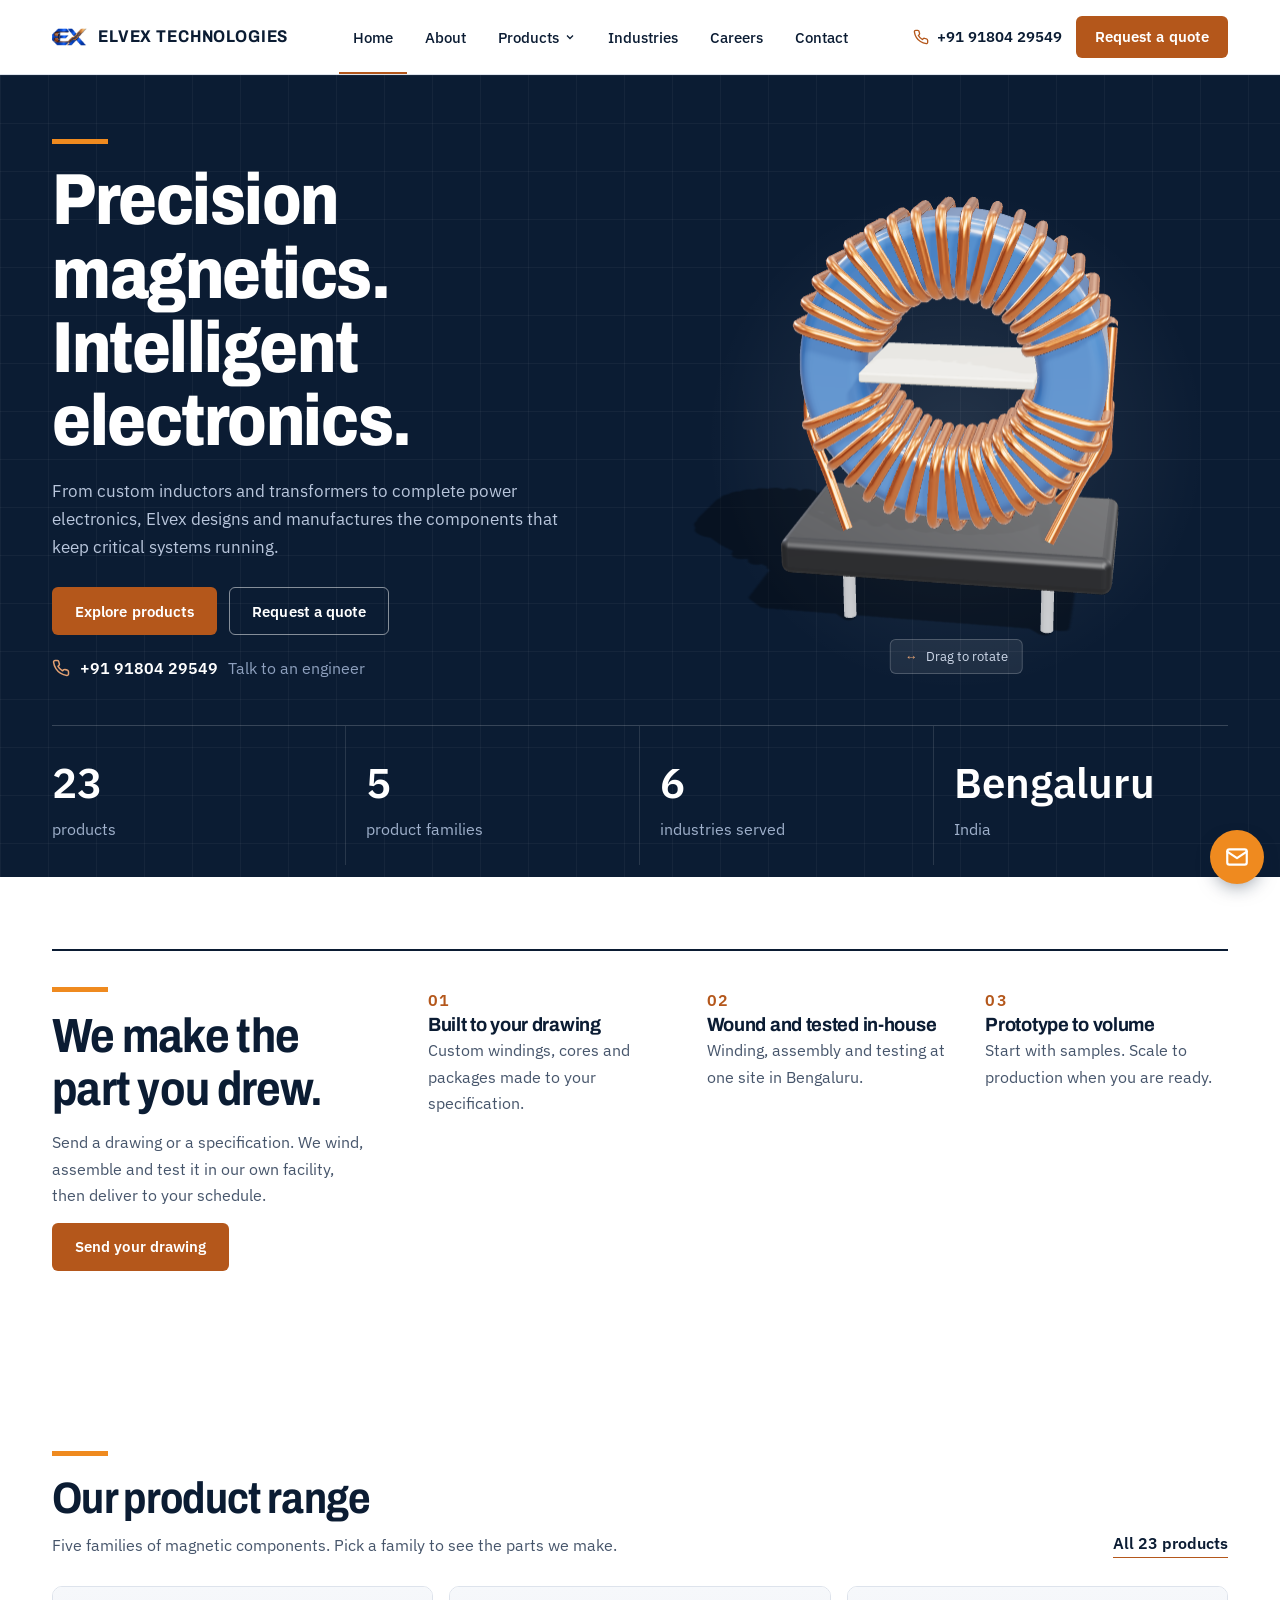
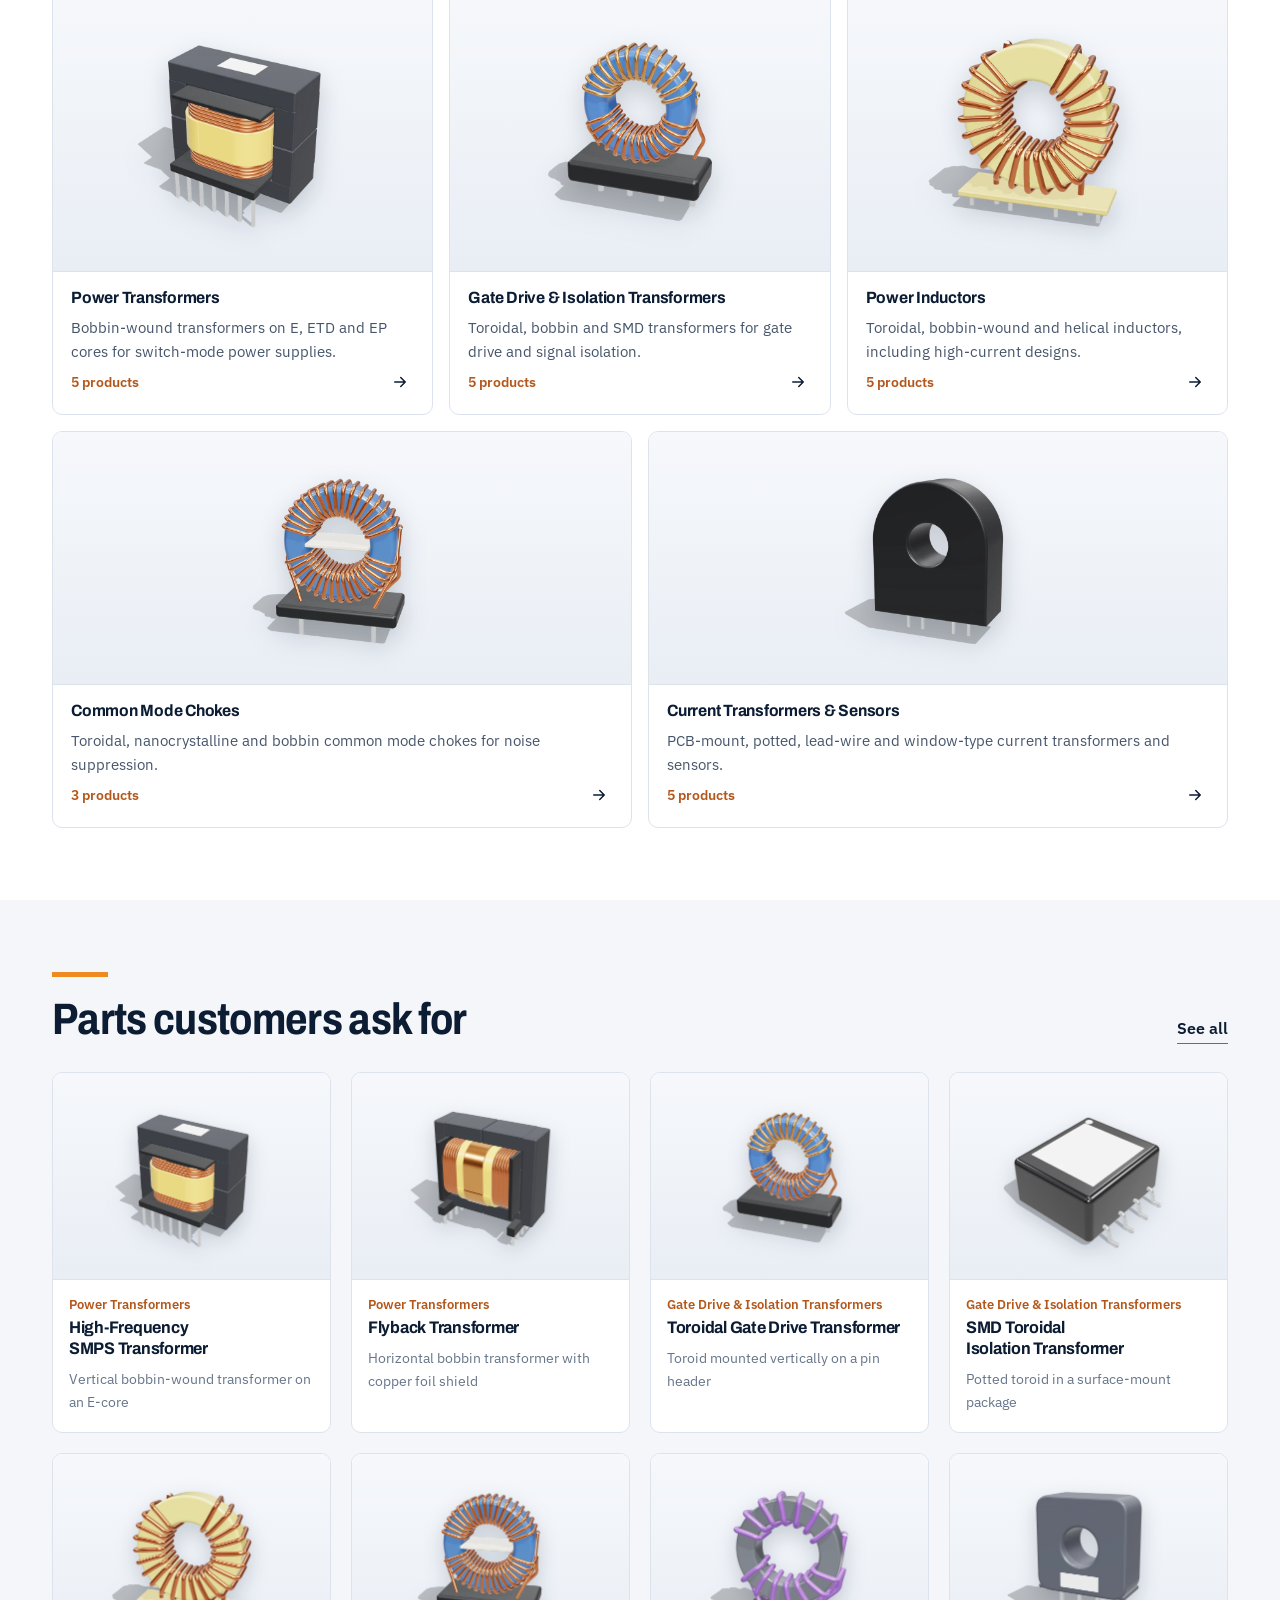
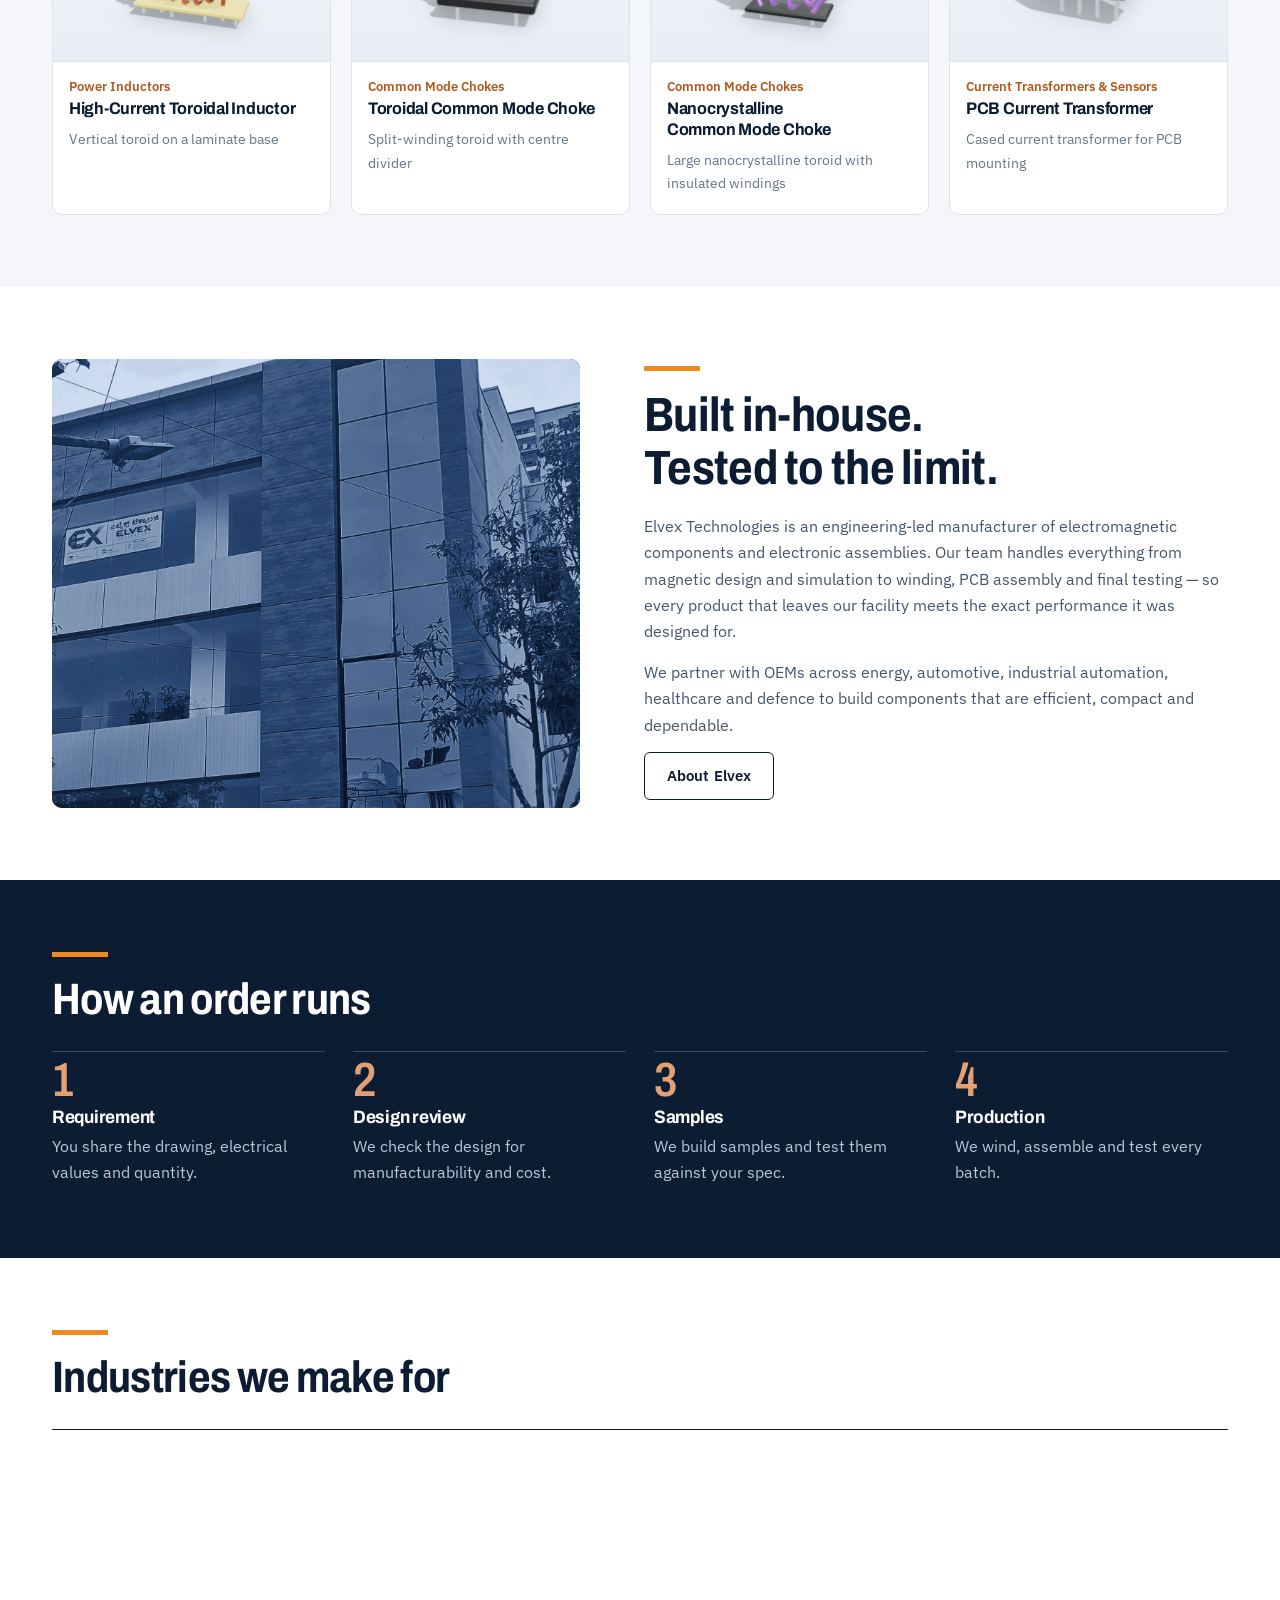
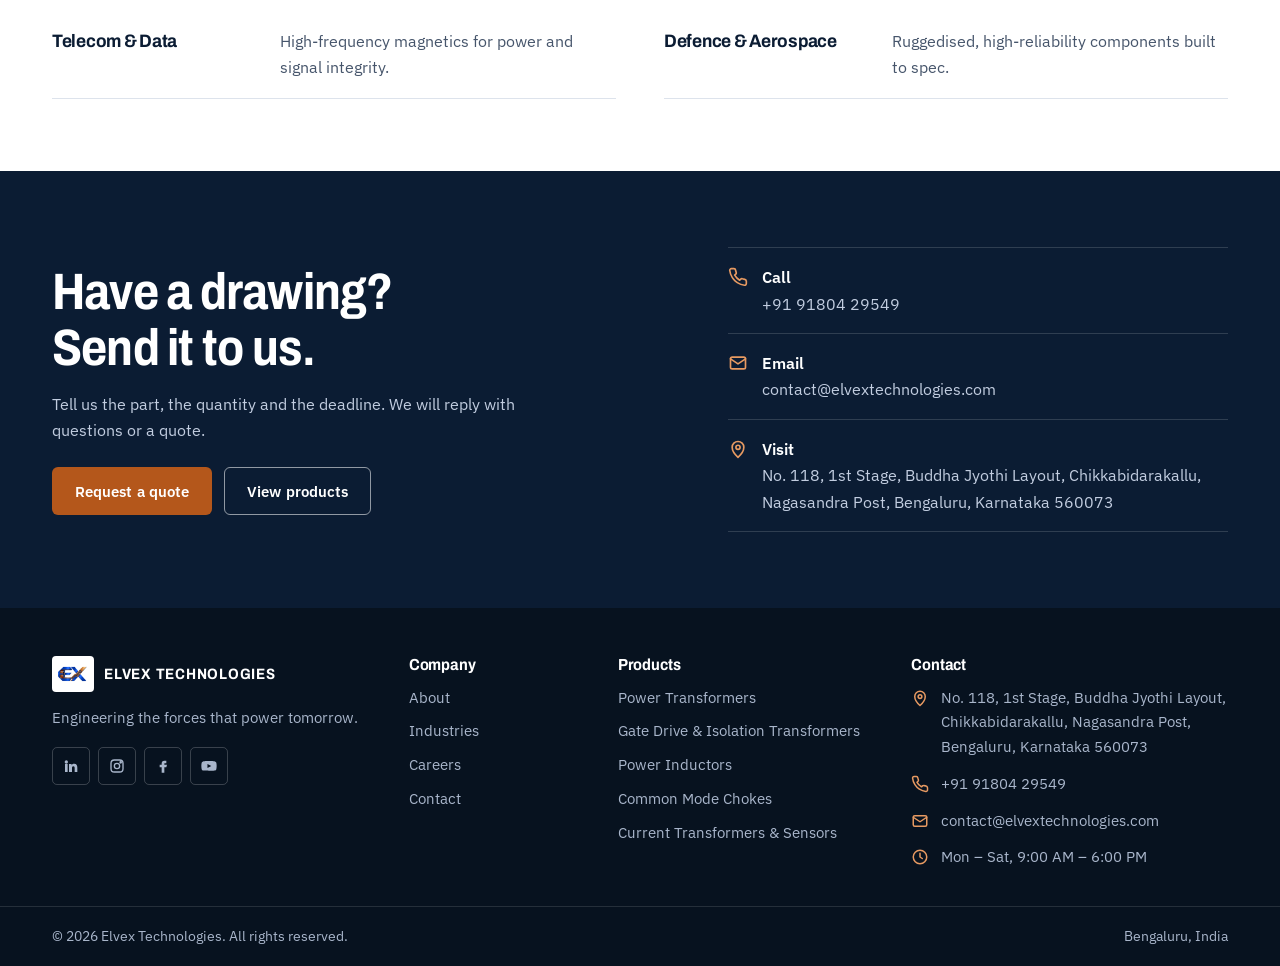
==== commit 89c63965: "major" ====
--- a/index.html
+++ b/index.html
@@ -54,7 +54,7 @@
 
 <section class="section" id="about"><div class="container about">
   <div class="about-media reveal">
-    <div class="main"><img src="assets/img/products/hfTransformer.webp" alt="High-frequency SMPS transformer" loading="lazy"></div>
+    <div class="main"><img src="assets/img/building.webp" alt="Elvex Technologies office building, Bengaluru" loading="lazy" width="1600" height="1259"></div>
   </div>
   <div class="about-text reveal">
     <span class="eyebrow">About Elvex</span>
--- a/assets/css/style.css
+++ b/assets/css/style.css
@@ -625,3 +625,26 @@
 .why-grid { display: grid; }
 body[data-page="home"] .cta h2, body[data-page="home"] .cta h3 { color: #fff; }
 .page-head p { color: #b9c6dc; }
+
+/* ---- formal touches: accent bars, building photo, contact button ---- */
+.eyebrow { font-size: 0; margin-bottom: 18px; }
+.eyebrow::before { display: block; content: ""; width: 56px; height: 5px; background: #ef8a1f; }
+.hero .eyebrow, .dark .eyebrow, .cta .eyebrow { font-size: 0; }
+.hero .eyebrow::before { background: #ef8a1f; }
+.hero-copy .eyebrow { margin-bottom: 20px; }
+.hero-copy .eyebrow::after { content: none; }
+.page-head h1::before, .about-text h2::before { content: ""; display: block; width: 56px; height: 5px; background: #ef8a1f; margin-bottom: 18px; }
+body[data-page="home"] .about-text .eyebrow { display: none; }
+.page-head { background-image: linear-gradient(90deg, var(--navy) 0%, var(--navy) 38%, rgba(11,28,51,.78) 62%, rgba(11,28,51,.45) 100%), url("../img/building.webp"); background-size: cover; background-position: right 30%; padding: 56px 0 44px; }
+.page-head::before { display: none; }
+.about-media, body:not([data-page="home"]) .about-media { padding: 0; background: var(--navy-2); overflow: hidden; aspect-ratio: 4 / 3.2; }
+.about-media::before { display: none; }
+.about-media .main { position: absolute; inset: 0; }
+.about-media .main img, body:not([data-page="home"]) .about-media .main img { width: 100%; height: 100%; object-fit: cover; margin: 0; filter: none; border-radius: 0; }
+.mail-float { position: fixed; right: 16px; bottom: 16px; z-index: 45; width: 54px; height: 54px; border-radius: 50%; background: #ef8a1f; color: #fff; display: grid; place-items: center; box-shadow: 0 8px 20px -8px rgba(11,28,51,.6); }
+.mail-float svg { width: 26px; height: 26px; }
+.mail-float:hover { background: #d9760f; }
+.wa-float { bottom: 78px; }
+.to-top { bottom: 78px; }
+@media (min-width: 900px) { .about-media, body:not([data-page="home"]) .about-media { aspect-ratio: 4 / 3.4; } }
+.about-media .main img { object-position: 12% center !important; }
